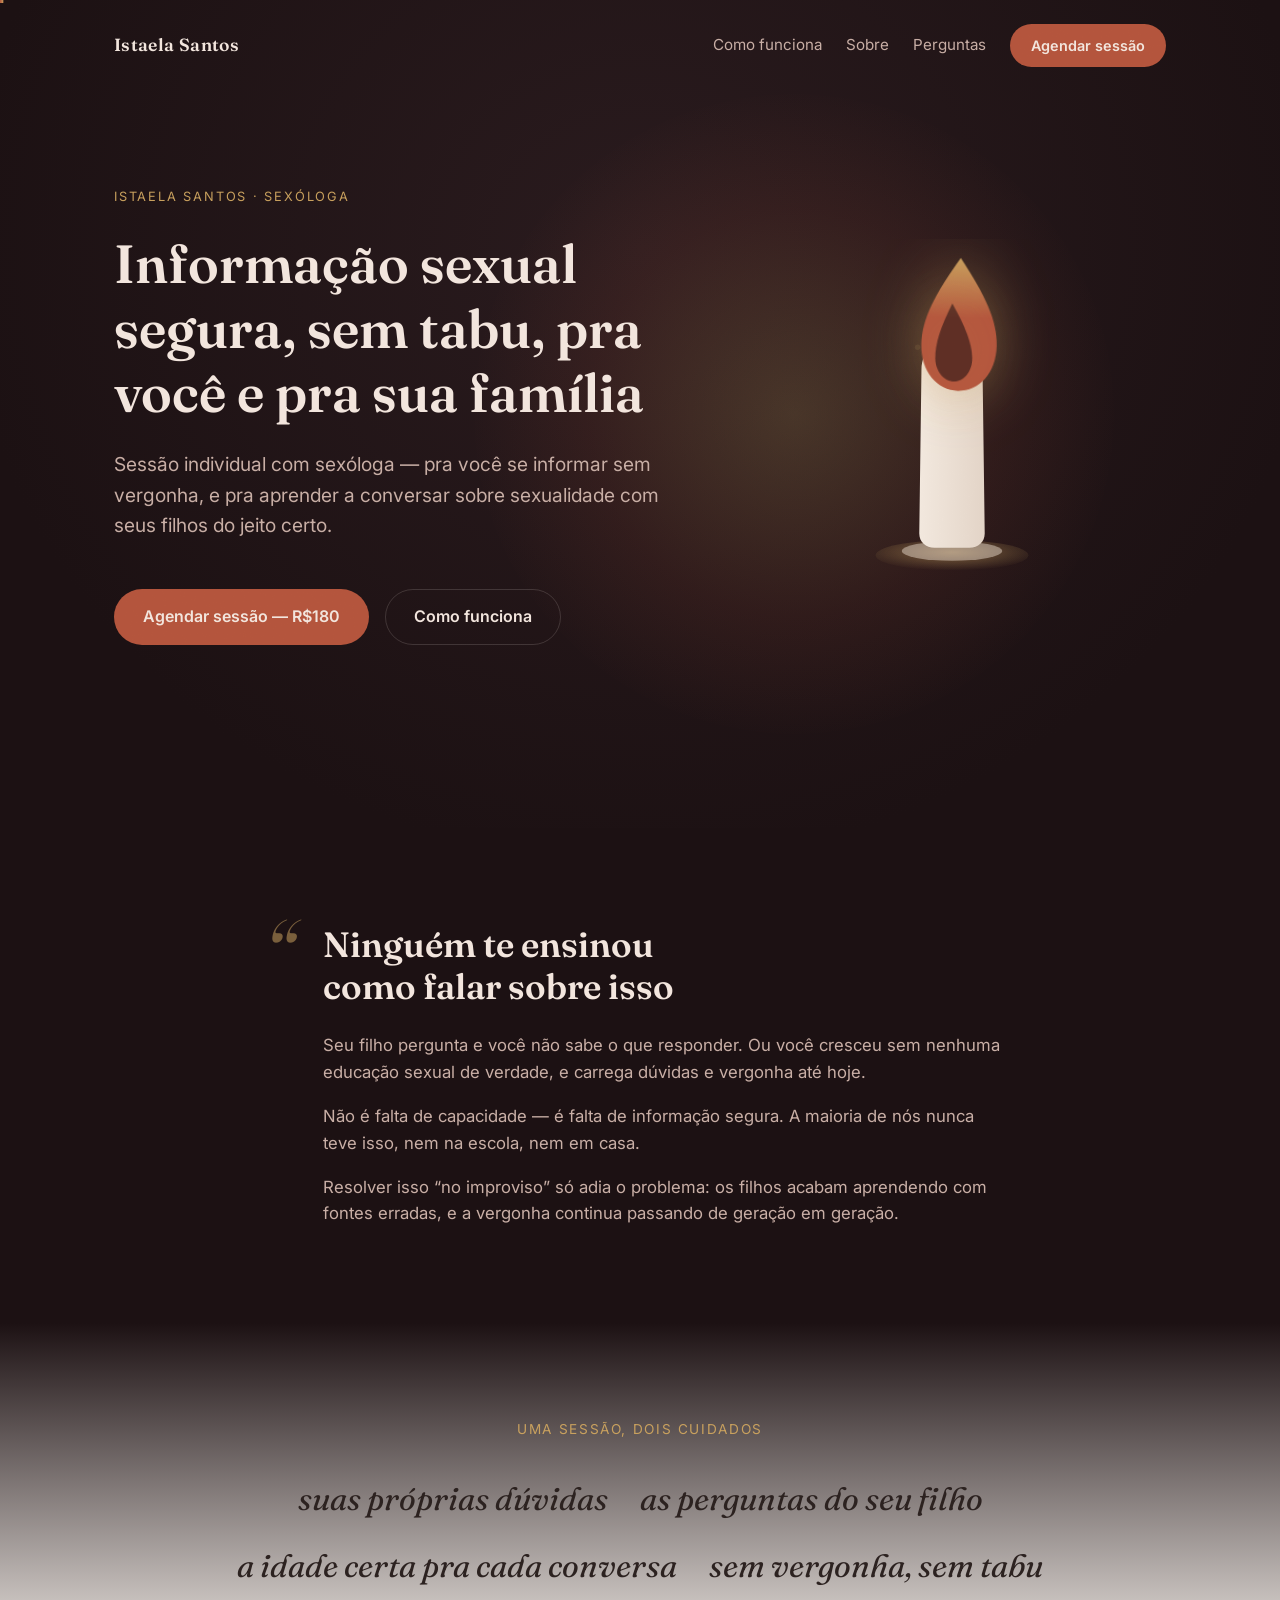
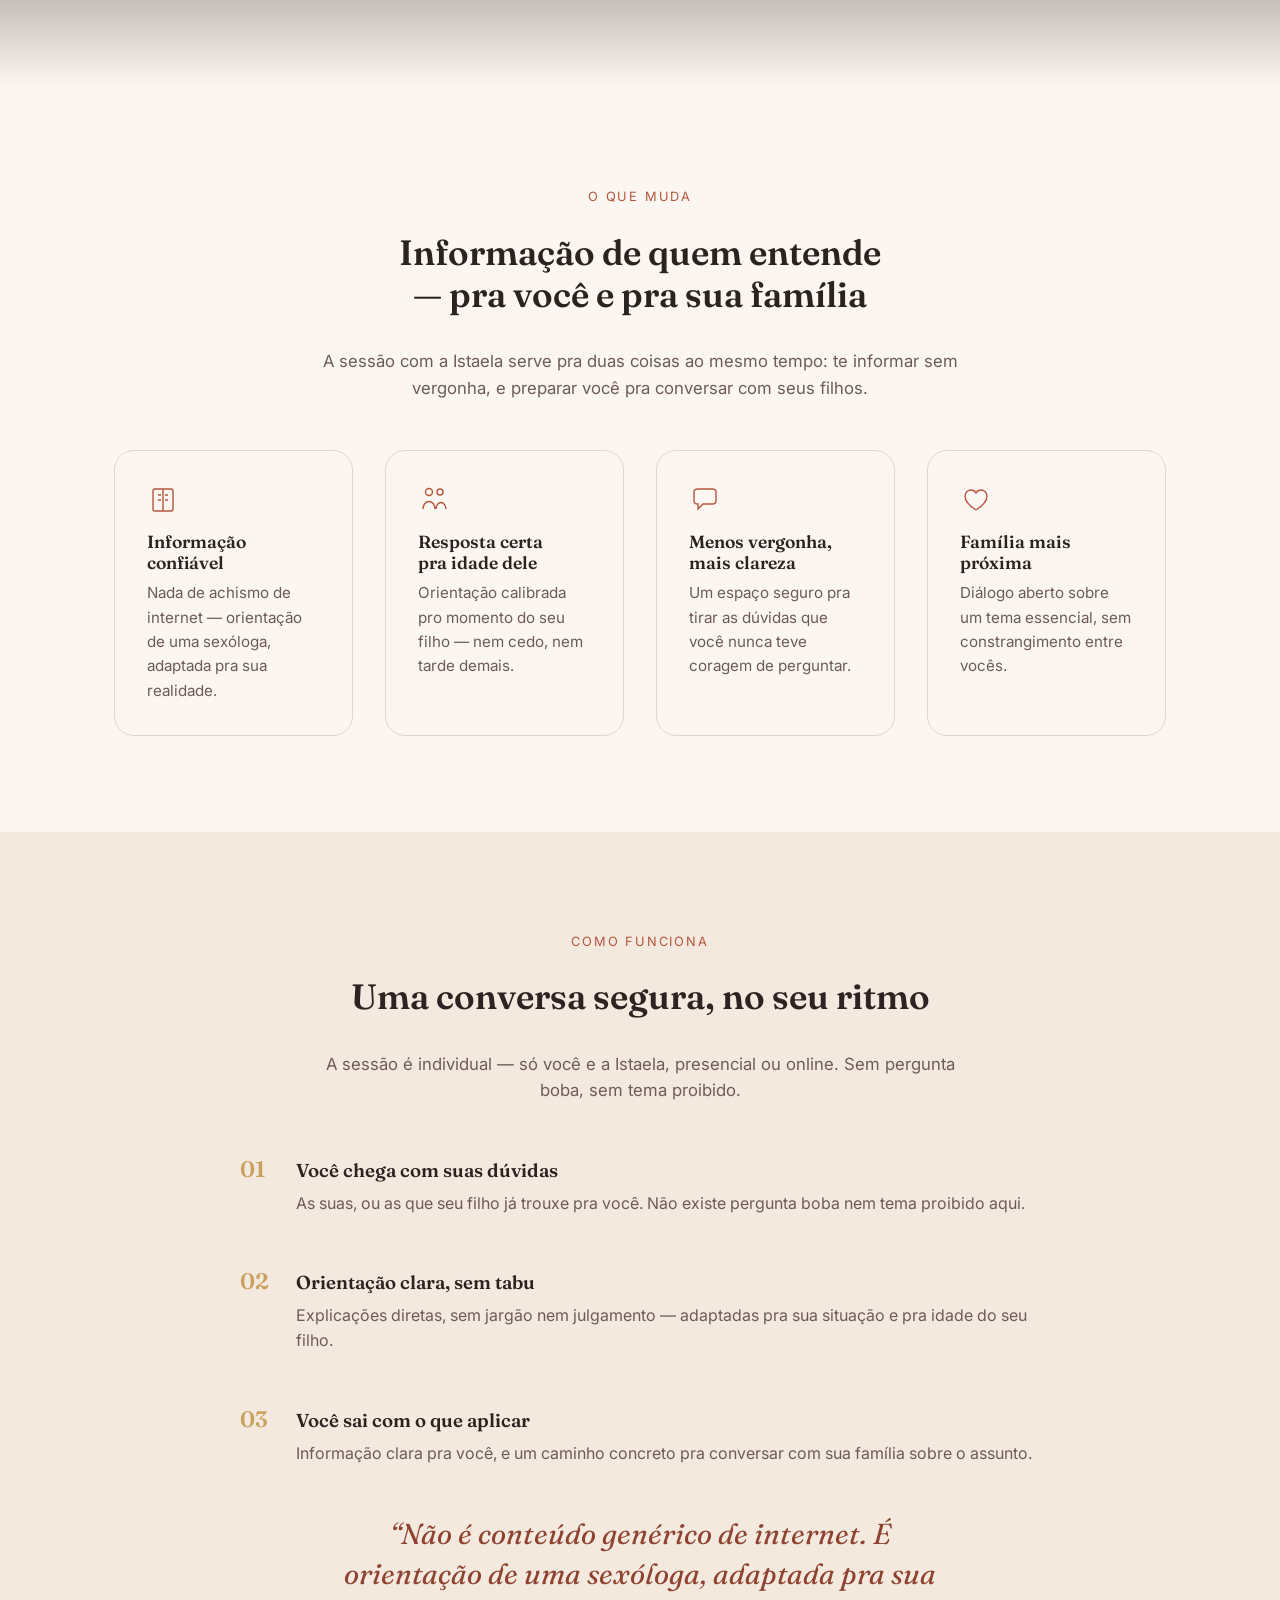
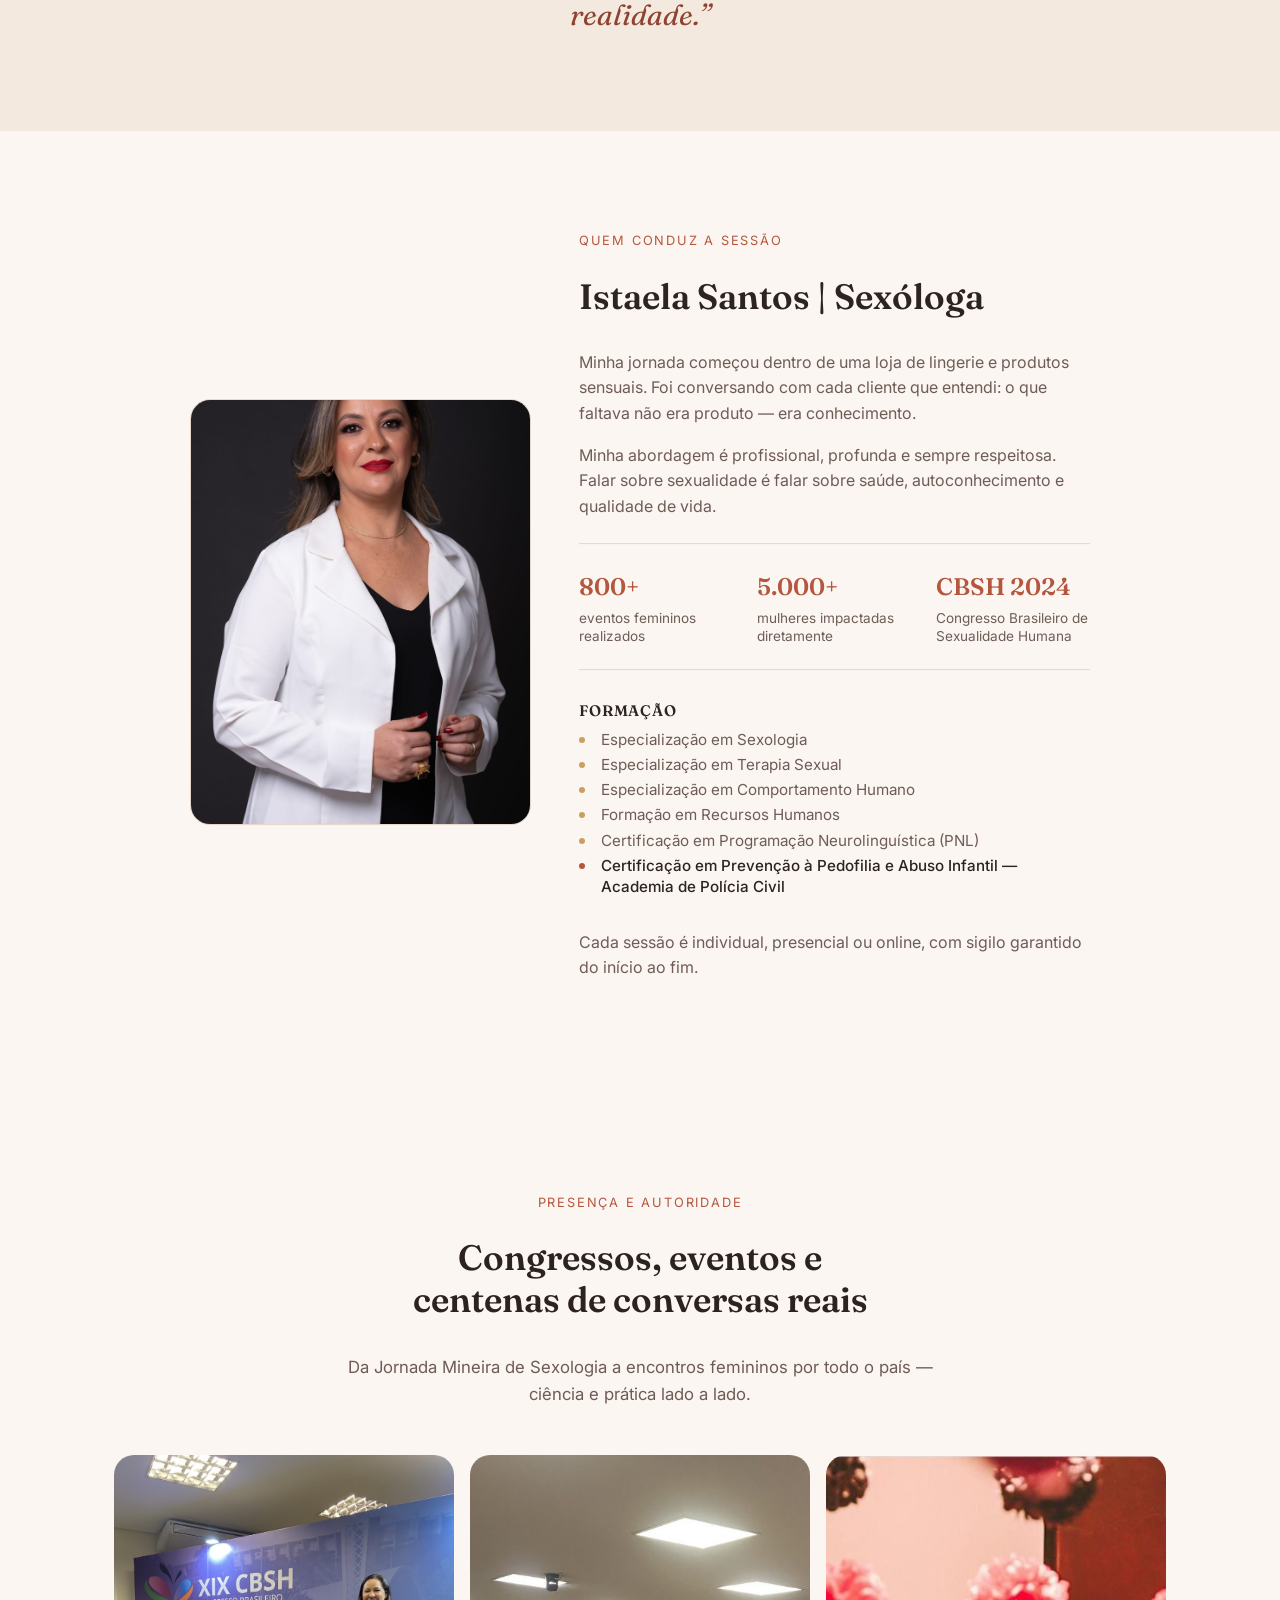
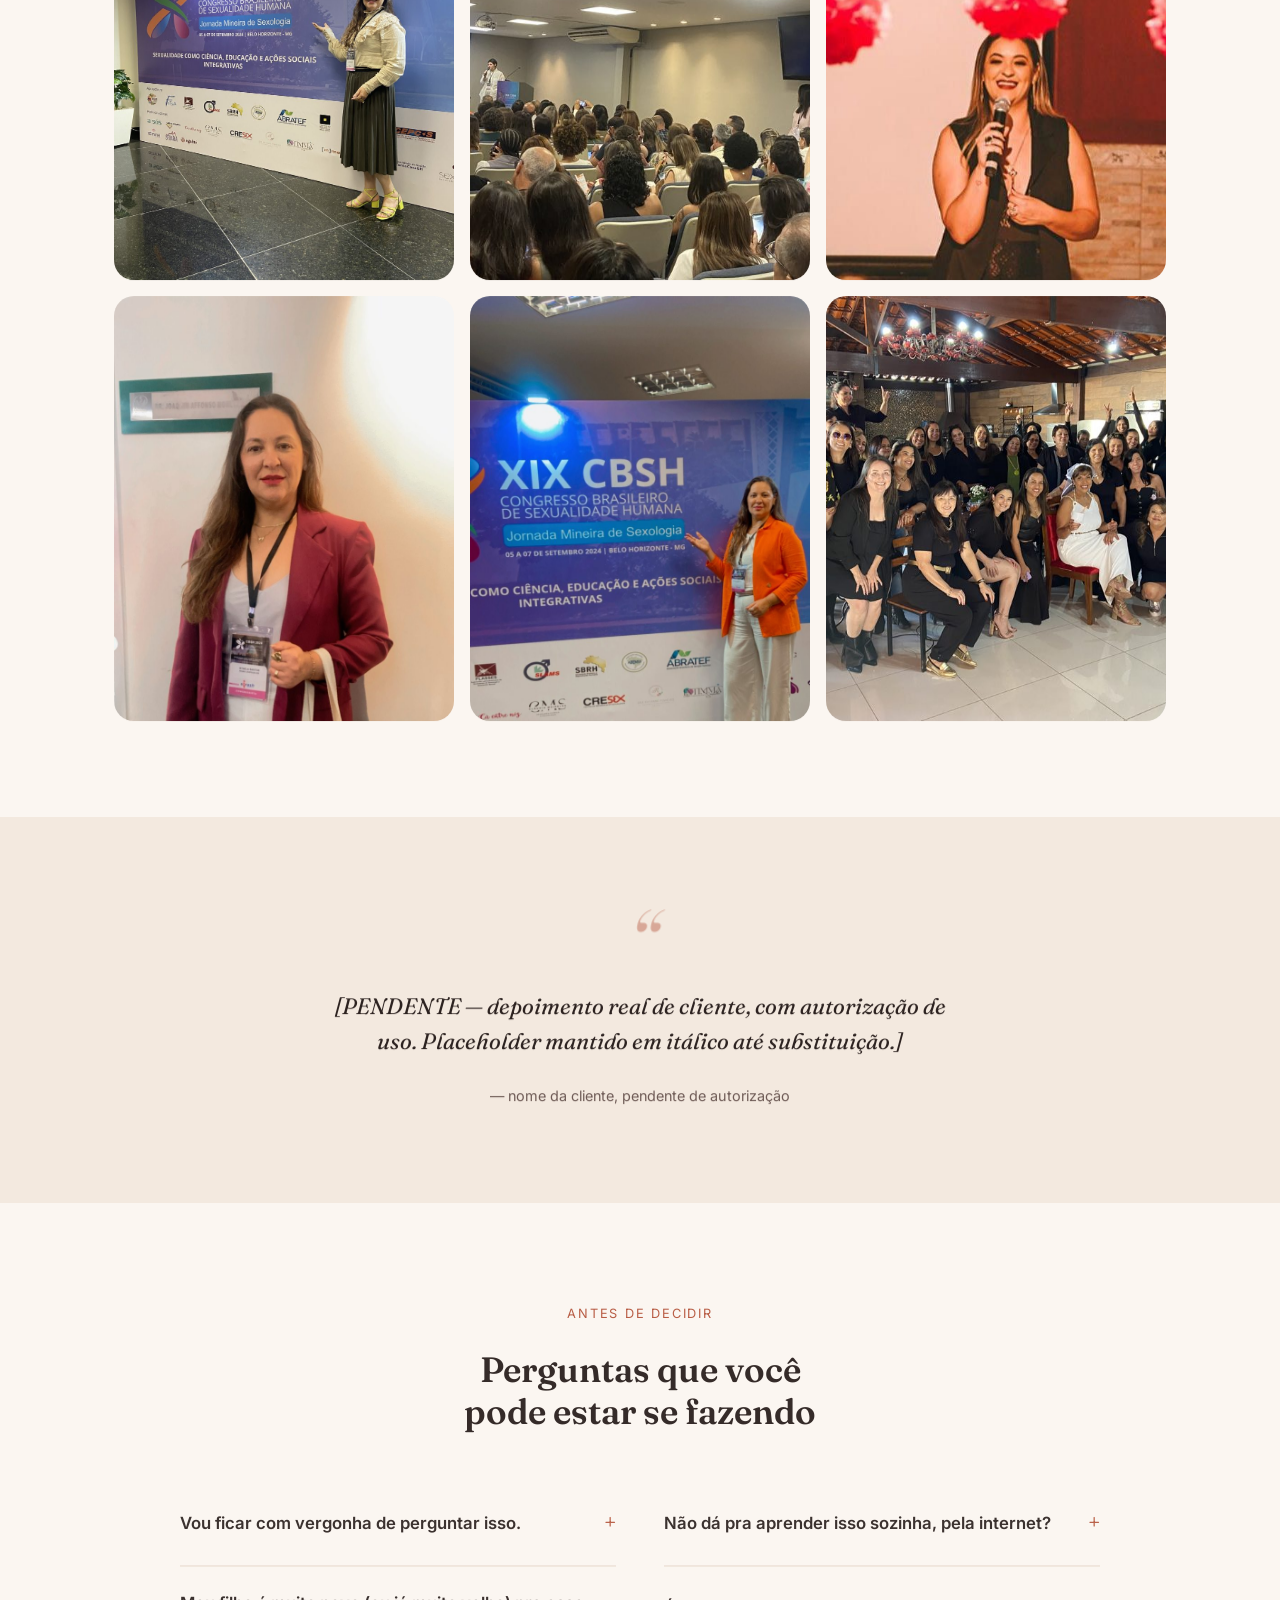
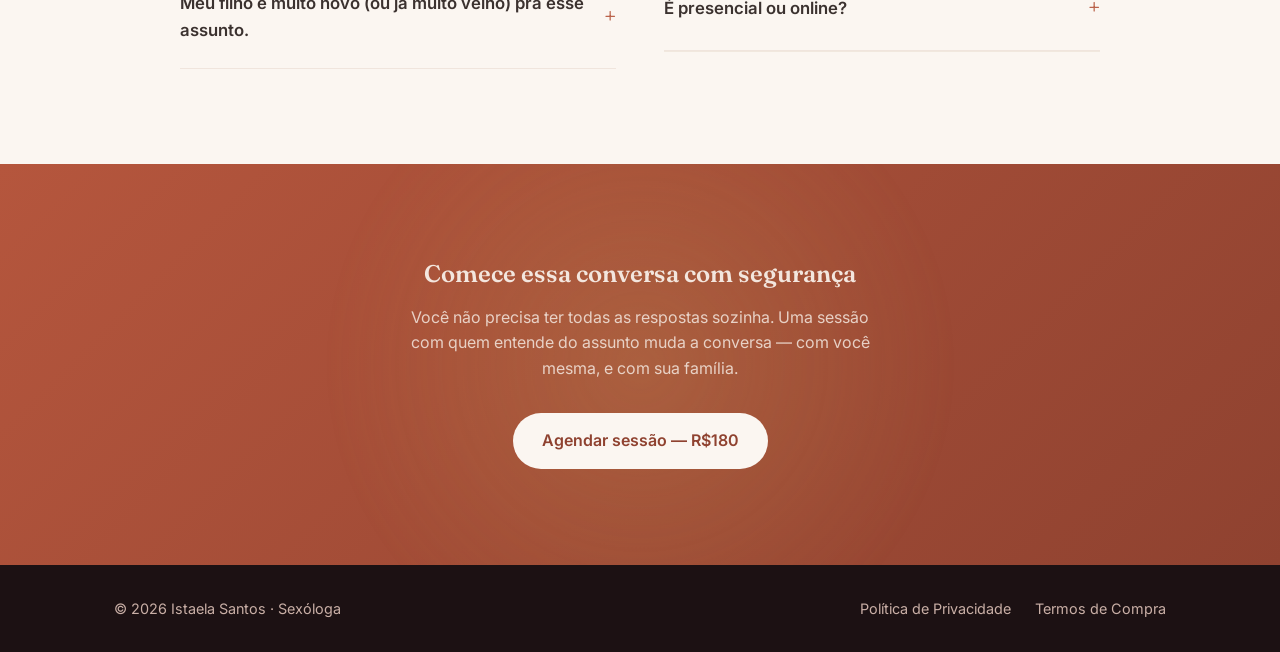
==== index.html @ 1bfbf900 "Adiciona galeria "Presença em congressos e eventos" 12 fotos enviadas, curadoria de 6 pro site: 3 so" ====
<!DOCTYPE html>
<html lang="pt-BR">
<head>
<meta charset="UTF-8">
<meta name="viewport" content="width=device-width, initial-scale=1.0">
<title>Educação Sexual com Sexóloga | Istaela Santos</title>
<meta name="description" content="Sessão individual com sexóloga para informação sexual segura — para você e para aprender a conversar com seus filhos sobre sexualidade.">
<link rel="icon" href="assets/favicon.svg" type="image/svg+xml">
<link rel="preconnect" href="https://fonts.googleapis.com">
<link href="https://fonts.googleapis.com/css2?family=Fraunces:ital,opsz,wght@0,9..144,500;0,9..144,600;1,9..144,500&family=Inter:wght@400;500;600&display=swap" rel="stylesheet">
<link rel="stylesheet" href="assets/styles.css">
<script src="assets/vendor/gsap/gsap.min.js" defer></script>
<script src="assets/vendor/gsap/ScrollTrigger.min.js" defer></script>
</head>
<body>

<svg width="0" height="0" style="position:absolute">
  <filter id="grain">
    <feTurbulence type="fractalNoise" baseFrequency="0.9" numOctaves="2" stitchTiles="stitch" result="noise"/>
    <feColorMatrix in="noise" type="matrix" values="0 0 0 0 0  0 0 0 0 0  0 0 0 0 0  0 0 0 0.035 0"/>
  </filter>
</svg>
<div class="grain-overlay" aria-hidden="true"></div>
<div class="scroll-progress" aria-hidden="true"><div class="scroll-progress-fill"></div></div>

<a class="skip-link" href="#conteudo">Pular para o conteúdo</a>

<header class="site-header" id="siteHeader">
  <div class="container">
    <span class="wordmark">Istaela Santos</span>
    <nav class="main-nav" aria-label="Navegação principal">
      <a href="#como-funciona">Como funciona</a>
      <a href="#sobre">Sobre</a>
      <a href="#perguntas">Perguntas</a>
      <a class="btn btn-primary btn-sm" href="#contato">Agendar sessão</a>
    </nav>
  </div>
</header>

<main id="conteudo">

  <!-- Hero -->
  <section class="hero">
    <div class="container hero-grid">
      <div class="hero-content">
        <span class="eyebrow eyebrow-dusk hero-in hero-in-1">Istaela Santos · Sexóloga</span>
        <h1 class="hero-in hero-in-2">Informação sexual segura, sem tabu, pra você e pra sua família</h1>
        <p class="subhead hero-in hero-in-3">Sessão individual com sexóloga — pra você se informar sem vergonha, e pra aprender a conversar sobre sexualidade com seus filhos do jeito certo.</p>
        <div class="hero-actions hero-in hero-in-4">
          <a class="btn btn-primary" href="#contato">Agendar sessão — R$180</a>
          <a class="btn btn-ghost" href="#como-funciona">Como funciona</a>
        </div>
      </div>
      <div class="hero-art hero-in hero-in-art" aria-hidden="true">
        <svg viewBox="0 0 220 320" class="candle-art">
          <defs>
            <linearGradient id="flameGradient" x1="0" y1="1" x2="0" y2="0">
              <stop offset="0%" stop-color="var(--terracota)"/>
              <stop offset="55%" stop-color="var(--terracota)"/>
              <stop offset="100%" stop-color="var(--dourado)"/>
            </linearGradient>
            <linearGradient id="waxGradient" x1="0" y1="0" x2="1" y2="0">
              <stop offset="0%" stop-color="#F3E9DF"/>
              <stop offset="100%" stop-color="#E4D5C8"/>
            </linearGradient>
            <radialGradient id="plateGradient" cx="50%" cy="40%" r="60%">
              <stop offset="0%" stop-color="var(--dourado)" stop-opacity="0.55"/>
              <stop offset="100%" stop-color="var(--dourado)" stop-opacity="0"/>
            </radialGradient>
          </defs>

          <!-- brasas ambiente (camada 3: fundo) -->
          <circle class="ember ember-1" cx="70" cy="150" r="2.5" fill="var(--dourado)"/>
          <circle class="ember ember-2" cx="150" cy="120" r="2" fill="var(--dourado)"/>
          <circle class="ember ember-3" cx="95" cy="170" r="1.8" fill="var(--terracota)"/>

          <!-- prato/base -->
          <ellipse cx="110" cy="290" rx="70" ry="14" fill="url(#plateGradient)"/>
          <ellipse cx="110" cy="286" rx="46" ry="9" fill="var(--dawn-border)" opacity="0.5"/>

          <!-- vela (camada 2: objeto parado, dá contexto) -->
          <path fill="url(#waxGradient)"
            d="M82,120 C82,110 86,104 90,100 L130,100 C134,104 138,110 138,120 L140,270 C140,278 134,283 126,283 L94,283 C86,283 80,278 80,270 Z"/>
          <ellipse cx="110" cy="100" rx="24" ry="6" fill="#FBF6F1"/>
          <path d="M92,105 C96,112 90,118 96,124" stroke="#E4D5C8" stroke-width="1.5" fill="none" opacity="0.6"/>

          <!-- pavio -->
          <line x1="110" y1="100" x2="110" y2="88" stroke="#4A3A2E" stroke-width="2" stroke-linecap="round"/>

          <!-- chama (camada 1: primária, flicker) -->
          <g class="flame-group">
            <path class="flame-outer" fill="url(#flameGradient)"
              d="M110,26 C86,58 74,80 74,102 C74,126 90,142 110,142 C130,142 146,126 146,102 C146,80 134,58 110,26 Z"/>
            <path class="flame-inner" fill="var(--dusk-bg-deep)" opacity="0.55"
              d="M110,66 C98,86 92,100 92,113 C92,124 100,133 110,133 C120,133 128,124 128,113 C128,100 122,86 110,66 Z"/>
          </g>
        </svg>
      </div>
    </div>
  </section>

  <!-- Dor -->
  <section class="section-dusk">
    <div class="container">
      <div class="dor-layout">
        <span class="glyph-quote" aria-hidden="true">&ldquo;</span>
        <div class="prose">
          <h2>Ninguém te ensinou como falar sobre isso</h2>
          <p>Seu filho pergunta e você não sabe o que responder. Ou você cresceu sem nenhuma educação sexual de verdade, e carrega dúvidas e vergonha até hoje.</p>
          <p>Não é falta de capacidade — é falta de informação segura. A maioria de nós nunca teve isso, nem na escola, nem em casa.</p>
          <p>Resolver isso &ldquo;no improviso&rdquo; só adia o problema: os filhos acabam aprendendo com fontes erradas, e a vergonha continua passando de geração em geração.</p>
        </div>
      </div>
    </div>
  </section>

  <!-- Transição: os dois públicos -->
  <section class="senses-transition">
    <div class="senses-parallax" aria-hidden="true"></div>
    <div class="container">
      <span class="eyebrow">uma sessão, dois cuidados</span>
      <ul class="senses-list" id="sensesList">
        <li>suas próprias dúvidas</li>
        <li>as perguntas do seu filho</li>
        <li>a idade certa pra cada conversa</li>
        <li>sem vergonha, sem tabu</li>
      </ul>
    </div>
  </section>

  <!-- Benefícios -->
  <section class="section-dawn" id="beneficios">
    <div class="container">
      <div class="section-header reveal">
        <span class="eyebrow eyebrow-dawn">o que muda</span>
        <h2>Informação de quem entende — pra você e pra sua família</h2>
        <p class="section-lede">A sessão com a Istaela serve pra duas coisas ao mesmo tempo: te informar sem vergonha, e preparar você pra conversar com seus filhos.</p>
      </div>
      <div class="benefits-grid">
        <div class="benefit-card reveal">
          <svg class="icon" viewBox="0 0 32 32" fill="none" stroke="currentColor" stroke-width="1.4" aria-hidden="true">
            <path d="M6 8c0-1 1-2 2-2h16c1 0 2 1 2 2v18c0 1-1 2-2 2H8c-1 0-2-1-2-2Z"/>
            <path d="M16 6v22M11 12h3M11 17h3M18 12h3M18 17h3"/>
          </svg>
          <h3>Informação confiável</h3>
          <p>Nada de achismo de internet — orientação de uma sexóloga, adaptada pra sua realidade.</p>
        </div>
        <div class="benefit-card reveal">
          <svg class="icon" viewBox="0 0 32 32" fill="none" stroke="currentColor" stroke-width="1.4" aria-hidden="true">
            <circle cx="11" cy="9" r="3.5"/>
            <circle cx="22" cy="9" r="3"/>
            <path d="M5 26c0-4.5 3-7.5 6-7.5s6 3 6 7.5M18 26c0-3.8 2.5-6.5 5-6.5s5 2.7 5 6.5"/>
          </svg>
          <h3>Resposta certa pra idade dele</h3>
          <p>Orientação calibrada pro momento do seu filho — nem cedo, nem tarde demais.</p>
        </div>
        <div class="benefit-card reveal">
          <svg class="icon" viewBox="0 0 32 32" fill="none" stroke="currentColor" stroke-width="1.4" aria-hidden="true">
            <path d="M5 9c0-1.5 1.5-3 4-3h14c2.5 0 4 1.5 4 3v9c0 1.5-1.5 3-4 3H14l-5 5v-5H9c-2.5 0-4-1.5-4-3Z"/>
          </svg>
          <h3>Menos vergonha, mais clareza</h3>
          <p>Um espaço seguro pra tirar as dúvidas que você nunca teve coragem de perguntar.</p>
        </div>
        <div class="benefit-card reveal">
          <svg class="icon" viewBox="0 0 32 32" fill="none" stroke="currentColor" stroke-width="1.4" aria-hidden="true">
            <path d="M16 27c-5-3.2-11-7.5-11-14 0-3.5 2.8-6 6-6 2.2 0 4 1.2 5 3 1-1.8 2.8-3 5-3 3.2 0 6 2.5 6 6 0 6.5-6 10.8-11 14Z"/>
          </svg>
          <h3>Família mais próxima</h3>
          <p>Diálogo aberto sobre um tema essencial, sem constrangimento entre vocês.</p>
        </div>
      </div>
    </div>
  </section>

  <!-- Como funciona -->
  <section class="section-dawn surface" id="como-funciona">
    <div class="container">
      <div class="section-header reveal">
        <span class="eyebrow eyebrow-dawn">como funciona</span>
        <h2>Uma conversa segura, no seu ritmo</h2>
        <p class="section-lede">A sessão é individual — só você e a Istaela, presencial ou online. Sem pergunta boba, sem tema proibido.</p>
      </div>

      <div class="process-steps-wrap">
      <div class="process-line" aria-hidden="true"><div class="process-line-fill"></div></div>
      <ol class="process-steps">
        <li class="process-step reveal">
          <span class="step-num">01</span>
          <div>
            <h3>Você chega com suas dúvidas</h3>
            <p>As suas, ou as que seu filho já trouxe pra você. Não existe pergunta boba nem tema proibido aqui.</p>
          </div>
        </li>
        <li class="process-step reveal">
          <span class="step-num">02</span>
          <div>
            <h3>Orientação clara, sem tabu</h3>
            <p>Explicações diretas, sem jargão nem julgamento — adaptadas pra sua situação e pra idade do seu filho.</p>
          </div>
        </li>
        <li class="process-step reveal">
          <span class="step-num">03</span>
          <div>
            <h3>Você sai com o que aplicar</h3>
            <p>Informação clara pra você, e um caminho concreto pra conversar com sua família sobre o assunto.</p>
          </div>
        </li>
      </ol>
      </div>

      <p class="pull-quote reveal">&ldquo;Não é conteúdo genérico de internet. É orientação de uma sexóloga, adaptada pra sua realidade.&rdquo;</p>
    </div>
  </section>

  <!-- Sobre -->
  <section class="section-dawn" id="sobre">
    <div class="container">
      <div class="sobre-layout reveal">
        <div class="sobre-photo">
          <img src="assets/img/istaela-sobre.jpg" width="900" height="1125" alt="Retrato de Istaela Santos, sexóloga" loading="lazy">
        </div>
        <div class="sobre-copy">
          <span class="eyebrow eyebrow-dawn">quem conduz a sessão</span>
          <h2>Istaela Santos | Sexóloga</h2>
          <p>Minha jornada começou dentro de uma loja de lingerie e produtos sensuais. Foi conversando com cada cliente que entendi: o que faltava não era produto — era conhecimento.</p>
          <p>Minha abordagem é profissional, profunda e sempre respeitosa. Falar sobre sexualidade é falar sobre saúde, autoconhecimento e qualidade de vida.</p>

          <dl class="sobre-stats">
            <div><dt>800+</dt><dd>eventos femininos realizados</dd></div>
            <div><dt>5.000+</dt><dd>mulheres impactadas diretamente</dd></div>
            <div><dt>CBSH 2024</dt><dd>Congresso Brasileiro de Sexualidade Humana</dd></div>
          </dl>

          <h3 class="sobre-formacao-titulo">Formação</h3>
          <ul class="sobre-formacao">
            <li>Especialização em Sexologia</li>
            <li>Especialização em Terapia Sexual</li>
            <li>Especialização em Comportamento Humano</li>
            <li>Formação em Recursos Humanos</li>
            <li>Certificação em Programação Neurolinguística (PNL)</li>
            <li class="destaque">Certificação em Prevenção à Pedofilia e Abuso Infantil — Academia de Polícia Civil</li>
          </ul>

          <p>Cada sessão é individual, presencial ou online, com sigilo garantido do início ao fim.</p>
        </div>
      </div>
    </div>
  </section>

  <!-- Presença em congressos e eventos -->
  <section class="section-dawn" id="eventos">
    <div class="container">
      <div class="section-header reveal">
        <span class="eyebrow eyebrow-dawn">presença e autoridade</span>
        <h2>Congressos, eventos e centenas de conversas reais</h2>
        <p class="section-lede">Da Jornada Mineira de Sexologia a encontros femininos por todo o país — ciência e prática lado a lado.</p>
      </div>
      <div class="eventos-grid reveal">
        <figure class="eventos-item eventos-item-tall">
          <img src="assets/img/eventos/cbsh-1.jpg" width="900" height="1125" alt="Istaela Santos no XIX CBSH — Congresso Brasileiro de Sexualidade Humana, Belo Horizonte 2024" loading="lazy">
          <figcaption>XIX CBSH — Congresso Brasileiro de Sexualidade Humana</figcaption>
        </figure>
        <figure class="eventos-item">
          <img src="assets/img/eventos/auditorio.jpg" width="900" height="600" alt="Plenária lotada no XIX CBSH 2024" loading="lazy">
          <figcaption>Plenária do CBSH 2024, Belo Horizonte</figcaption>
        </figure>
        <figure class="eventos-item">
          <img src="assets/img/eventos/palestra.jpg" width="813" height="542" alt="Istaela Santos palestrando em evento feminino" loading="lazy">
          <figcaption>Palestra em evento feminino</figcaption>
        </figure>
        <figure class="eventos-item eventos-item-tall">
          <img src="assets/img/eventos/cbsh-2.jpg" width="750" height="937" alt="Istaela Santos no XIX CBSH, com o material do congresso" loading="lazy">
          <figcaption>XIX CBSH 2024</figcaption>
        </figure>
        <figure class="eventos-item eventos-item-tall">
          <img src="assets/img/eventos/cbsh-3.jpg" width="750" height="937" alt="Istaela Santos no XIX CBSH — Jornada Mineira de Sexologia" loading="lazy">
          <figcaption>Jornada Mineira de Sexologia</figcaption>
        </figure>
        <figure class="eventos-item">
          <img src="assets/img/eventos/grupo.jpg" width="900" height="600" alt="Encontro feminino com dezenas de participantes" loading="lazy">
          <figcaption>Um dos 800+ eventos femininos realizados</figcaption>
        </figure>
      </div>
    </div>
  </section>

  <!-- Depoimento -->
  <section class="section-dawn surface">
    <div class="container">
      <blockquote class="testimonial reveal">
        <span class="glyph-quote glyph-quote-dawn" aria-hidden="true">&ldquo;</span>
        <p><em>[PENDENTE — depoimento real de cliente, com autorização de uso. Placeholder mantido em itálico até substituição.]</em></p>
        <footer>— nome da cliente, pendente de autorização</footer>
      </blockquote>
    </div>
  </section>

  <!-- Objeções -->
  <section class="section-dawn" id="perguntas">
    <div class="container">
      <div class="section-header reveal">
        <span class="eyebrow eyebrow-dawn">antes de decidir</span>
        <h2>Perguntas que você pode estar se fazendo</h2>
      </div>
      <div class="faq-grid reveal">
        <div class="faq-col">
          <details class="faq-item">
            <summary>Vou ficar com vergonha de perguntar isso.</summary>
            <div class="faq-answer"><p>O espaço é seguro e sem julgamento — lidar com isso é literalmente o trabalho de uma sexóloga.</p></div>
          </details>
          <details class="faq-item">
            <summary>Meu filho é muito novo (ou já muito velho) pra esse assunto.</summary>
            <div class="faq-answer"><p>A orientação é adaptada pra idade certa — a sessão ajuda a calibrar exatamente isso.</p></div>
          </details>
        </div>
        <div class="faq-col">
          <details class="faq-item">
            <summary>Não dá pra aprender isso sozinha, pela internet?</summary>
            <div class="faq-answer"><p>Dá pra achar informação solta, mas não confiável nem personalizada pra sua situação. A sessão resolve isso com uma profissional de verdade.</p></div>
          </details>
          <details class="faq-item">
            <summary>É presencial ou online?</summary>
            <div class="faq-answer"><p>Os dois — você escolhe o formato que fizer mais sentido pra você.</p></div>
          </details>
        </div>
      </div>
    </div>
  </section>

  <!-- CTA final -->
  <section class="final-cta" id="contato">
    <div class="final-cta-glow" aria-hidden="true"></div>
    <div class="container">
      <h2>Comece essa conversa com segurança</h2>
      <p>Você não precisa ter todas as respostas sozinha. Uma sessão com quem entende do assunto muda a conversa — com você mesma, e com sua família.</p>
      <a class="btn btn-primary" href="https://wa.me/SEUNUMERO" target="_blank" rel="noopener">Agendar sessão — R$180</a>
    </div>
  </section>

</main>

<footer class="site-footer">
  <div class="container">
    <span>© 2026 Istaela Santos · Sexóloga</span>
    <ul class="footer-links">
      <li><a href="politica-de-privacidade/">Política de Privacidade</a></li>
      <li><a href="termos-de-compra/">Termos de Compra</a></li>
    </ul>
  </div>
</footer>

<a class="btn btn-primary sticky-cta" href="#contato">Agendar sessão</a>

<script src="assets/main.js" defer></script>
</body>
</html>
---- assets/styles.css ----
/* Reconexão e Sexualidade — landing page styles */

:root {
  /* Dusk (hero / dor) */
  --dusk-bg: #2A1B1E;
  --dusk-bg-deep: #1C1113;
  --dusk-text: #F3E6DE;
  --dusk-text-muted: #C9AFA6;
  --dusk-line: rgba(243, 230, 222, 0.16);

  /* Dawn (transformação / resto da página) */
  --dawn-bg: #FBF6F1;
  --dawn-surface: #F3E9DF;
  --dawn-text: #2C2220;
  --dawn-text-muted: #6E5B56;
  --dawn-border: #E4D5C8;

  /* Acentos compartilhados */
  --terracota: #B5563D;
  --terracota-deep: #8F4230;
  --dourado: #C9A15E;

  --font-display: 'Fraunces', Georgia, serif;
  --font-body: 'Inter', system-ui, -apple-system, sans-serif;

  --measure: 62ch;
  --radius-pill: 999px;
  --radius-card: 20px;

  --space-xs: 4px;
  --space-sm: 8px;
  --space-md: 16px;
  --space-lg: 24px;
  --space-xl: 32px;
  --space-2xl: 48px;
  --space-3xl: 96px;
}

* { box-sizing: border-box; }

html { scroll-behavior: smooth; color-scheme: light; }

/* Grão de textura global — reforça sensorialidade tátil, evita flat AI-slop */
.grain-overlay {
  position: fixed;
  inset: 0;
  z-index: 999;
  pointer-events: none;
  filter: url(#grain);
  opacity: 0.5;
  mix-blend-mode: overlay;
}
@media (prefers-reduced-motion: reduce), (max-width: 480px) {
  .grain-overlay { opacity: 0.3; }
}

/* Barra de progresso de leitura — funcional, mostra quanto falta da página */
.scroll-progress {
  position: fixed;
  top: 0;
  left: 0;
  right: 0;
  height: 3px;
  z-index: 1000;
  background: transparent;
  pointer-events: none;
}
.scroll-progress-fill {
  height: 100%;
  width: 100%;
  background: linear-gradient(90deg, var(--terracota), var(--dourado));
  transform: scaleX(0);
  transform-origin: left;
}

body {
  margin: 0;
  font-family: var(--font-body);
  color: var(--dawn-text);
  background: var(--dawn-bg);
  line-height: 1.6;
  -webkit-font-smoothing: antialiased;
}

h1, h2, h3, .display {
  font-family: var(--font-display);
  font-weight: 600;
  line-height: 1.2;
  margin: 0;
  text-wrap: balance;
}

p { margin: 0 0 1em; }
p:last-child { margin-bottom: 0; }

a { color: inherit; }

img, svg { max-width: 100%; display: block; }

.container {
  max-width: 1100px;
  margin: 0 auto;
  padding: 0 var(--space-lg);
}

.prose {
  max-width: var(--measure);
}

.skip-link {
  position: absolute;
  left: -9999px;
  top: 0;
  z-index: 100;
  background: var(--dawn-bg);
  color: var(--dawn-text);
  padding: var(--space-sm) var(--space-md);
  border-radius: 0 0 8px 0;
}
.skip-link:focus {
  left: 0;
}

/* Focus visibility */
a:focus-visible,
button:focus-visible {
  outline: 2px solid var(--dourado);
  outline-offset: 3px;
  border-radius: 4px;
}

/* ---------- Botões ---------- */
.btn {
  display: inline-flex;
  align-items: center;
  gap: var(--space-sm);
  padding: 14px 28px;
  border-radius: var(--radius-pill);
  font-family: var(--font-body);
  font-weight: 600;
  font-size: 1rem;
  text-decoration: none;
  border: 1.5px solid transparent;
  cursor: pointer;
  touch-action: manipulation;
  transition: transform 0.15s ease, background-color 0.2s ease, border-color 0.2s ease;
}
.btn:hover { transform: translateY(-1px); }

.btn-primary {
  background: var(--terracota);
  color: var(--dusk-text);
}
.btn-primary:hover { background: var(--terracota-deep); }

.btn-ghost {
  background: transparent;
  border-color: var(--dusk-line);
  color: var(--dusk-text);
}
.btn-ghost:hover { border-color: var(--dourado); }

/* ---------- Header ---------- */
.site-header {
  position: fixed;
  top: 0;
  left: 0;
  right: 0;
  z-index: 50;
  padding: var(--space-lg) 0;
  background: transparent;
  box-shadow: none;
  transition: padding 0.3s ease, background-color 0.3s ease, box-shadow 0.3s ease;
}
.site-header.is-scrolled {
  padding: var(--space-sm) 0;
  background: rgba(28, 17, 19, 0.85);
  backdrop-filter: blur(10px);
  -webkit-backdrop-filter: blur(10px);
  box-shadow: 0 4px 24px rgba(0, 0, 0, 0.25);
}
#como-funciona, #sobre, #perguntas, #contato, #beneficios {
  scroll-margin-top: 88px;
}
.site-header .container {
  display: flex;
  align-items: center;
  justify-content: space-between;
}
.wordmark {
  font-family: var(--font-display);
  font-weight: 600;
  font-size: 1.1rem;
  color: var(--dusk-text);
  letter-spacing: 0.02em;
}
.main-nav {
  display: flex;
  align-items: center;
  gap: var(--space-lg);
}
.main-nav a:not(.btn) {
  color: var(--dusk-text-muted);
  text-decoration: none;
  font-size: 0.95rem;
}
.main-nav a:not(.btn):hover { color: var(--dusk-text); }
.btn-sm { padding: 9px 20px; font-size: 0.9rem; }
@media (max-width: 640px) {
  .main-nav a:not(.btn) { display: none; }
}

/* ---------- Hero (dusk) ---------- */
.hero {
  position: relative;
  background: radial-gradient(ellipse at 50% 30%, var(--dusk-bg) 0%, var(--dusk-bg-deep) 75%);
  color: var(--dusk-text);
  min-height: 92vh;
  display: flex;
  align-items: center;
  overflow: hidden;
  padding: var(--space-3xl) 0;
}

/* Glow ambiente atrás de todo o hero — respiração lenta, assinatura visual */
.hero::before {
  content: '';
  position: absolute;
  top: 50%;
  left: 62%;
  width: 55vw;
  height: 55vw;
  max-width: 640px;
  max-height: 640px;
  transform: translate(-50%, -50%) scale(1);
  background: radial-gradient(circle, rgba(201,161,94,0.22) 0%, rgba(181,86,61,0.1) 45%, transparent 72%);
  border-radius: 50%;
  pointer-events: none;
  animation: breathe 7s ease-in-out infinite;
}
@keyframes breathe {
  0%, 100% { transform: translate(-50%, -50%) scale(1); opacity: 0.85; }
  50% { transform: translate(-50%, -50%) scale(1.08); opacity: 1; }
}
@media (prefers-reduced-motion: reduce) {
  .hero::before { animation: none; }
}

.hero-grid {
  position: relative;
  z-index: 2;
  display: grid;
  grid-template-columns: 1.15fr 0.85fr;
  gap: var(--space-2xl);
  align-items: center;
}
@media (max-width: 900px) {
  .hero-grid { grid-template-columns: 1fr; text-align: center; }
}

.eyebrow {
  display: inline-block;
  font-size: 0.8rem;
  letter-spacing: 0.14em;
  text-transform: uppercase;
  margin-bottom: var(--space-lg);
}
.eyebrow-dusk { color: var(--dourado); }
.eyebrow-dawn { color: var(--terracota); }

.hero-content h1 {
  font-size: clamp(2.1rem, 4.2vw, 3.4rem);
  margin-bottom: var(--space-lg);
}
.hero-content .subhead {
  font-size: clamp(1.05rem, 1.6vw, 1.2rem);
  color: var(--dusk-text-muted);
  max-width: 46ch;
  margin: 0 0 var(--space-2xl);
}
@media (max-width: 900px) {
  .hero-content .subhead { margin-inline: auto; }
}
.hero-actions {
  display: flex;
  gap: var(--space-md);
  flex-wrap: wrap;
}
@media (max-width: 900px) {
  .hero-actions { justify-content: center; }
}

/* Entrada do hero e loop das ondas — animados via GSAP (assets/main.js),
   não CSS. gsap.matchMedia() cuida de prefers-reduced-motion; se o script
   falhar/for bloqueado, elementos ficam visíveis por padrão (sem FOUC-hidden
   permanente). */
.hero-in { will-change: transform, opacity; }

.hero-art { display: flex; justify-content: center; }
.candle-art {
  width: 100%;
  max-width: 240px;
}
.flame-outer, .flame-inner {
  transform-box: fill-box;
  transform-origin: 50% 100%;
  filter: drop-shadow(0 0 28px rgba(201, 161, 94, 0.45));
}
.ember {
  opacity: 0;
  transform-box: fill-box;
  transform-origin: 50% 50%;
}
@media (max-width: 900px) {
  .hero-art { margin-top: var(--space-xl); }
  .candle-art { max-width: 160px; }
}

/* ---------- Seção dor (dusk, continuação) ---------- */
.section-dusk {
  background: var(--dusk-bg-deep);
  color: var(--dusk-text);
  padding: var(--space-3xl) 0;
}
.section-dusk h2 {
  font-size: clamp(1.6rem, 3vw, 2.2rem);
  margin-bottom: var(--space-lg);
  color: var(--dusk-text);
}
.section-dusk .prose {
  color: var(--dusk-text-muted);
  font-size: 1.05rem;
}

.dor-layout {
  display: grid;
  grid-template-columns: auto 1fr;
  gap: var(--space-xl);
  max-width: 760px;
  margin: 0 auto;
}
@media (max-width: 640px) {
  .dor-layout { grid-template-columns: 1fr; text-align: center; }
}
.glyph-quote {
  font-family: var(--font-display);
  font-style: italic;
  font-size: 6rem;
  line-height: 0.7;
  color: var(--dourado);
  opacity: 0.55;
}
@media (max-width: 640px) {
  .glyph-quote { display: none; }
}

/* ---------- Transição dusk → dawn: sentidos despertando ---------- */
.senses-transition {
  position: relative;
  background: linear-gradient(to bottom, var(--dusk-bg-deep), var(--dawn-bg));
  padding: var(--space-3xl) 0;
  text-align: center;
  overflow: hidden;
}
/* Camada de parallax sutil — reforça a "virada" dusk→dawn ao rolar */
.senses-parallax {
  position: absolute;
  top: -20%;
  left: 0;
  right: 0;
  height: 140%;
  background: radial-gradient(ellipse at 50% 30%, rgba(201, 161, 94, 0.16) 0%, transparent 65%);
  pointer-events: none;
  z-index: -1;
}
.senses-transition .eyebrow {
  display: block;
  font-size: 0.85rem;
  letter-spacing: 0.12em;
  text-transform: uppercase;
  color: var(--dourado);
  margin-bottom: var(--space-xl);
}
.senses-list {
  display: flex;
  flex-wrap: wrap;
  justify-content: center;
  gap: var(--space-md) var(--space-xl);
  list-style: none;
  padding: 0;
  margin: 0;
}
.senses-list li {
  font-family: var(--font-display);
  font-style: italic;
  font-size: clamp(1.3rem, 3vw, 2rem);
  color: var(--dawn-text);
}

/* ---------- Seções claras (dawn) ---------- */
.section-dawn {
  background: var(--dawn-bg);
  padding: var(--space-3xl) 0;
}
.section-dawn.surface { background: var(--dawn-surface); }
.section-dawn h2 {
  font-size: clamp(1.6rem, 3vw, 2.2rem);
  margin-bottom: var(--space-xl);
  color: var(--dawn-text);
}
.section-header {
  max-width: 640px;
  margin: 0 auto var(--space-2xl);
  text-align: center;
}
.section-lede {
  color: var(--dawn-text-muted);
  font-size: 1.05rem;
}

/* Benefícios — grid quieto */
.benefits-grid {
  display: grid;
  grid-template-columns: repeat(auto-fit, minmax(220px, 1fr));
  gap: var(--space-xl);
}
.benefit-card {
  background: var(--dawn-bg);
  border: 1px solid var(--dawn-border);
  border-radius: var(--radius-card);
  padding: var(--space-xl);
  transition: transform 0.25s ease, box-shadow 0.25s ease, border-color 0.25s ease;
}
.benefit-card:hover {
  transform: translateY(-4px);
  border-color: var(--terracota);
  box-shadow: 0 12px 28px rgba(181, 86, 61, 0.14);
}
.benefit-card .icon {
  width: 32px;
  height: 32px;
  margin-bottom: var(--space-md);
  color: var(--terracota);
}
.benefit-card h3 {
  font-size: 1.1rem;
  margin-bottom: var(--space-sm);
}
.benefit-card p {
  color: var(--dawn-text-muted);
  font-size: 0.95rem;
}

/* Processo em 3 movimentos — sequência real, numeração se justifica */
.process-steps-wrap {
  position: relative;
  max-width: 800px;
  margin: 0 auto var(--space-2xl);
}
/* Linha que "desenha" conforme rola — mostra progresso real da jornada */
.process-line {
  position: absolute;
  left: 15px;
  top: 8px;
  bottom: 40px;
  width: 2px;
  background: var(--dawn-border);
  z-index: -1;
}
@media (max-width: 640px) { .process-line { display: none; } }
.process-line-fill {
  width: 100%;
  height: 100%;
  background: linear-gradient(to bottom, var(--dourado), var(--terracota));
  transform: scaleY(0);
  transform-origin: top;
}
.process-steps {
  list-style: none;
  margin: 0;
  padding: 0;
  display: grid;
  gap: var(--space-2xl);
}
.process-step {
  display: grid;
  grid-template-columns: 32px 1fr;
  gap: var(--space-lg);
  align-items: baseline;
  position: relative;
}
.step-num {
  font-family: var(--font-display);
  font-size: 1.4rem;
  color: var(--dourado);
  font-weight: 600;
}
@media (max-width: 640px) {
  .process-step { grid-template-columns: auto 1fr; }
}
.process-step h3 { margin-bottom: var(--space-sm); }
.process-step p { color: var(--dawn-text-muted); }

.pull-quote {
  font-family: var(--font-display);
  font-style: italic;
  font-size: clamp(1.3rem, 2.6vw, 1.8rem);
  color: var(--terracota-deep);
  line-height: 1.4;
  max-width: 640px;
  margin: 0 auto;
  text-align: center;
}

/* Sobre */
.sobre-layout {
  display: grid;
  grid-template-columns: 0.8fr 1.2fr;
  gap: var(--space-2xl);
  align-items: center;
  max-width: 900px;
  margin: 0 auto;
}
@media (max-width: 720px) {
  .sobre-layout { grid-template-columns: 1fr; text-align: center; }
}
.sobre-photo {
  aspect-ratio: 4 / 5;
  background: var(--dawn-surface);
  border: 1px solid var(--dawn-border);
  border-radius: var(--radius-card);
  overflow: hidden;
}
.sobre-photo img {
  width: 100%;
  height: 100%;
  object-fit: cover;
  object-position: top center;
  /* escala extra dá margem pro parallax (main.js) sem revelar borda vazia */
  transform: scale(1.15);
}
.sobre-copy p { color: var(--dawn-text-muted); margin-bottom: var(--space-md); }

/* Números de autoridade */
.sobre-stats {
  display: grid;
  grid-template-columns: repeat(3, 1fr);
  gap: var(--space-lg);
  margin: var(--space-lg) 0 var(--space-xl);
  padding: var(--space-lg) 0;
  border-top: 1px solid var(--dawn-border);
  border-bottom: 1px solid var(--dawn-border);
}
@media (max-width: 520px) {
  .sobre-stats { grid-template-columns: 1fr; gap: var(--space-md); text-align: left; }
}
.sobre-stats dt {
  font-family: var(--font-display);
  font-size: 1.5rem;
  font-weight: 600;
  color: var(--terracota);
  margin: 0;
}
.sobre-stats dd {
  margin: 2px 0 0;
  font-size: 0.85rem;
  color: var(--dawn-text-muted);
  line-height: 1.35;
}

/* Formação / credenciais */
.sobre-formacao-titulo {
  font-size: 0.95rem;
  text-transform: uppercase;
  letter-spacing: 0.06em;
  color: var(--dawn-text);
  margin-bottom: var(--space-sm);
}
.sobre-formacao {
  list-style: none;
  padding: 0;
  margin: 0 0 var(--space-xl);
  display: grid;
  gap: var(--space-xs);
}
.sobre-formacao li {
  position: relative;
  padding-left: 22px;
  color: var(--dawn-text-muted);
  font-size: 0.95rem;
  line-height: 1.4;
}
.sobre-formacao li::before {
  content: '';
  position: absolute;
  left: 0;
  top: 8px;
  width: 6px;
  height: 6px;
  border-radius: 50%;
  background: var(--dourado);
}
.sobre-formacao li.destaque {
  color: var(--dawn-text);
  font-weight: 500;
}
.sobre-formacao li.destaque::before {
  background: var(--terracota);
}

/* Presença em congressos e eventos — mosaico */
.eventos-grid {
  display: grid;
  grid-template-columns: repeat(3, 1fr);
  gap: var(--space-md);
}
.eventos-item {
  position: relative;
  margin: 0;
  border-radius: var(--radius-card);
  overflow: hidden;
  background: var(--dawn-surface);
}
.eventos-item img {
  width: 100%;
  height: 100%;
  object-fit: cover;
  aspect-ratio: 4 / 3;
}
.eventos-item-tall img { aspect-ratio: 4 / 5; }
.eventos-item figcaption {
  position: absolute;
  left: 0;
  right: 0;
  bottom: 0;
  padding: var(--space-md) var(--space-md) var(--space-sm);
  font-size: 0.8rem;
  color: #fff;
  background: linear-gradient(to top, rgba(0,0,0,0.65), transparent);
  opacity: 0;
  transform: translateY(6px);
  transition: opacity 0.25s ease, transform 0.25s ease;
}
.eventos-item:hover figcaption,
.eventos-item:focus-within figcaption {
  opacity: 1;
  transform: translateY(0);
}
@media (max-width: 780px) {
  .eventos-grid { grid-template-columns: repeat(2, 1fr); }
}
@media (max-width: 480px) {
  .eventos-grid { grid-template-columns: 1fr; }
  .eventos-item figcaption { opacity: 1; transform: none; position: static; background: none; color: var(--dawn-text-muted); padding: var(--space-sm) 0 0; }
}

/* Depoimento */
.testimonial {
  max-width: 640px;
  margin: 0 auto;
  text-align: center;
  padding: 0;
}
.glyph-quote-dawn {
  color: var(--terracota);
  opacity: 0.5;
  display: block;
  margin-bottom: var(--space-sm);
}
.testimonial p {
  font-family: var(--font-display);
  font-style: italic;
  font-size: clamp(1.15rem, 2.2vw, 1.4rem);
  color: var(--dawn-text);
}
.testimonial footer {
  margin-top: var(--space-lg);
  font-family: var(--font-body);
  font-style: normal;
  font-size: 0.9rem;
  color: var(--dawn-text-muted);
}

/* FAQ — duas colunas independentes (flex), cada uma empilha sozinha.
   Grid de 2 colunas faria a LINHA inteira crescer quando um item abre,
   empurrando o item vizinho mesmo fechado — por isso flex, não grid. */
.faq-grid {
  display: flex;
  gap: 0 var(--space-2xl);
  max-width: 920px;
  margin: 0 auto;
  align-items: flex-start;
}
.faq-col {
  flex: 1;
  min-width: 0;
  display: flex;
  flex-direction: column;
}
@media (max-width: 720px) {
  .faq-grid { flex-direction: column; gap: 0; }
}

/* Objeções — accordion simples */
.faq-list { max-width: var(--measure); margin: 0 auto; }
.faq-item {
  border-bottom: 1px solid var(--dawn-border);
}
.faq-item summary {
  cursor: pointer;
  list-style: none;
  padding: var(--space-lg) 0;
  font-weight: 600;
  font-size: 1.05rem;
  display: flex;
  justify-content: space-between;
  align-items: center;
  gap: var(--space-md);
}
.faq-item summary::-webkit-details-marker { display: none; }
.faq-item summary::after {
  content: '+';
  font-family: var(--font-display);
  font-size: 1.4rem;
  color: var(--terracota);
  flex-shrink: 0;
  transition: transform 0.2s ease;
}
.faq-item[open] summary::after { transform: rotate(45deg); }

/* Resposta em wrapper próprio pra animar altura suave via GSAP (main.js)
   em vez do corte instantâneo do <details> nativo. [open] é fallback
   se o JS não carregar. */
.faq-answer {
  overflow: hidden;
  height: 0;
}
.faq-item[open] .faq-answer { height: auto; }
.faq-answer p {
  padding-bottom: var(--space-lg);
  color: var(--dawn-text-muted);
  max-width: 58ch;
  margin: 0;
}

/* CTA final */
.final-cta {
  position: relative;
  background: linear-gradient(135deg, var(--terracota) 0%, var(--terracota-deep) 100%);
  color: var(--dusk-text);
  text-align: center;
  padding: var(--space-3xl) 0;
  overflow: hidden;
}
/* Glow que "respira" bem devagar — ecoa a vela do hero, fecha o ciclo visual */
.final-cta-glow {
  position: absolute;
  top: 50%;
  left: 50%;
  width: 60vw;
  height: 60vw;
  max-width: 600px;
  max-height: 600px;
  transform: translate(-50%, -50%);
  background: radial-gradient(circle, rgba(201, 161, 94, 0.35) 0%, transparent 70%);
  pointer-events: none;
  z-index: 0;
}
.final-cta .container {
  position: relative;
  z-index: 1;
}
.final-cta h2 { color: var(--dusk-text); margin-bottom: var(--space-md); }
.final-cta p {
  color: rgba(243,230,222,0.85);
  max-width: 46ch;
  margin: 0 auto var(--space-xl);
}
.final-cta .btn-primary {
  background: var(--dawn-bg);
  color: var(--terracota-deep);
}
.final-cta .btn-primary:hover { background: #fff; }

/* Footer */
.site-footer {
  background: var(--dusk-bg-deep);
  color: var(--dusk-text-muted);
  padding: var(--space-xl) 0;
  font-size: 0.9rem;
}
.site-footer .container {
  display: flex;
  flex-wrap: wrap;
  justify-content: space-between;
  gap: var(--space-md);
}
.footer-links {
  display: flex;
  gap: var(--space-lg);
  list-style: none;
  padding: 0;
  margin: 0;
}
.footer-links a { text-decoration: none; }
.footer-links a:hover { color: var(--dourado); }

/* Sticky CTA mobile */
.sticky-cta {
  position: fixed;
  bottom: var(--space-md);
  left: 50%;
  transform: translateX(-50%);
  z-index: 20;
  display: none;
}
@media (max-width: 640px) {
  .sticky-cta { display: block; }
}

/* .reveal — animado via GSAP ScrollTrigger.batch (assets/main.js).
   Sem estado oculto em CSS: se o script falhar, conteúdo fica visível. */

@media (prefers-reduced-motion: reduce) {
  html { scroll-behavior: auto; }
}
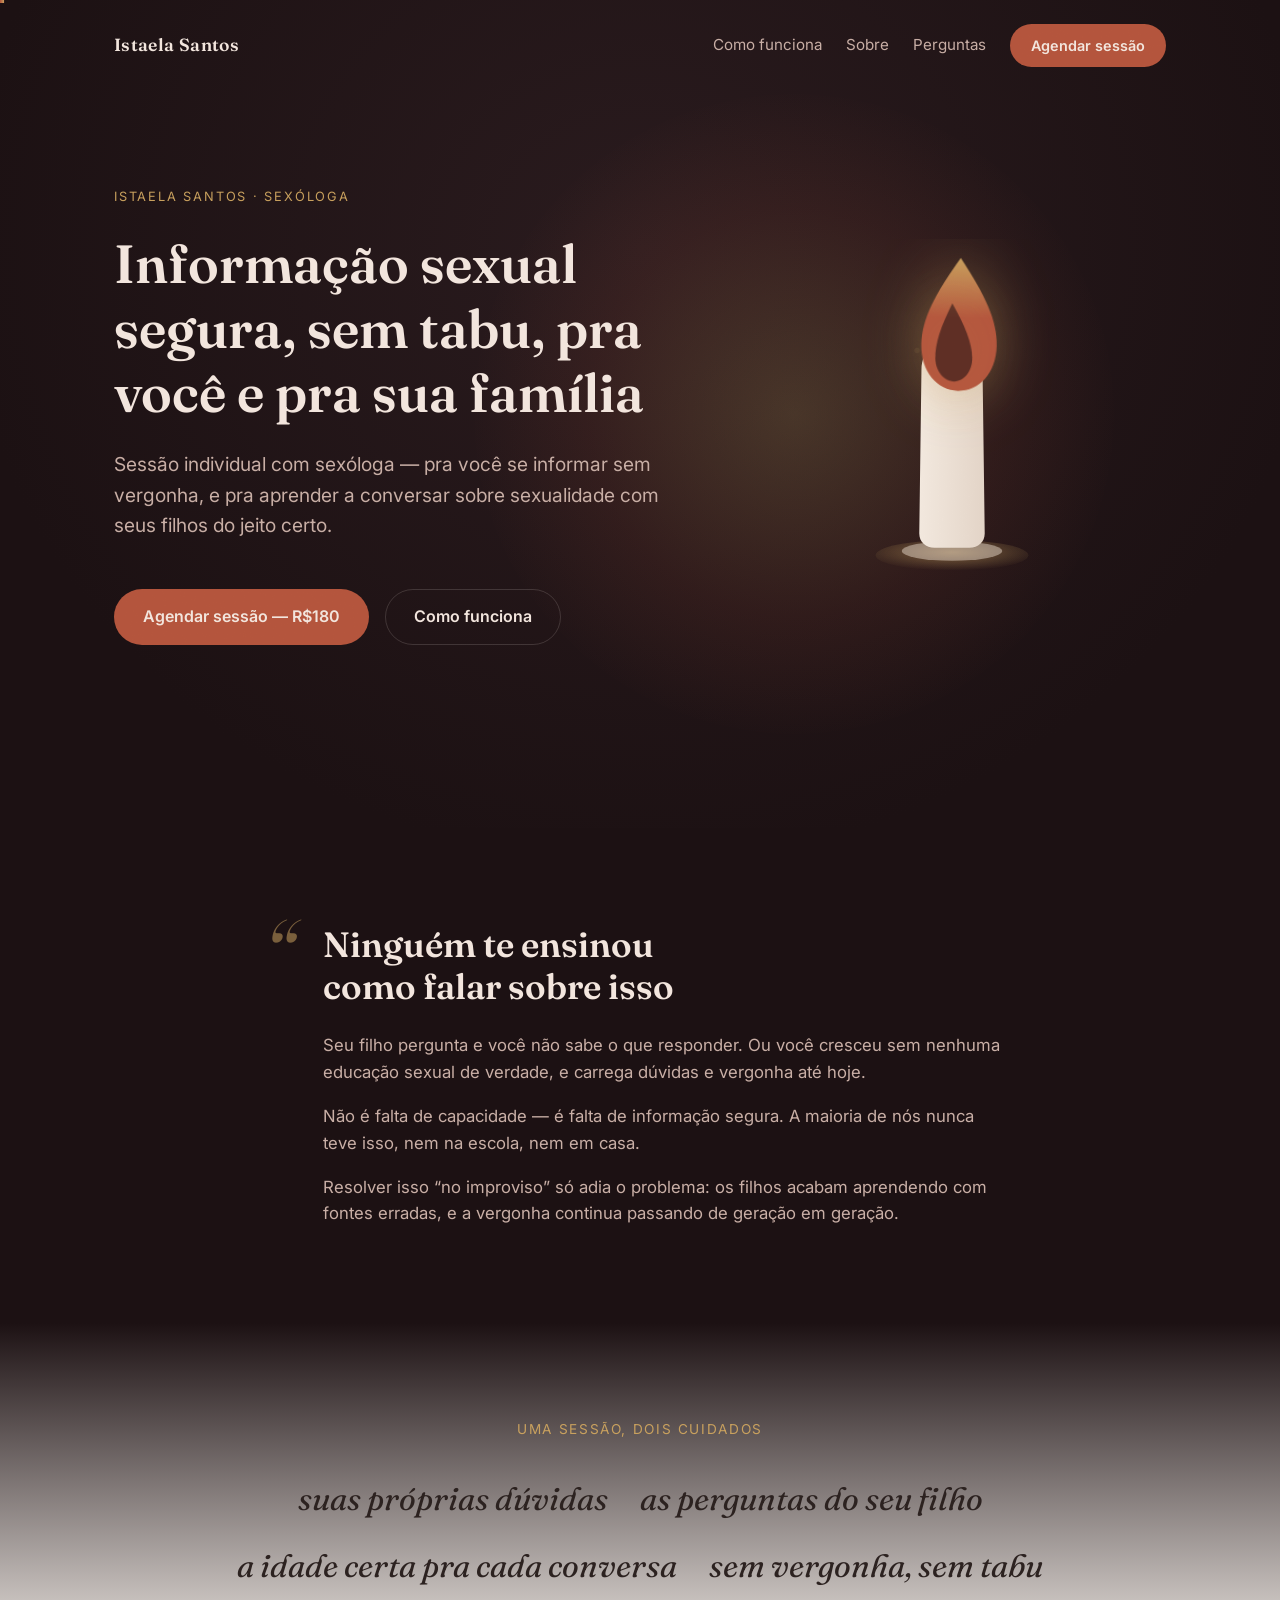
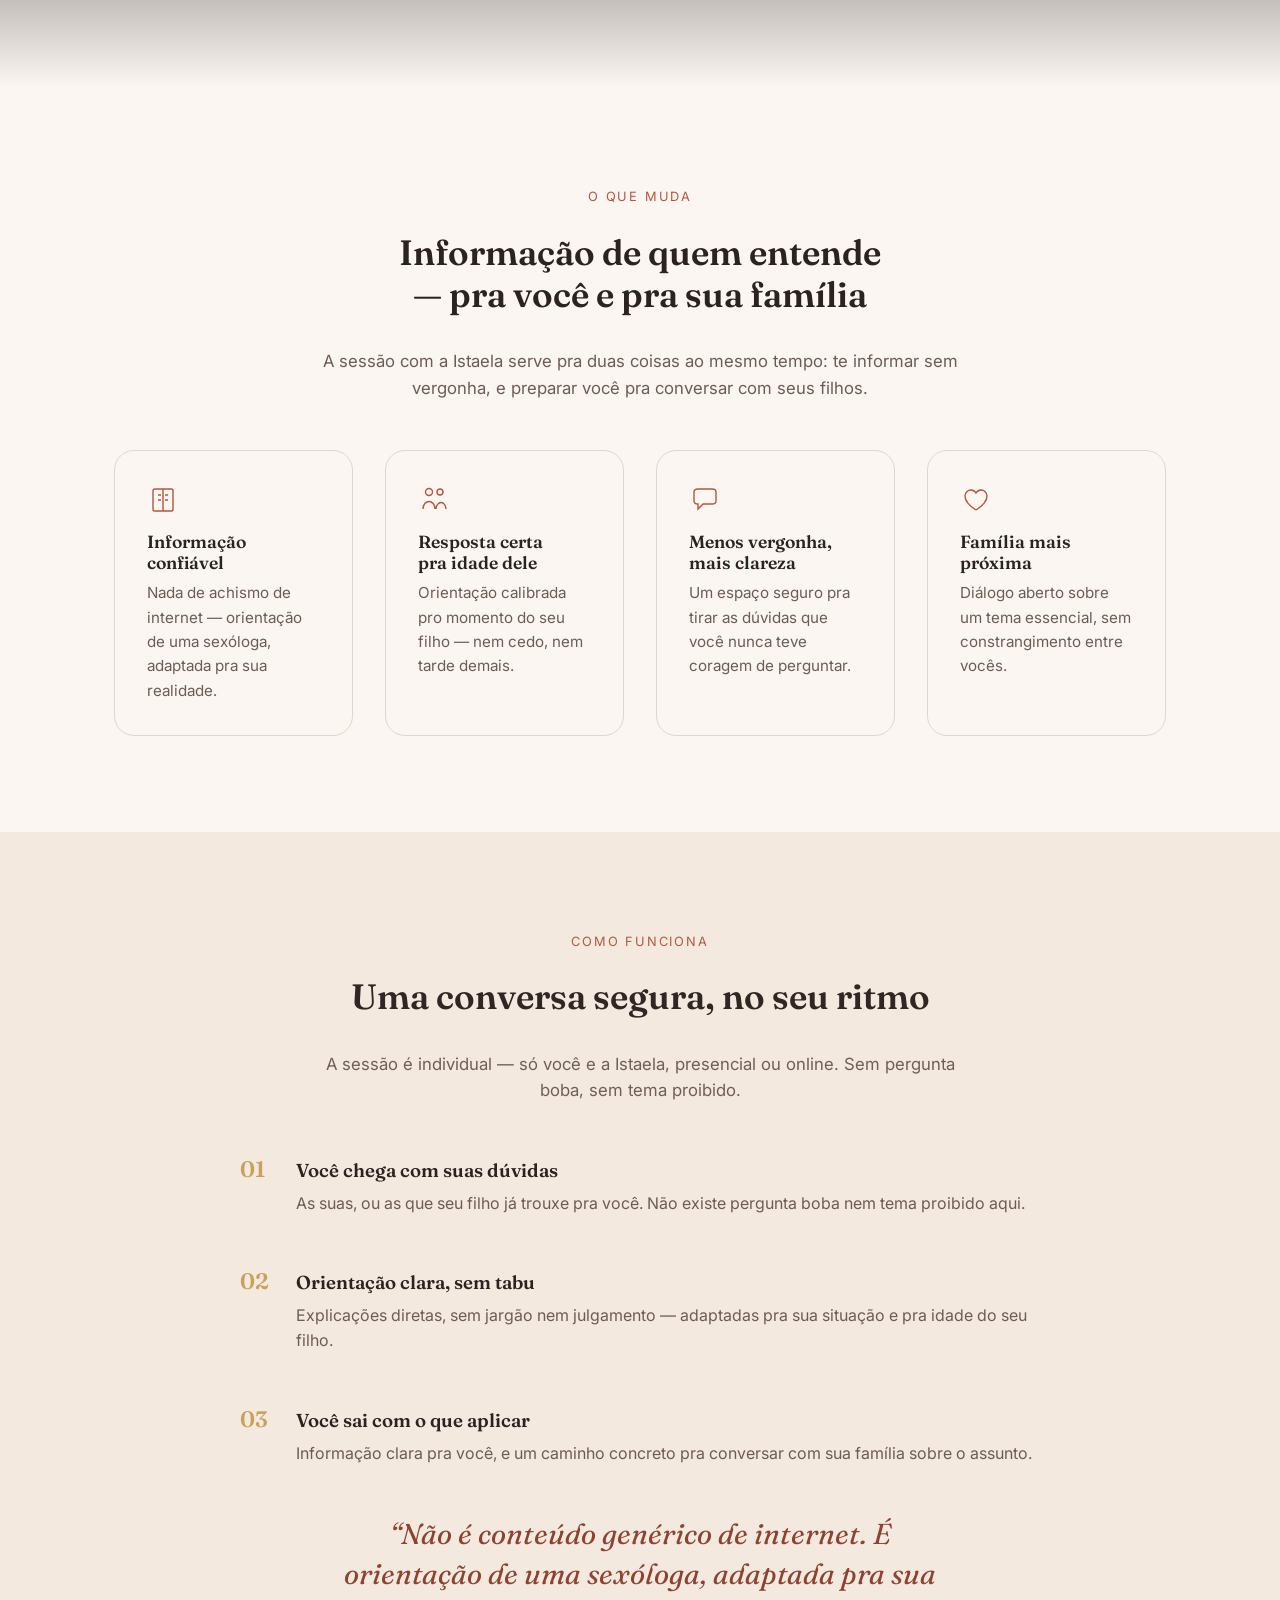
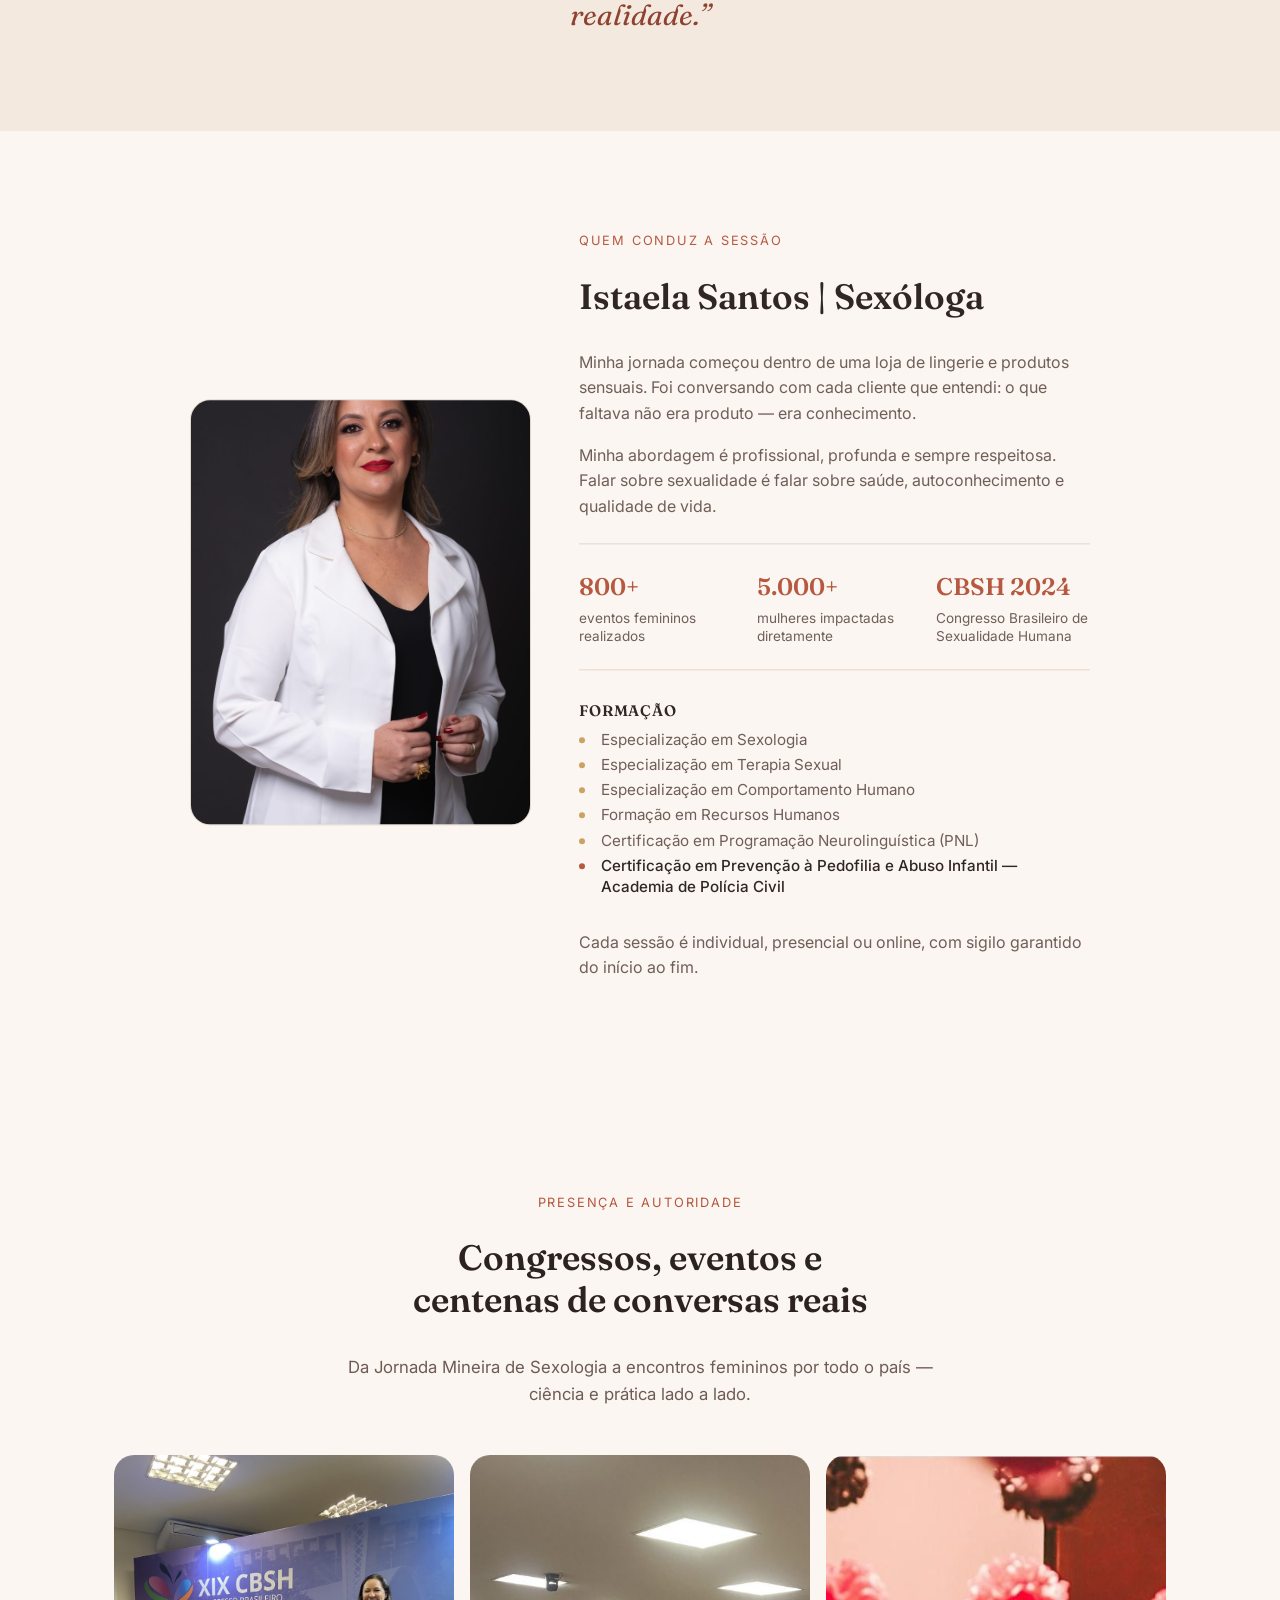
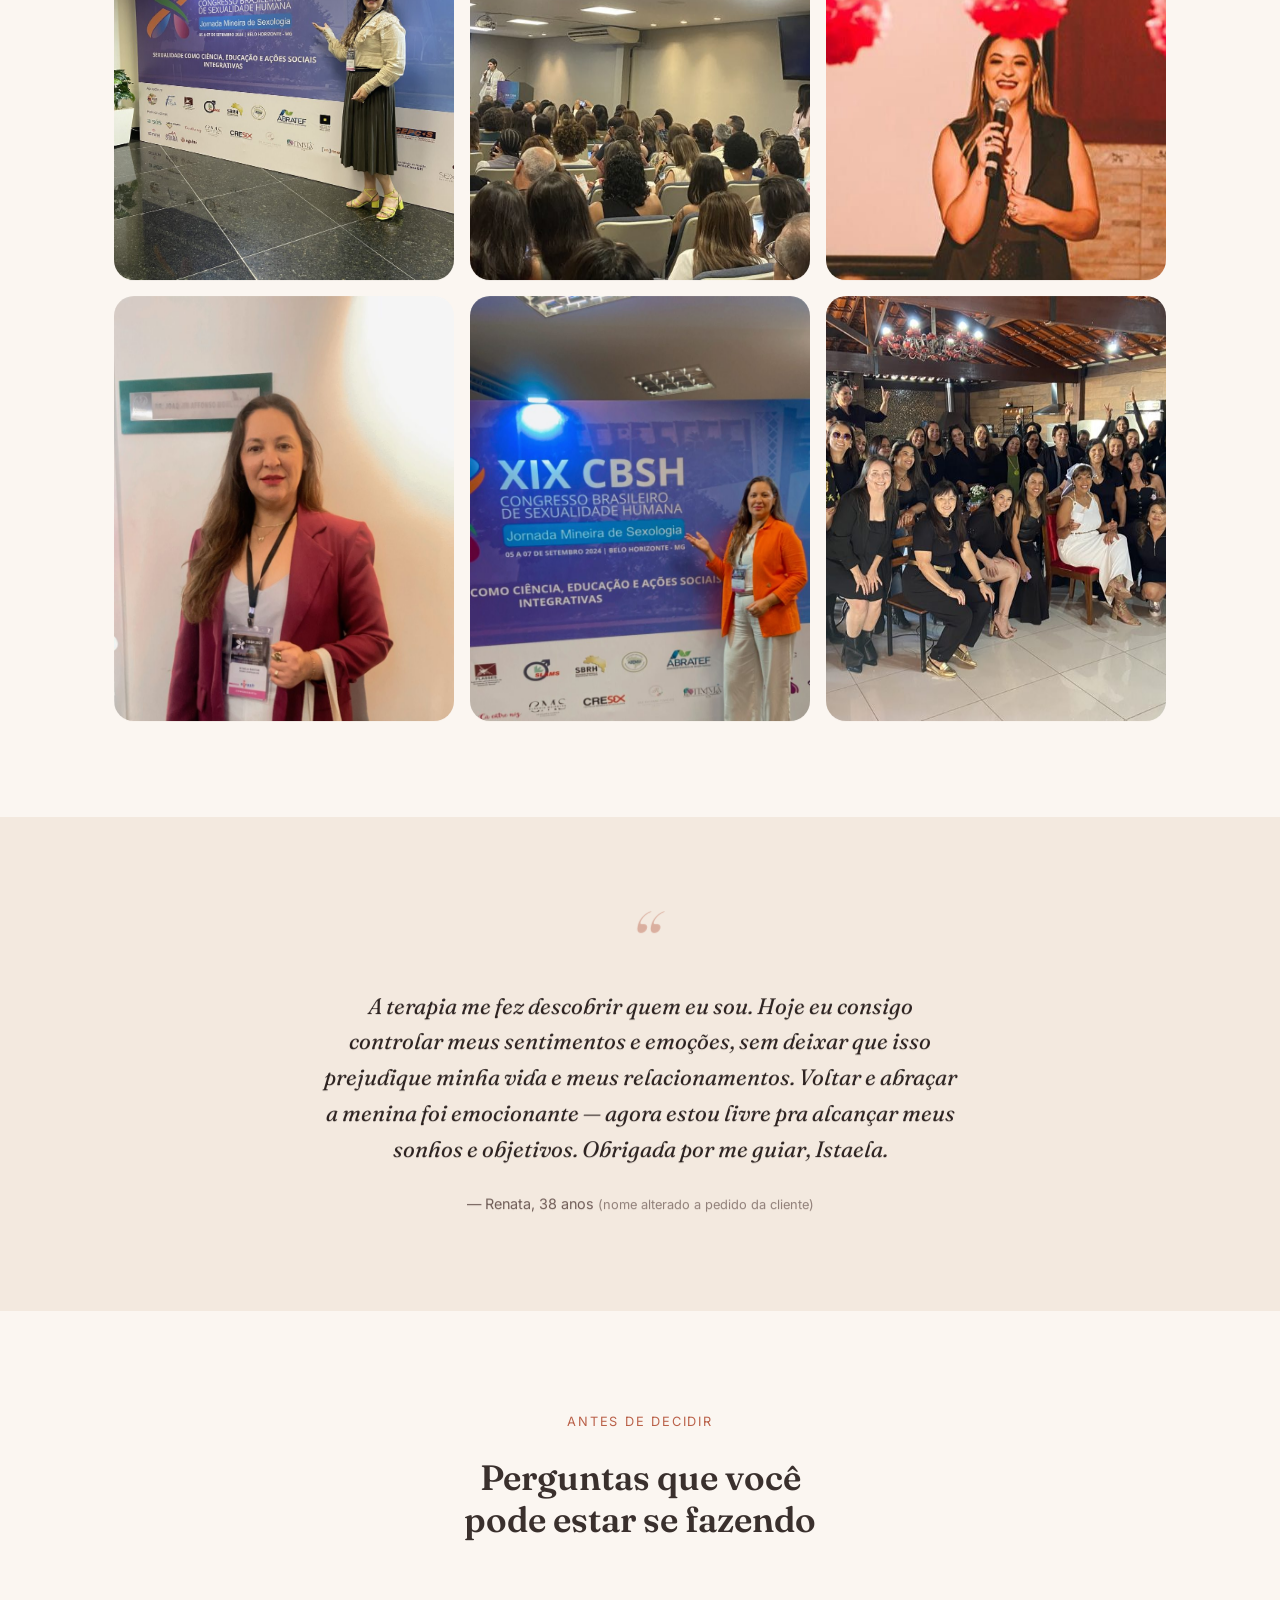
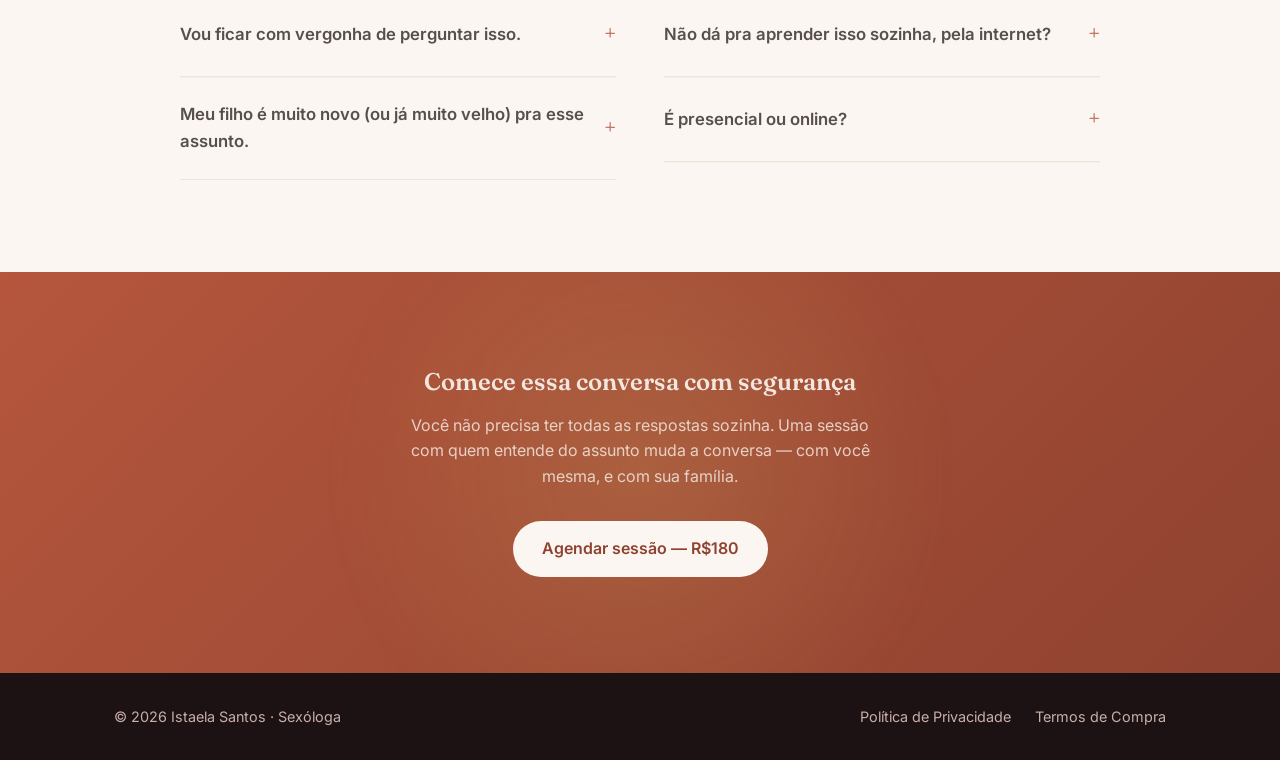
==== commit 7deb276a: "Adiciona primeiro depoimento real (resumido, nome alterado) Depoimento veio via WhatsApp sobre terap" ====
--- a/index.html
+++ b/index.html
@@ -289,8 +289,8 @@
     <div class="container">
       <blockquote class="testimonial reveal">
         <span class="glyph-quote glyph-quote-dawn" aria-hidden="true">&ldquo;</span>
-        <p><em>[PENDENTE — depoimento real de cliente, com autorização de uso. Placeholder mantido em itálico até substituição.]</em></p>
-        <footer>— nome da cliente, pendente de autorização</footer>
+        <p>A terapia me fez descobrir quem eu sou. Hoje eu consigo controlar meus sentimentos e emoções, sem deixar que isso prejudique minha vida e meus relacionamentos. Voltar e abraçar a menina foi emocionante — agora estou livre pra alcançar meus sonhos e objetivos. Obrigada por me guiar, Istaela.</p>
+        <footer>— Renata, 38 anos <span class="testimonial-note">(nome alterado a pedido da cliente)</span></footer>
       </blockquote>
     </div>
   </section>
--- a/assets/styles.css
+++ b/assets/styles.css
@@ -680,6 +680,10 @@
   font-size: 0.9rem;
   color: var(--dawn-text-muted);
 }
+.testimonial-note {
+  font-size: 0.8rem;
+  opacity: 0.75;
+}
 
 /* FAQ — duas colunas independentes (flex), cada uma empilha sozinha.
    Grid de 2 colunas faria a LINHA inteira crescer quando um item abre,
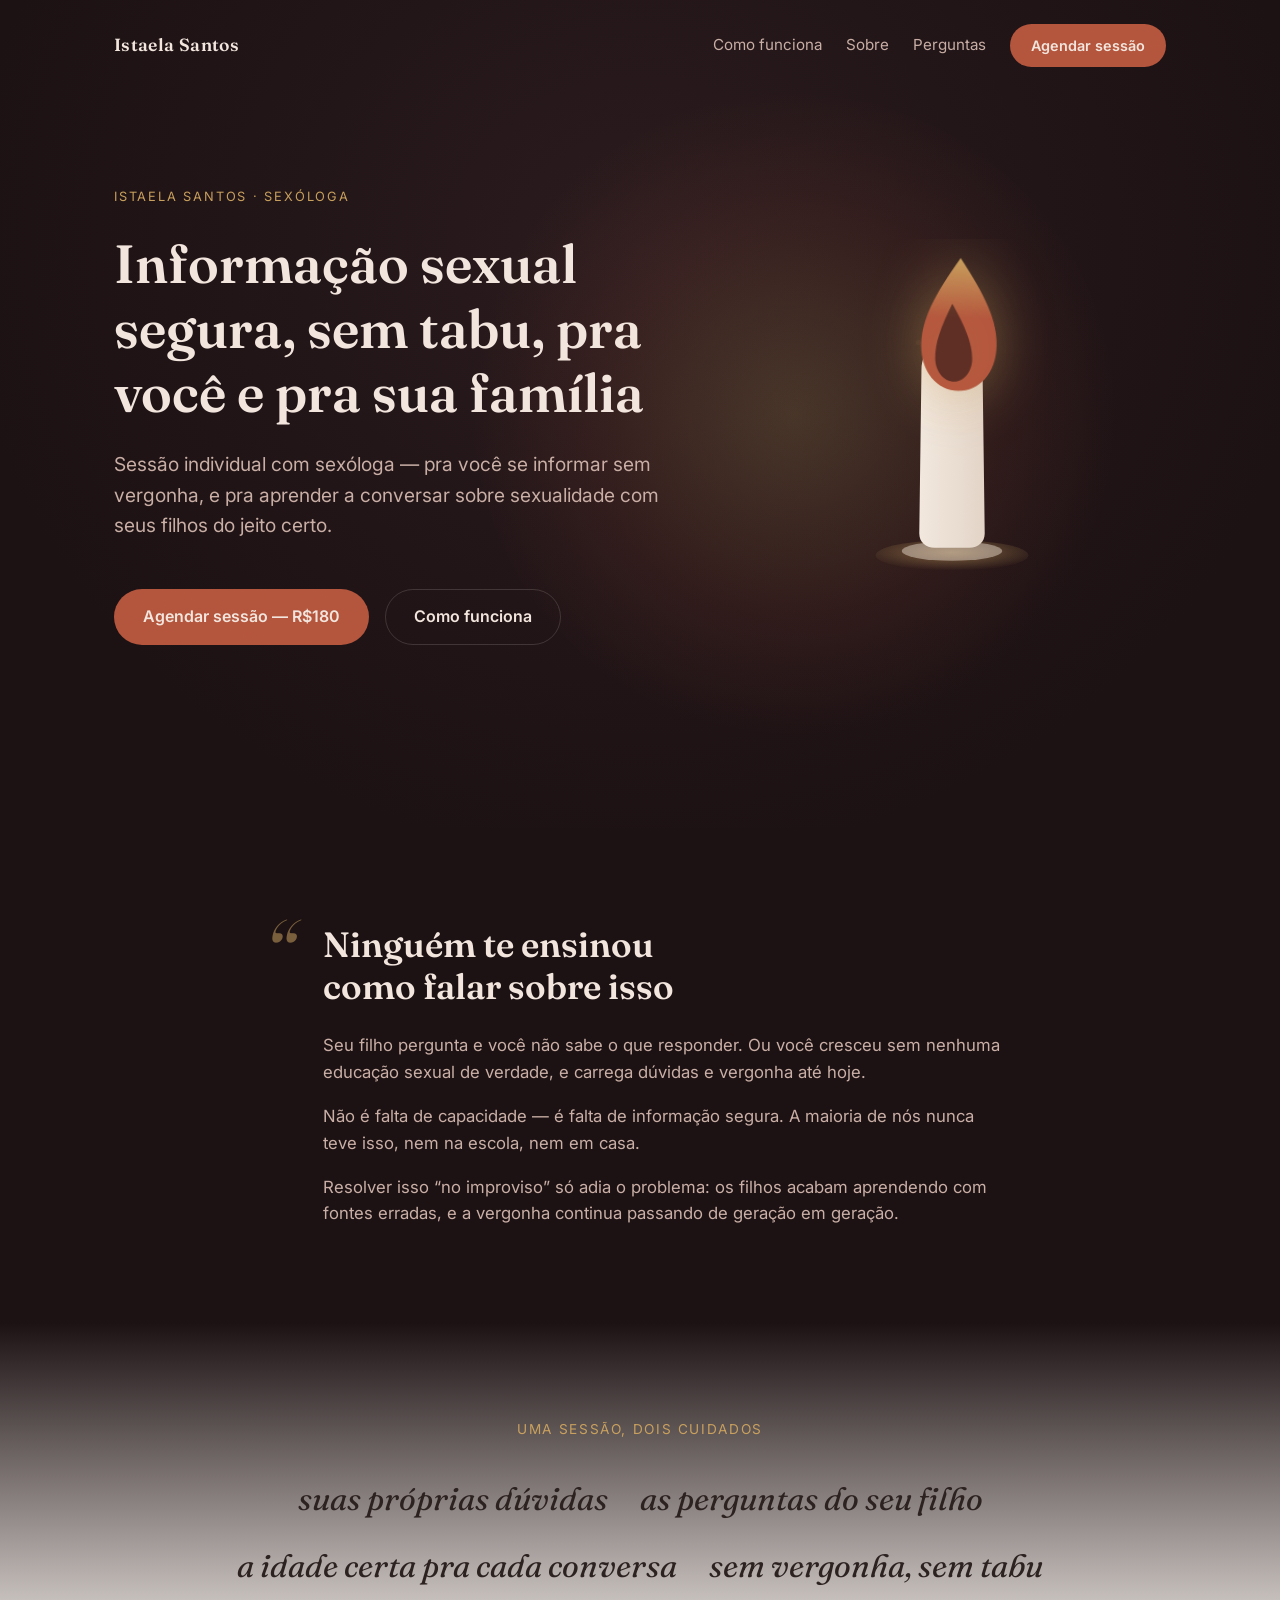
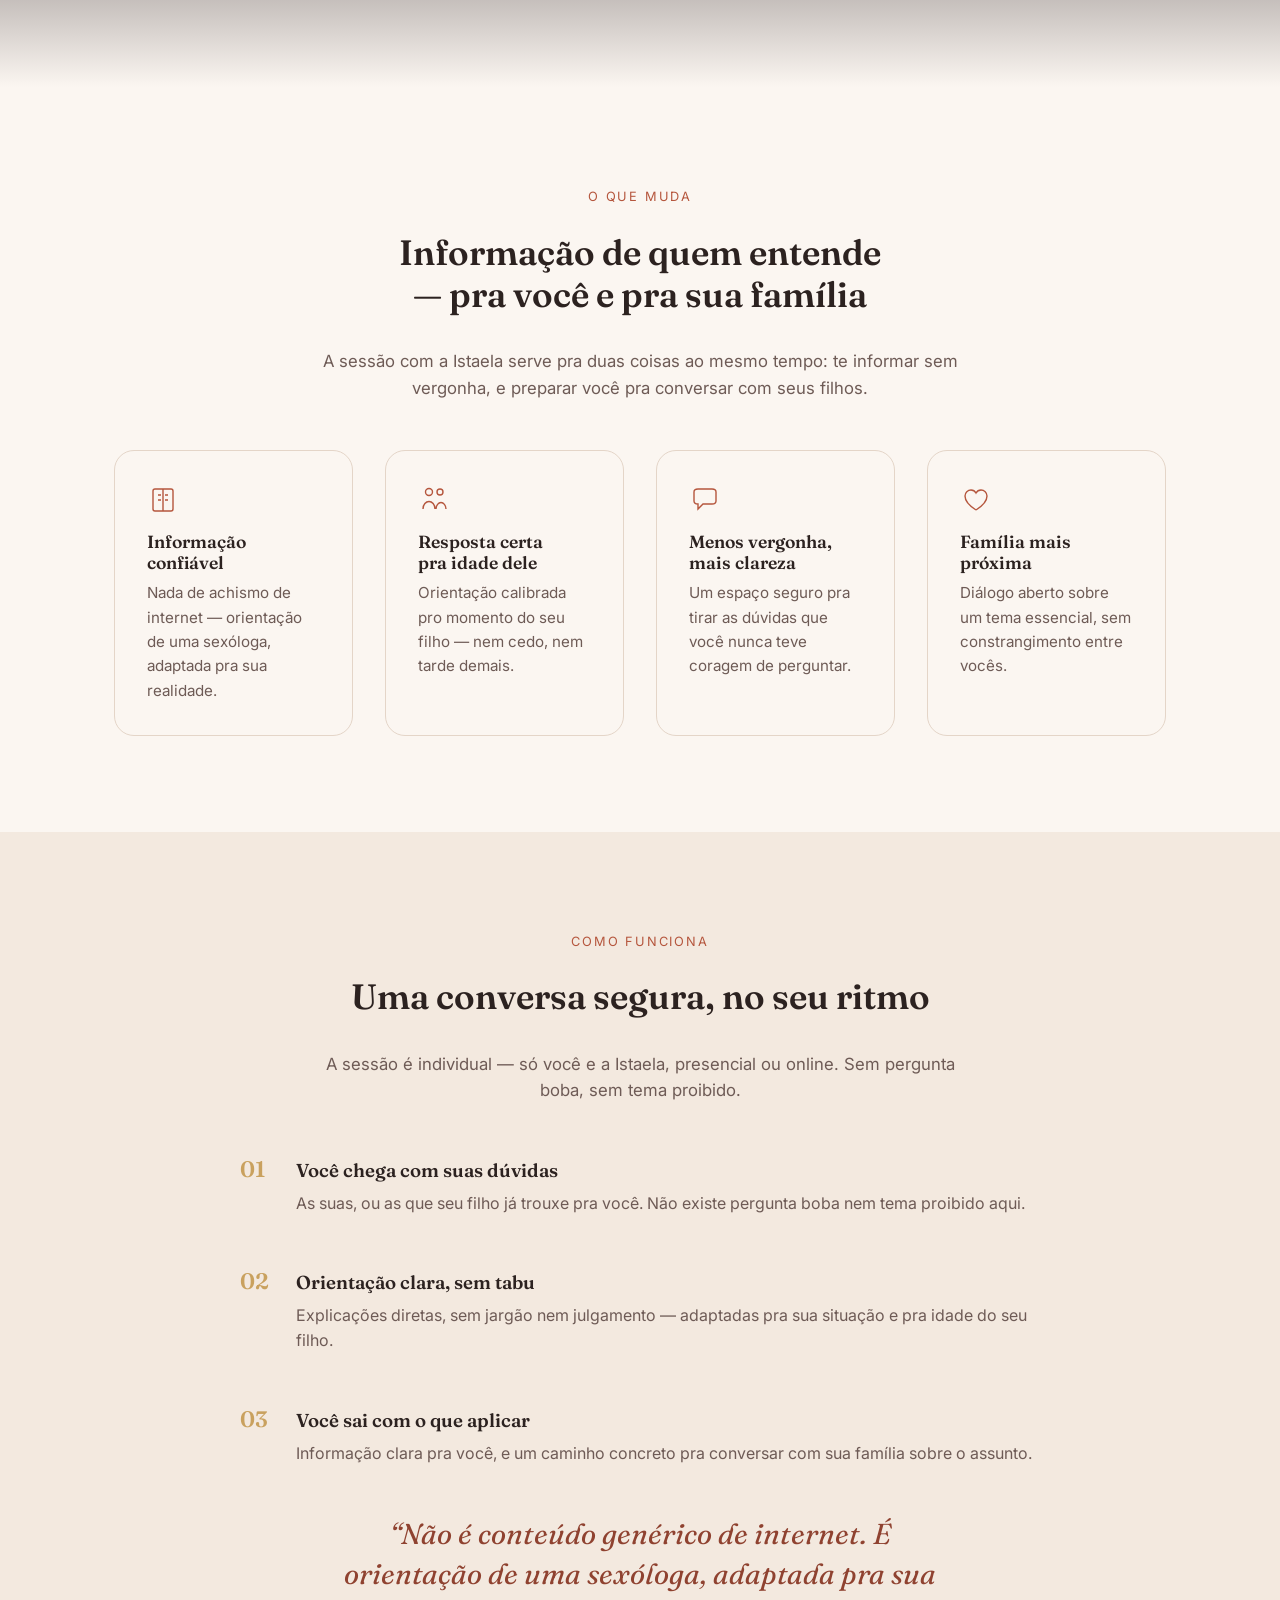
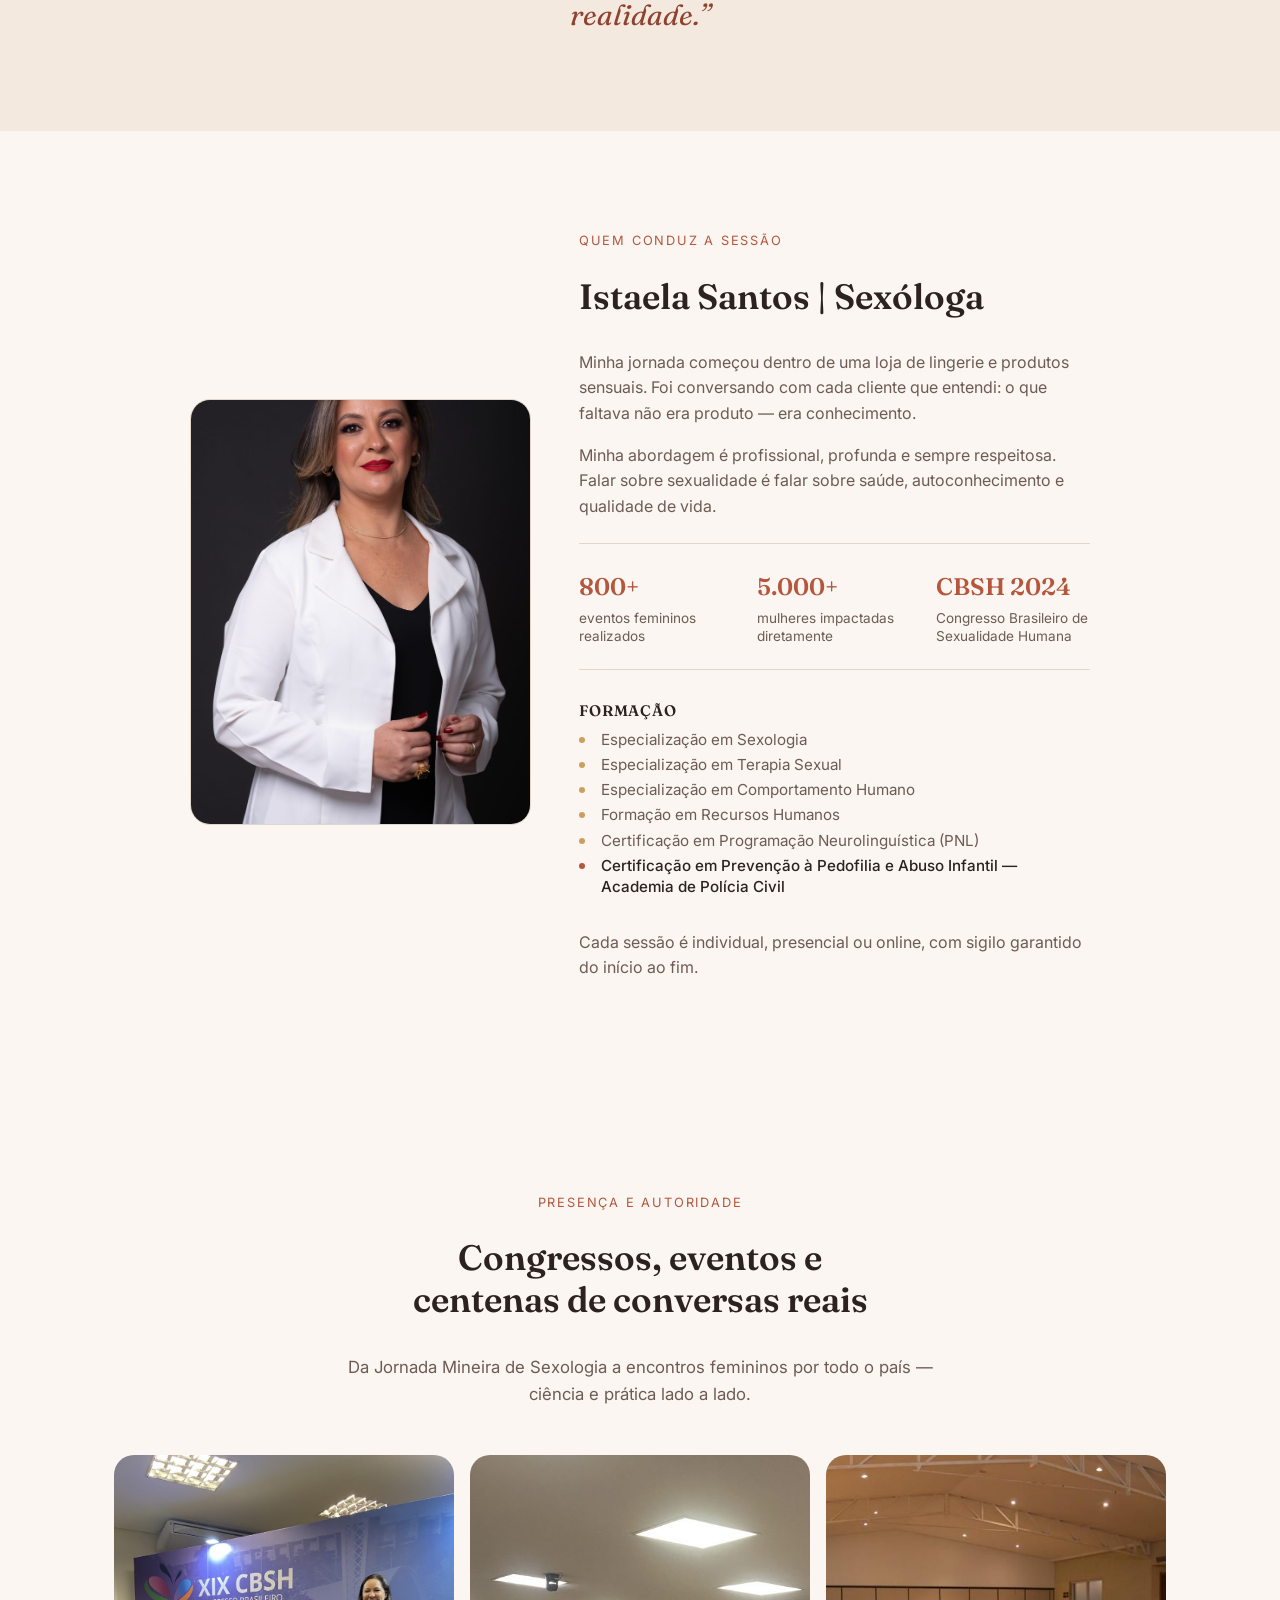
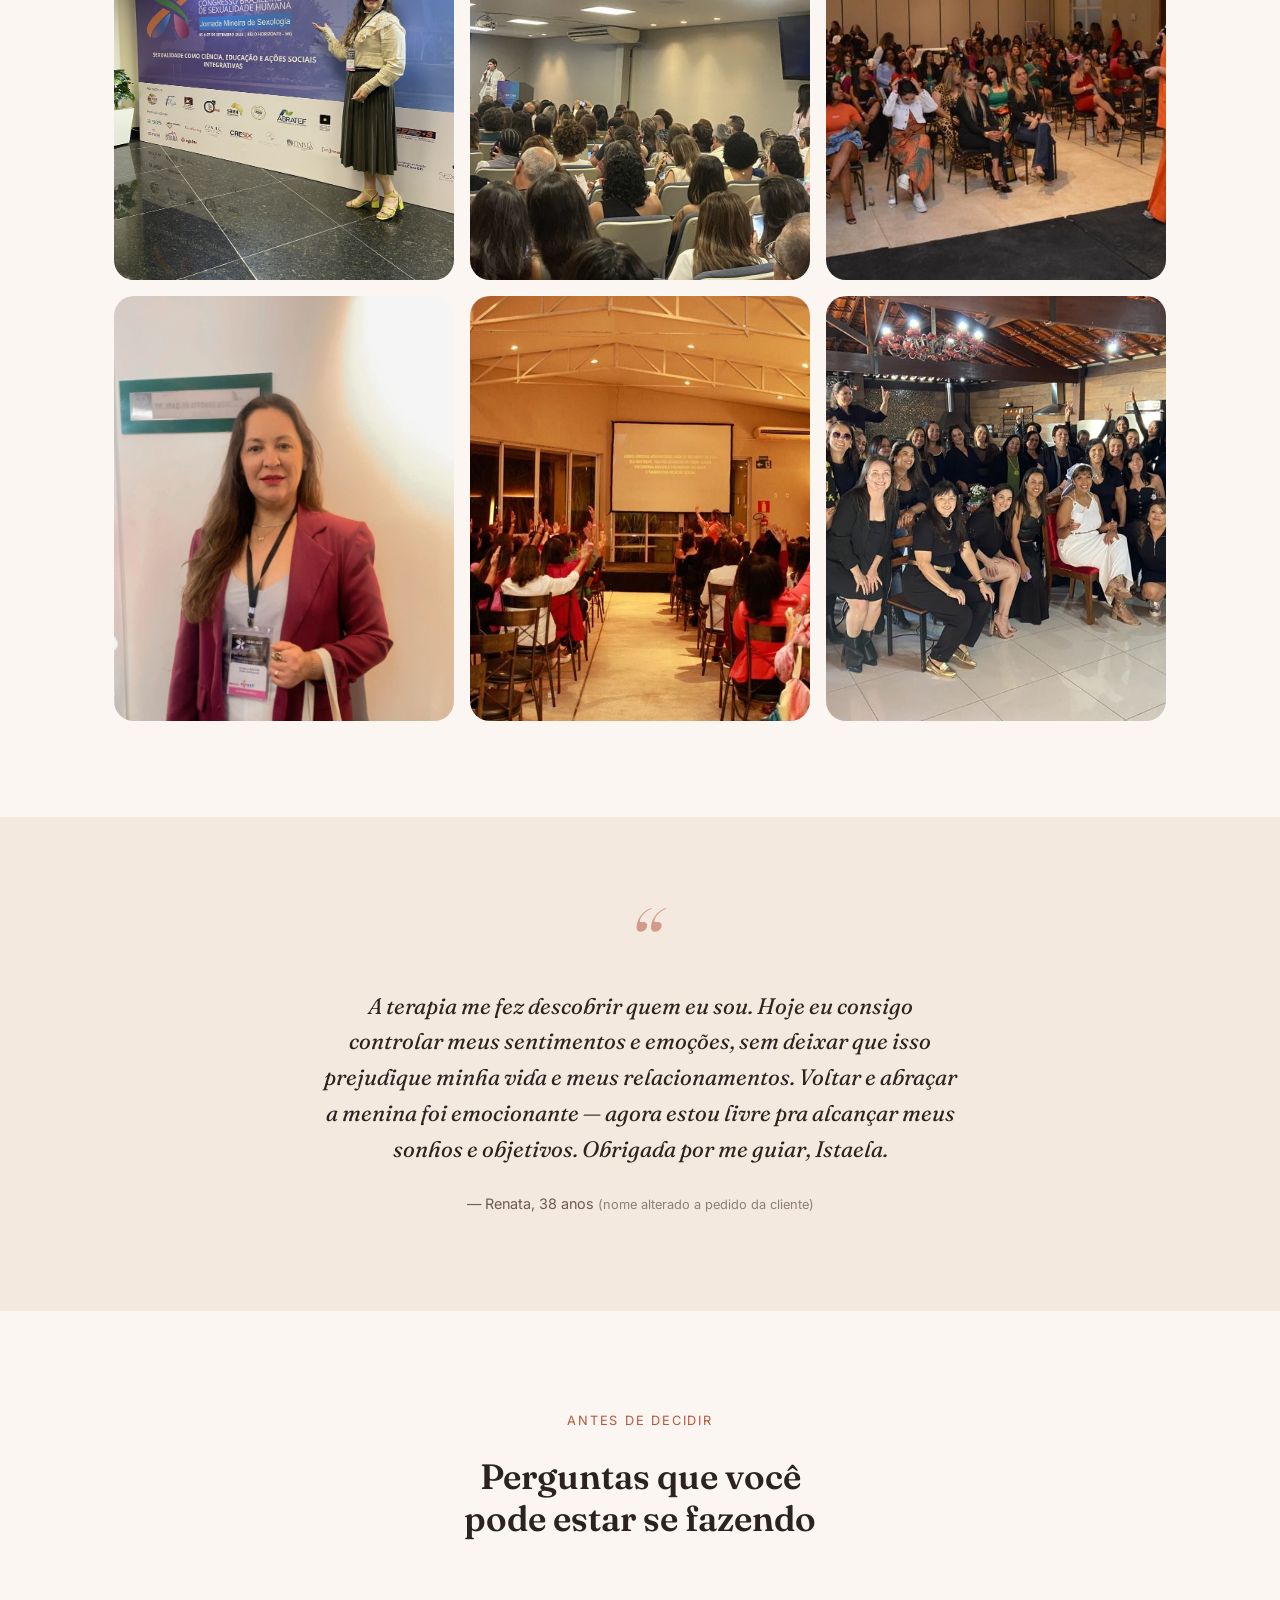
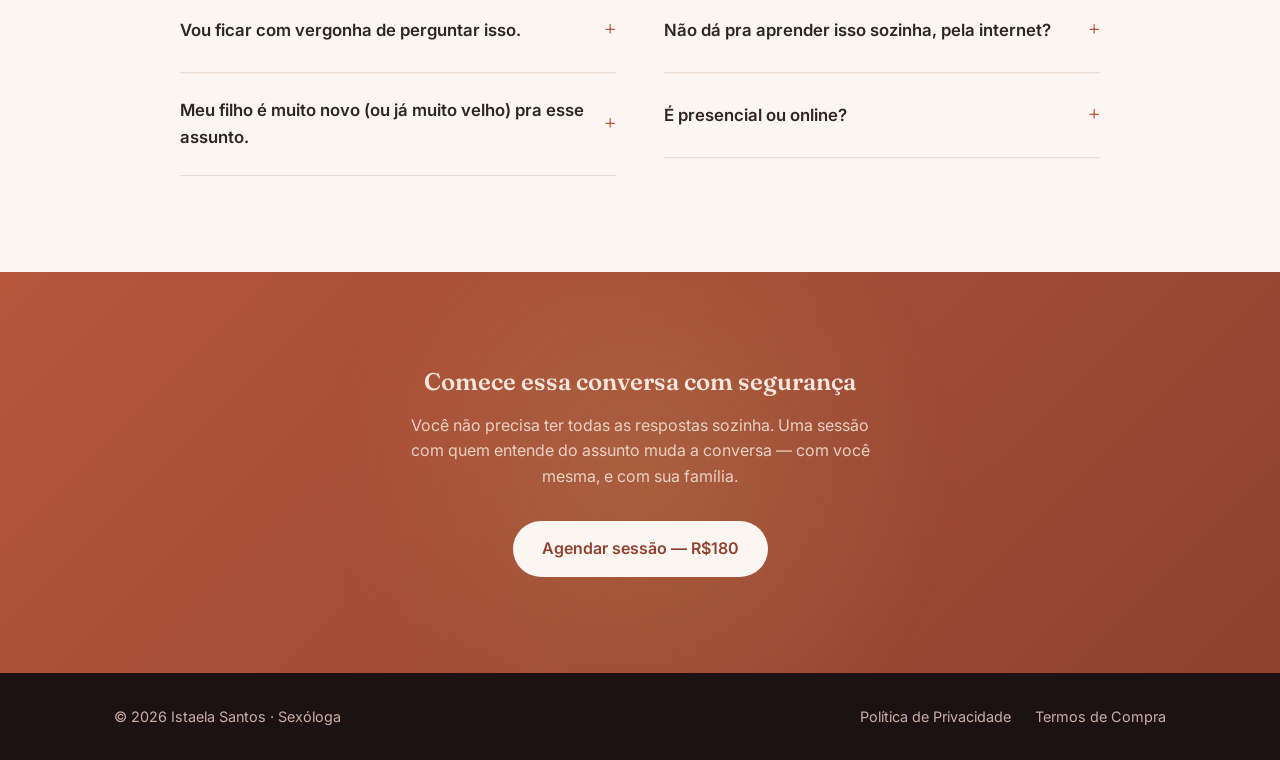
==== commit fe212b1f: "Troca 2 fotos da galeria por versões melhores enviadas pela Istaela Ela notou que duas fotos do CBSH" ====
--- a/index.html
+++ b/index.html
@@ -265,16 +265,16 @@
           <figcaption>Plenária do CBSH 2024, Belo Horizonte</figcaption>
         </figure>
         <figure class="eventos-item">
-          <img src="assets/img/eventos/palestra.jpg" width="813" height="542" alt="Istaela Santos palestrando em evento feminino" loading="lazy">
+          <img src="assets/img/eventos/palestra.jpg" width="900" height="675" alt="Istaela Santos palestrando para salão cheio em evento feminino" loading="lazy">
           <figcaption>Palestra em evento feminino</figcaption>
         </figure>
         <figure class="eventos-item eventos-item-tall">
           <img src="assets/img/eventos/cbsh-2.jpg" width="750" height="937" alt="Istaela Santos no XIX CBSH, com o material do congresso" loading="lazy">
           <figcaption>XIX CBSH 2024</figcaption>
         </figure>
-        <figure class="eventos-item eventos-item-tall">
-          <img src="assets/img/eventos/cbsh-3.jpg" width="750" height="937" alt="Istaela Santos no XIX CBSH — Jornada Mineira de Sexologia" loading="lazy">
-          <figcaption>Jornada Mineira de Sexologia</figcaption>
+        <figure class="eventos-item">
+          <img src="assets/img/eventos/cbsh-3.jpg" width="900" height="675" alt="Plateia com as mãos levantadas em evento conduzido pela Istaela" loading="lazy">
+          <figcaption>Dinâmica em evento feminino</figcaption>
         </figure>
         <figure class="eventos-item">
           <img src="assets/img/eventos/grupo.jpg" width="900" height="600" alt="Encontro feminino com dezenas de participantes" loading="lazy">
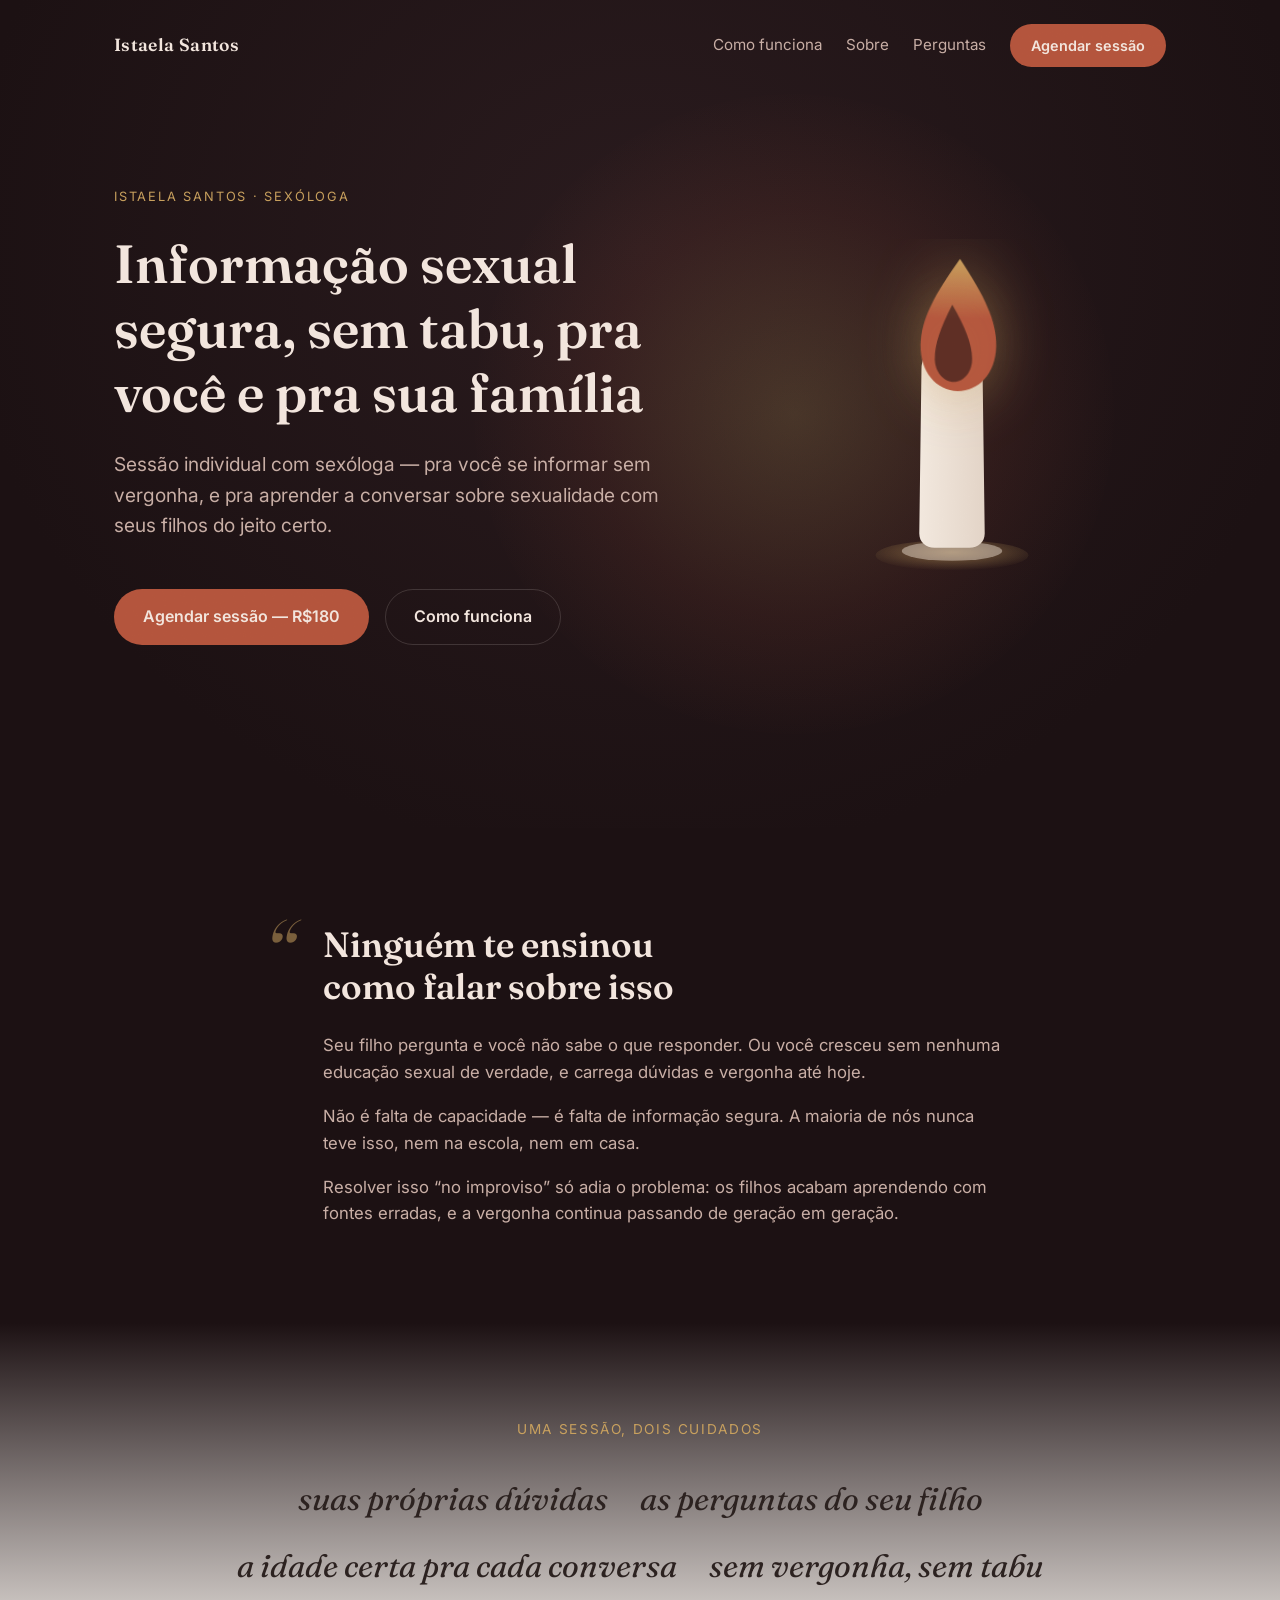
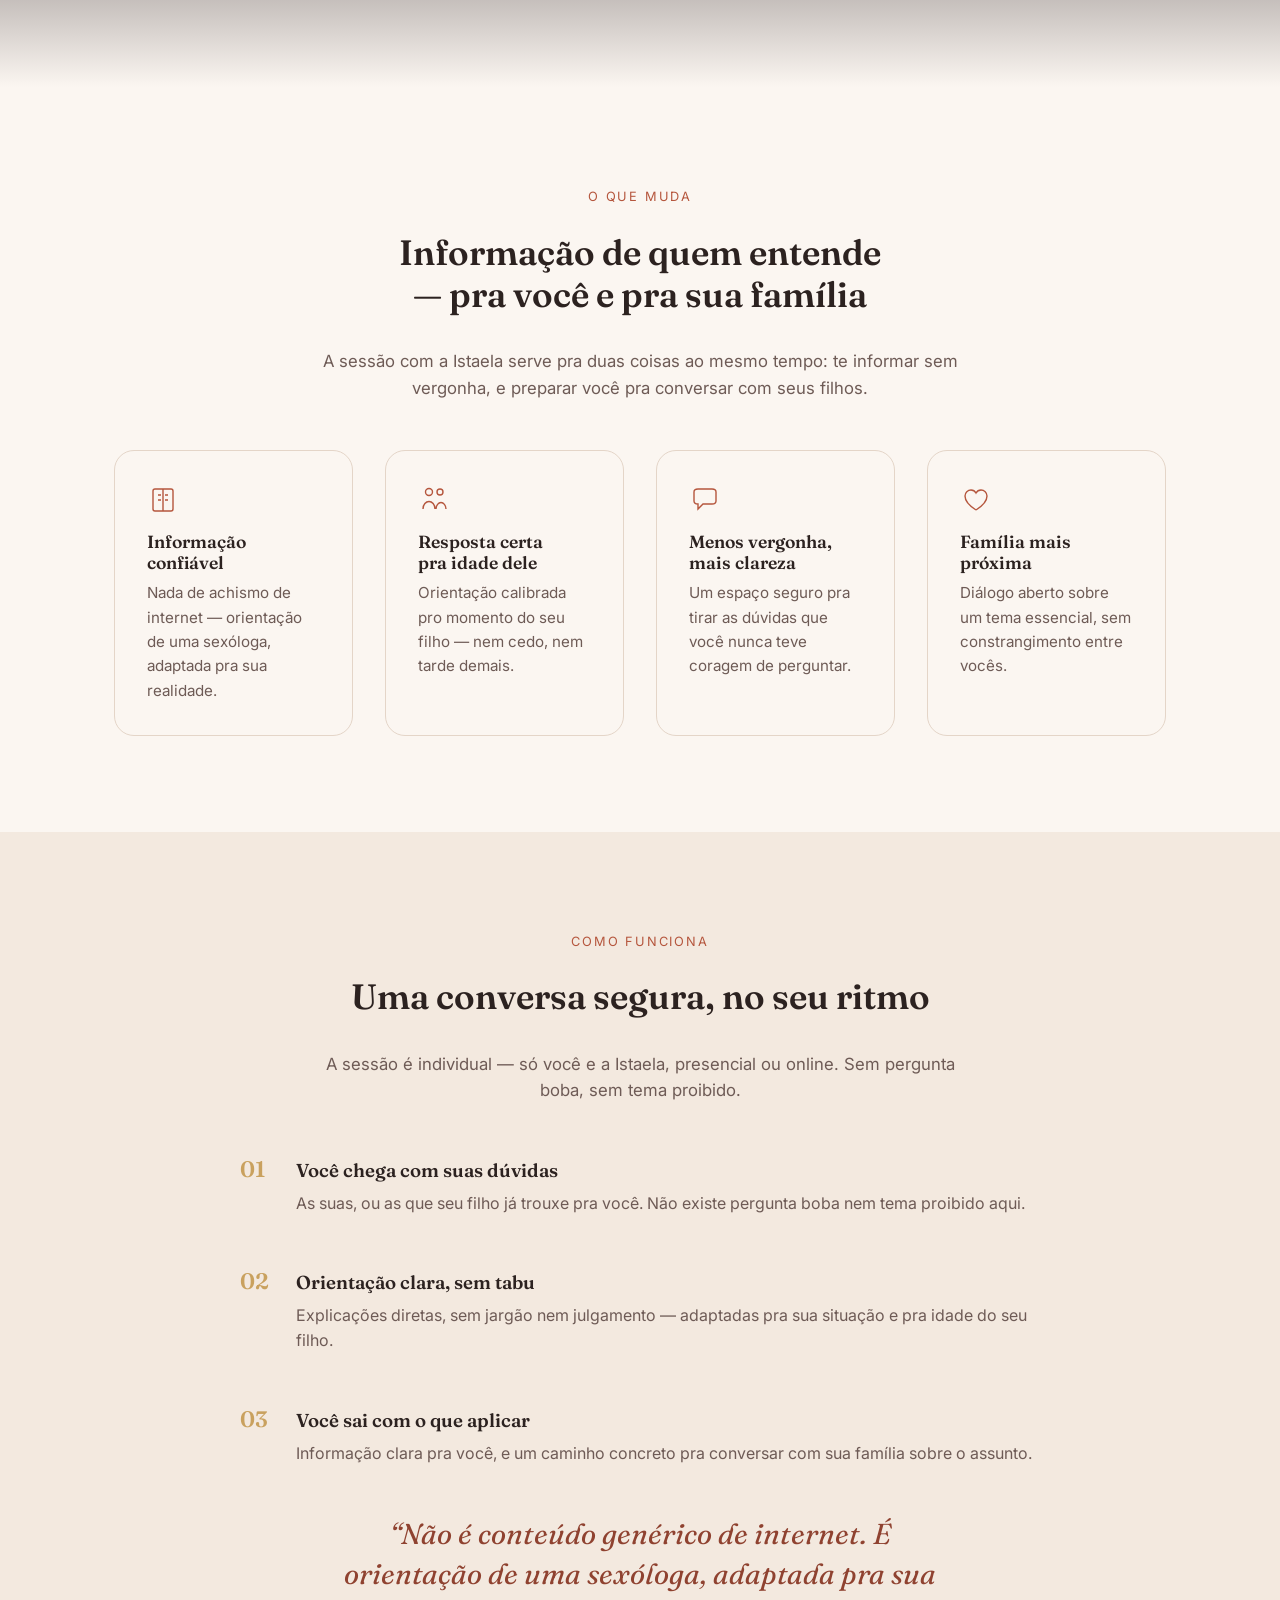
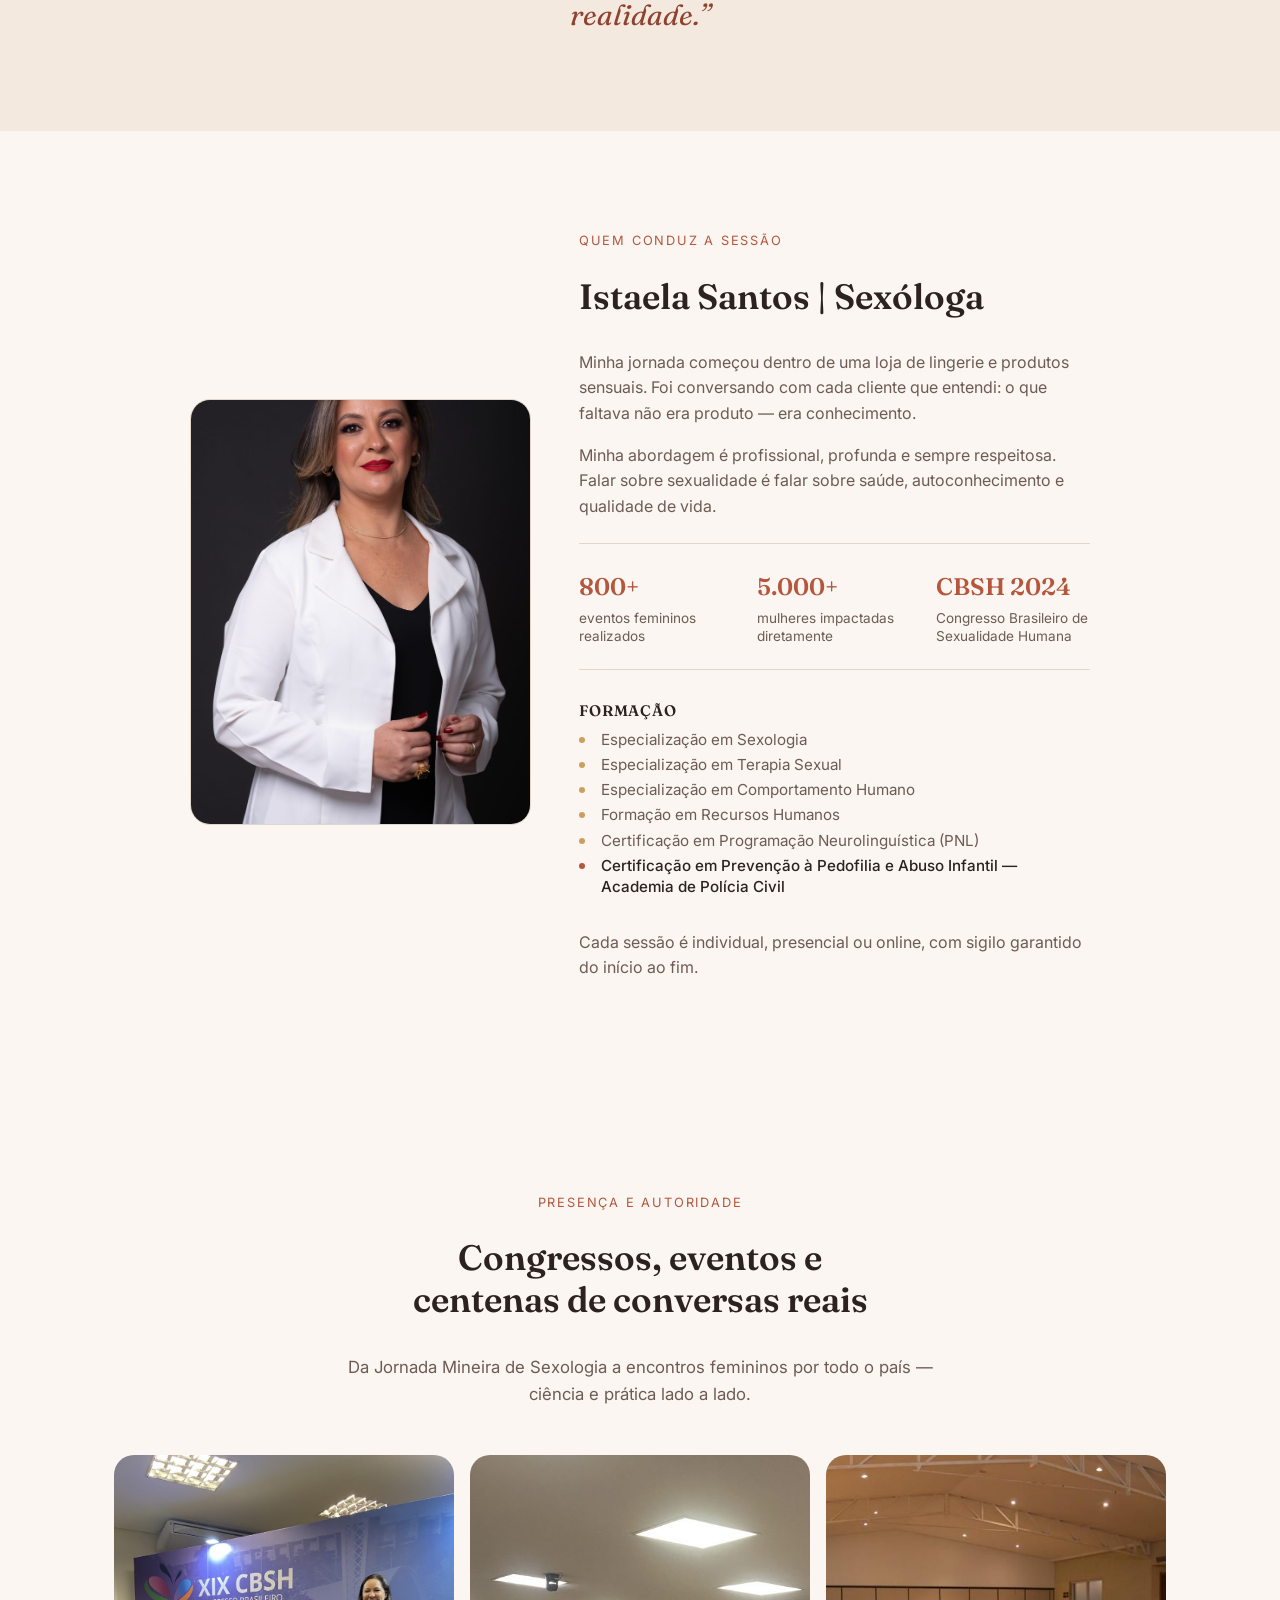
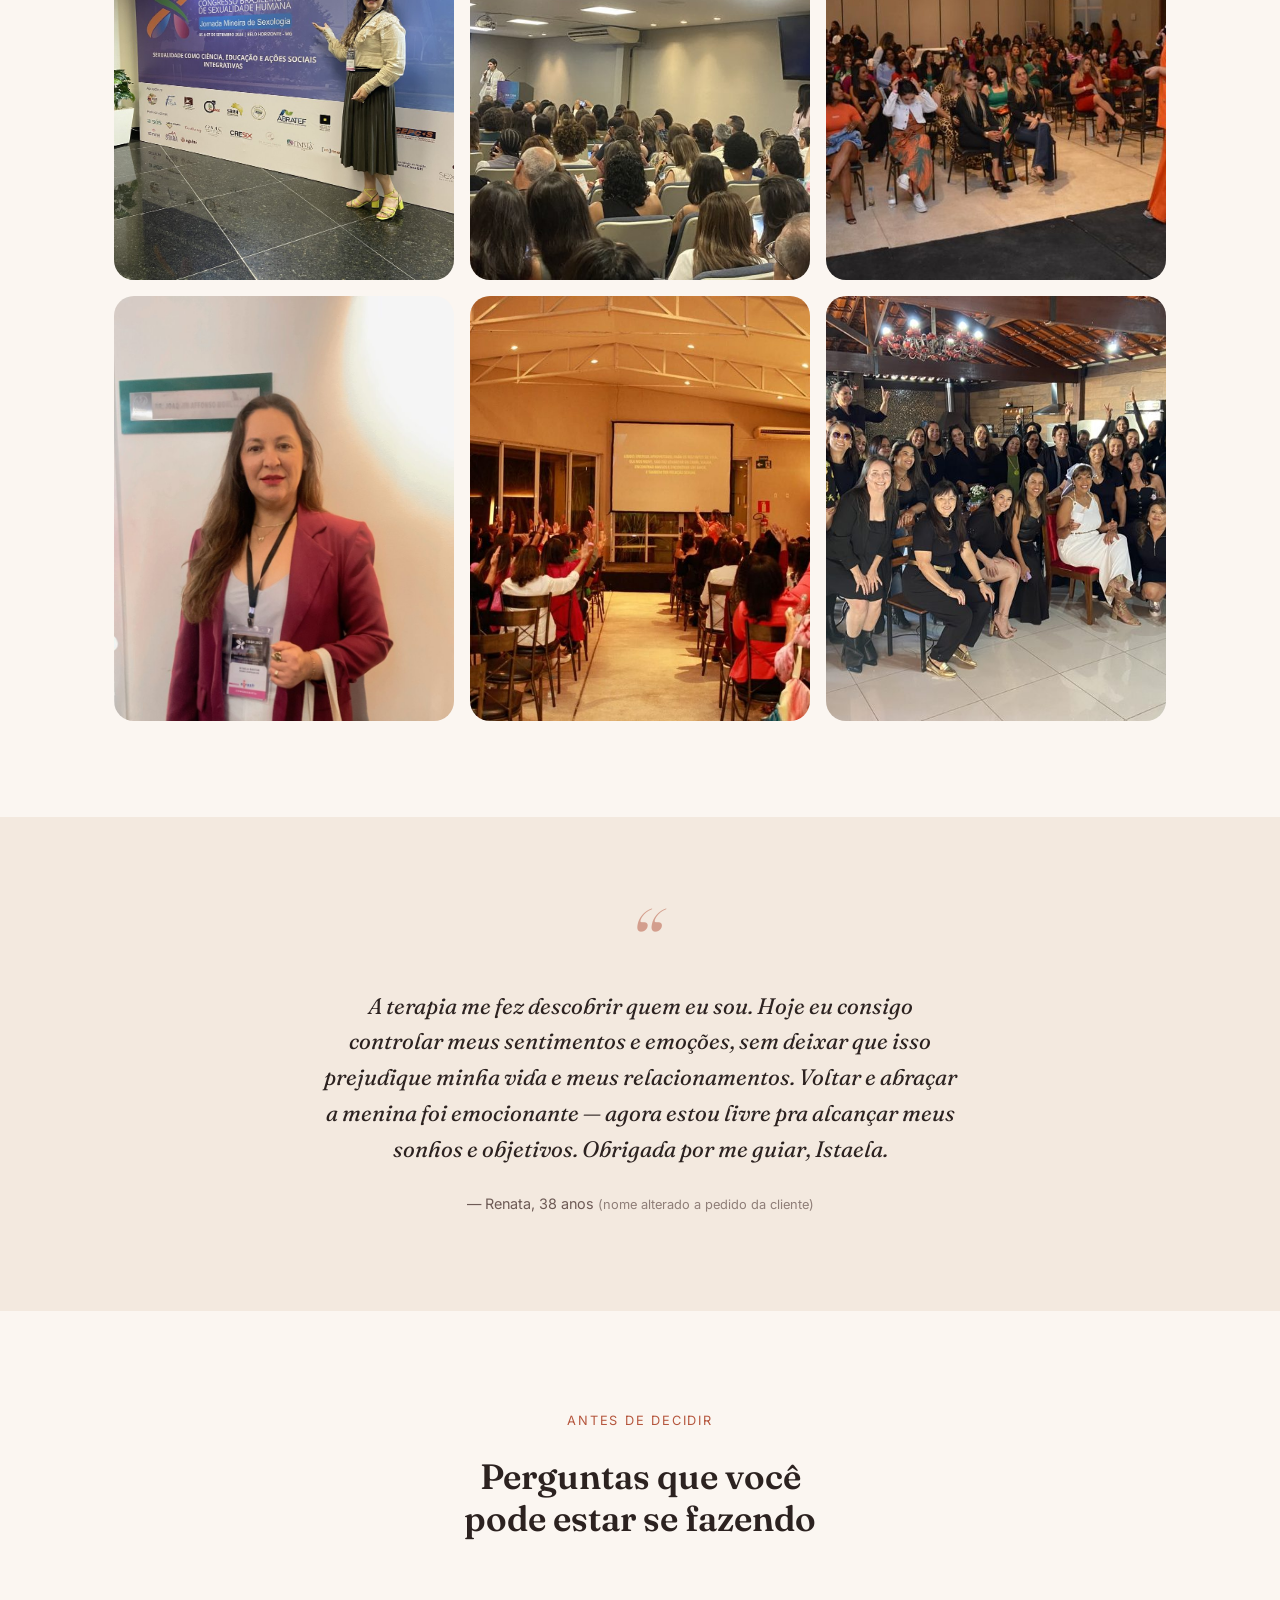
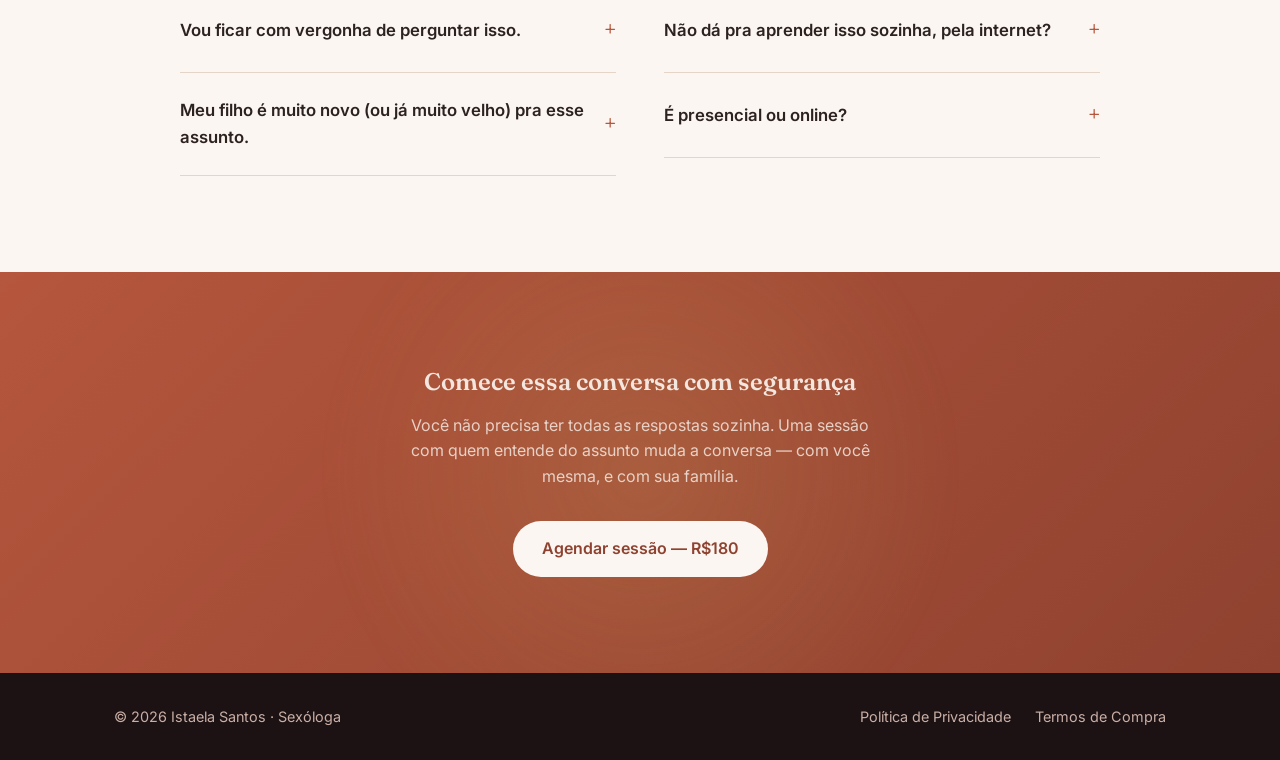
==== commit 14adc48e: "Adiciona Meta Pixel (1601767174631453) Snippet padrão no <head> do index.html — PageView automático " ====
--- a/index.html
+++ b/index.html
@@ -11,6 +11,24 @@
 <link rel="stylesheet" href="assets/styles.css">
 <script src="assets/vendor/gsap/gsap.min.js" defer></script>
 <script src="assets/vendor/gsap/ScrollTrigger.min.js" defer></script>
+
+<!-- Meta Pixel Code -->
+<script>
+!function(f,b,e,v,n,t,s)
+{if(f.fbq)return;n=f.fbq=function(){n.callMethod?
+n.callMethod.apply(n,arguments):n.queue.push(arguments)};
+if(!f._fbq)f._fbq=n;n.push=n;n.loaded=!0;n.version='2.0';
+n.queue=[];t=b.createElement(e);t.async=!0;
+t.src=v;s=b.getElementsByTagName(e)[0];
+s.parentNode.insertBefore(t,s)}(window, document,'script',
+'https://connect.facebook.net/en_US/fbevents.js');
+fbq('init', '1601767174631453');
+fbq('track', 'PageView');
+</script>
+<noscript><img height="1" width="1" style="display:none"
+src="https://www.facebook.com/tr?id=1601767174631453&ev=PageView&noscript=1"
+/></noscript>
+<!-- End Meta Pixel Code -->
 </head>
 <body>
 
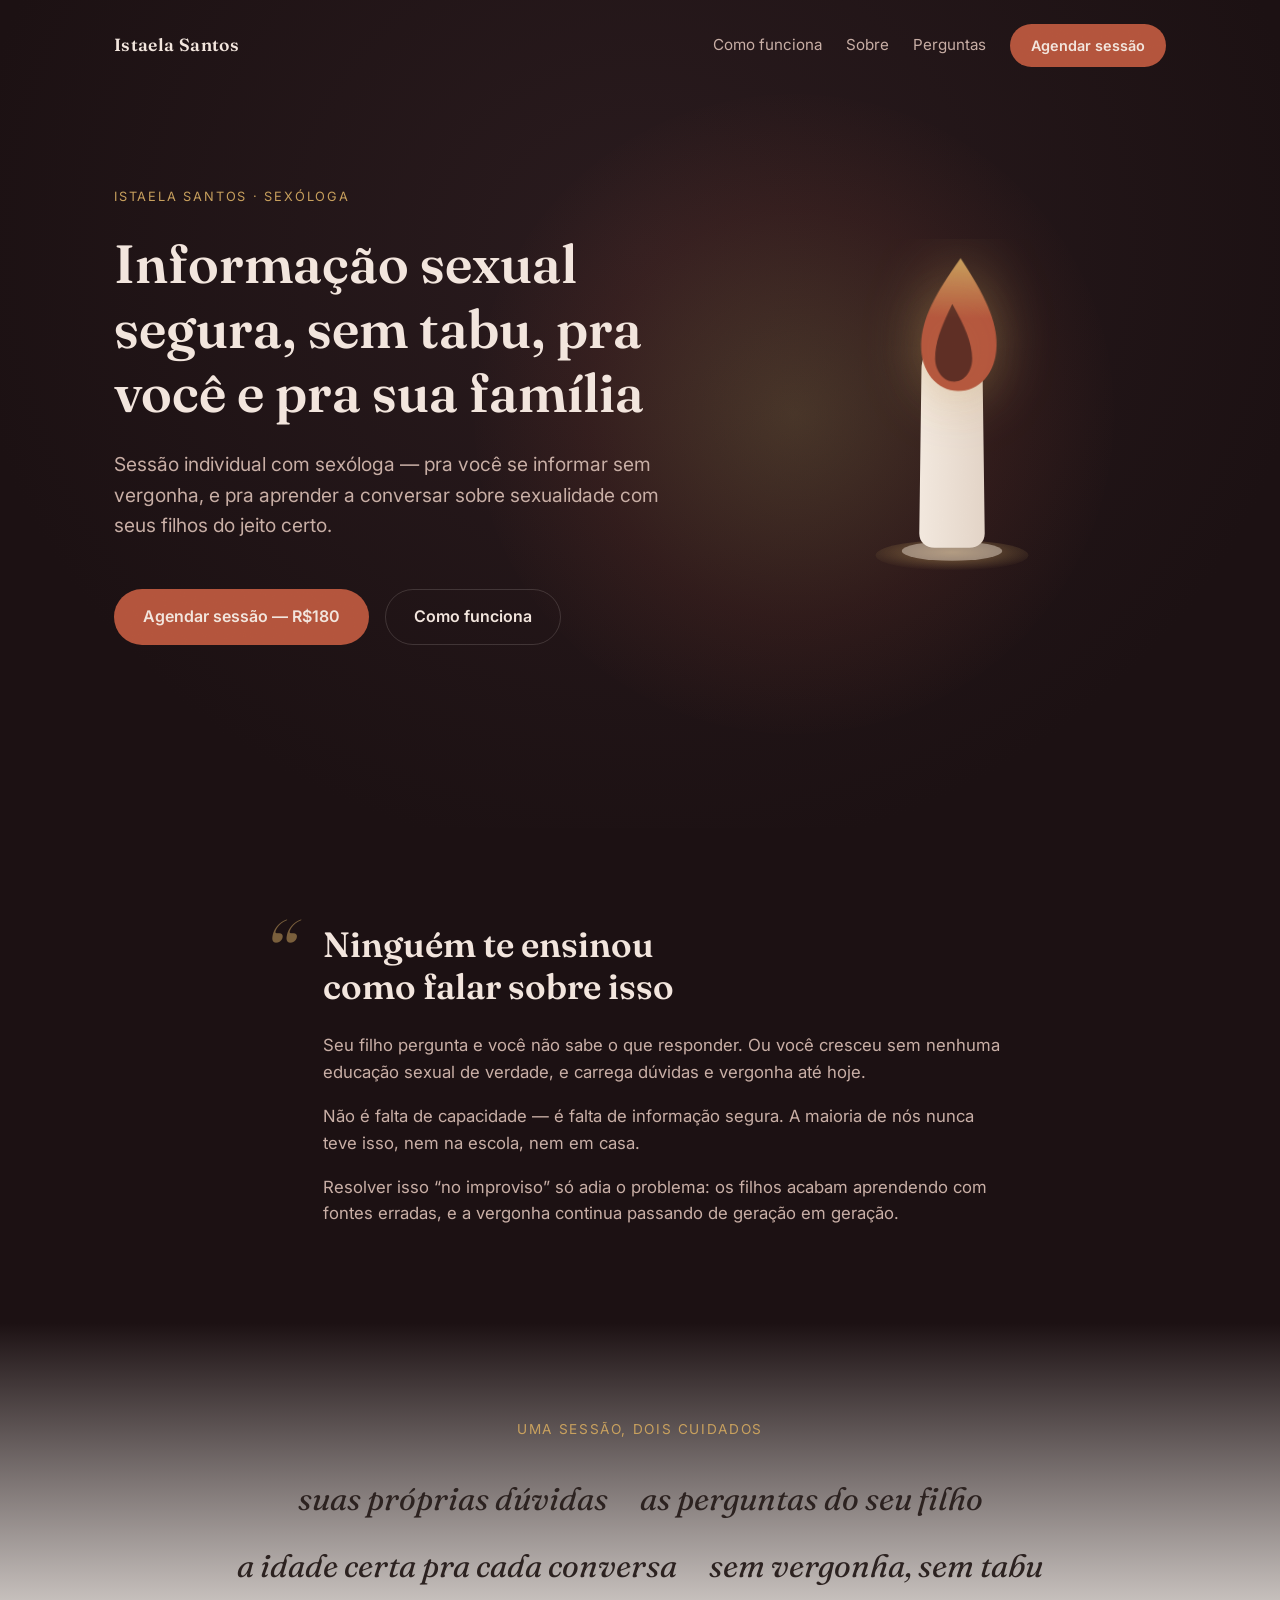
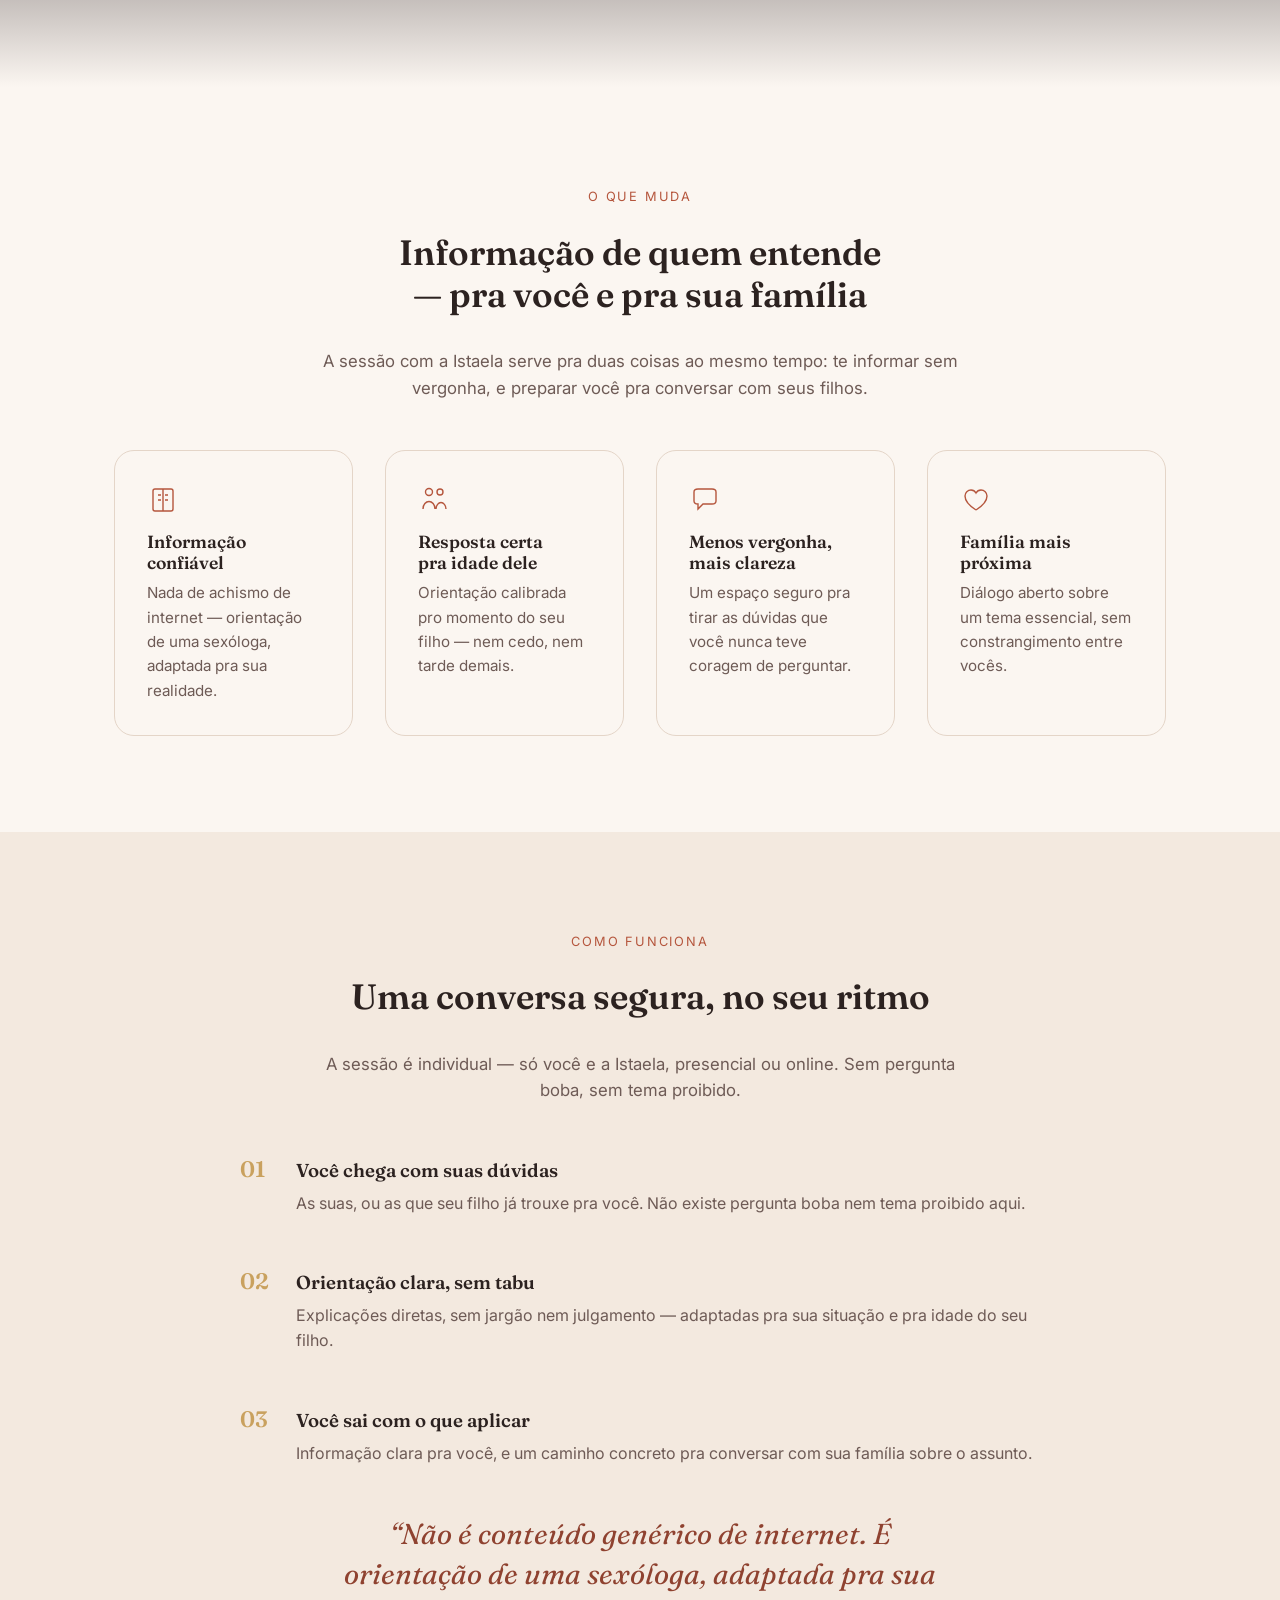
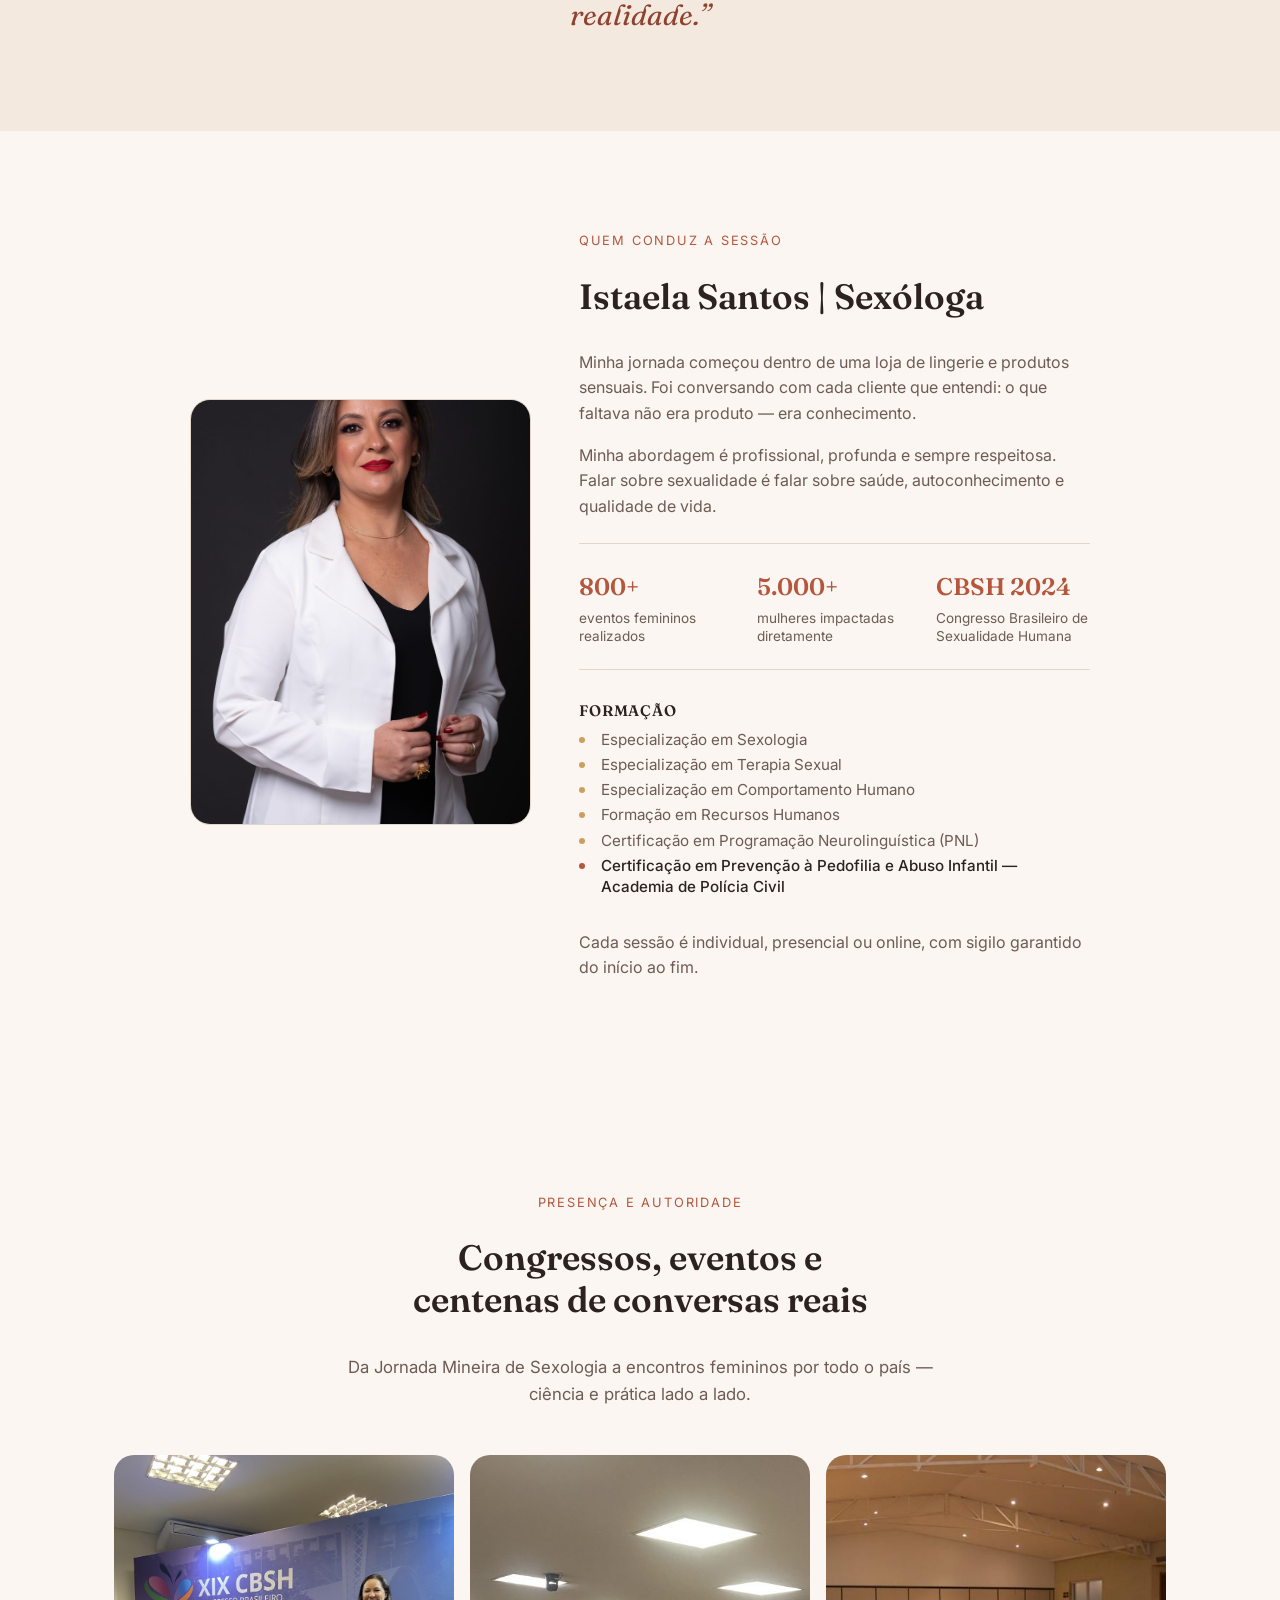
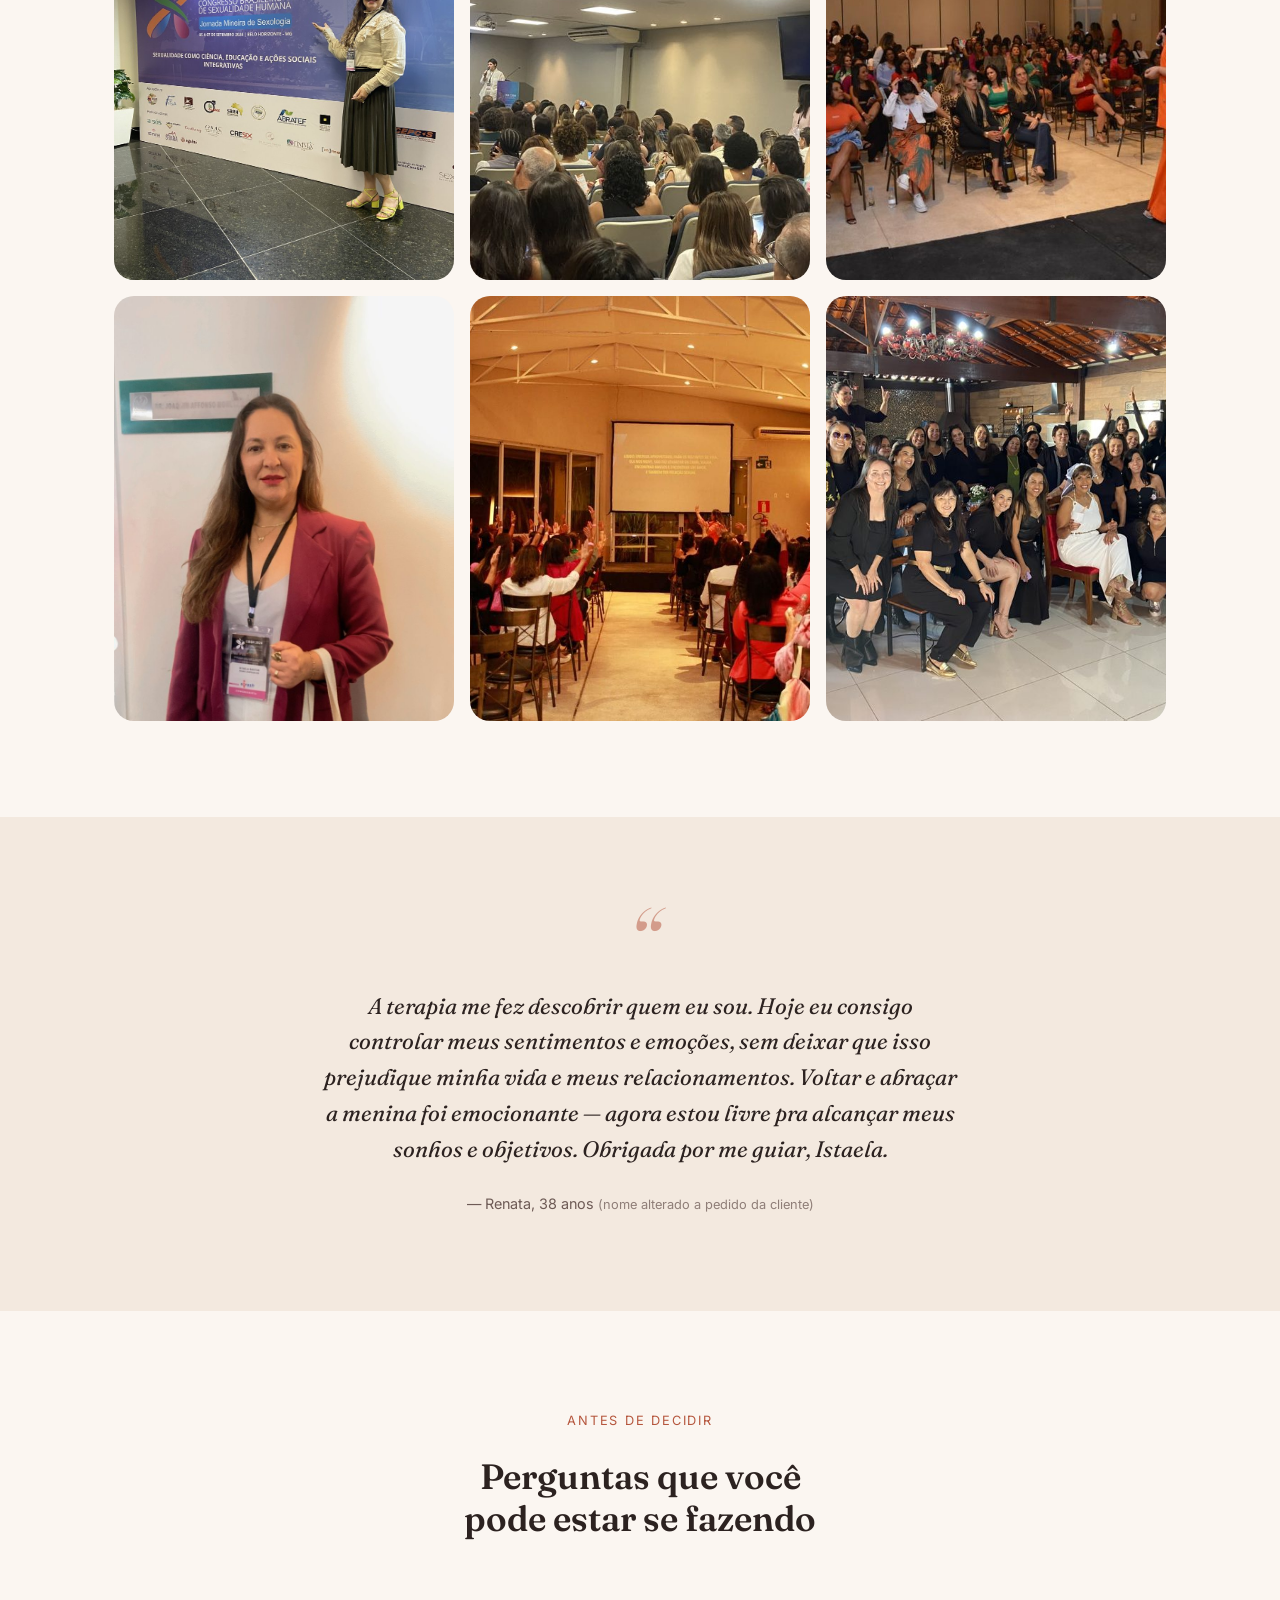
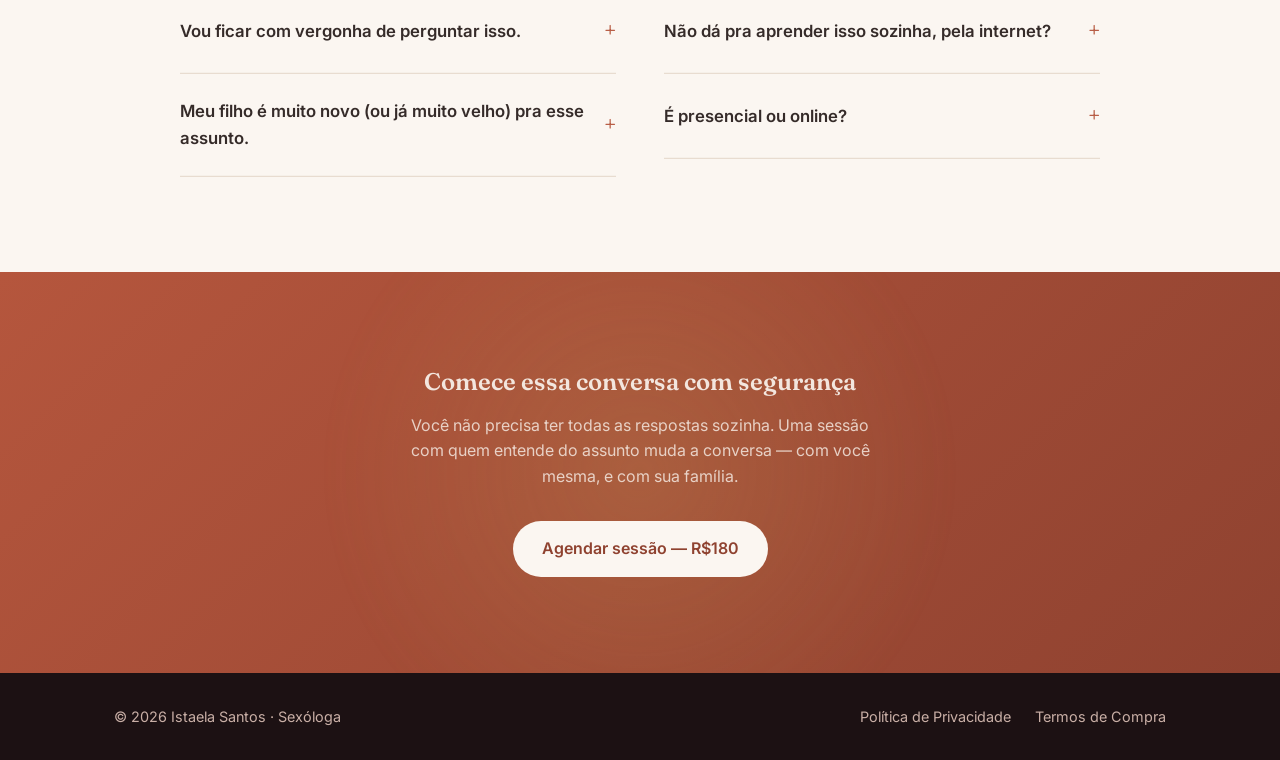
==== commit 4df5d6f3: "Corrige páginas legais expostas e ativa WhatsApp real Bug real reportado: política de privacidade e " ====
--- a/index.html
+++ b/index.html
@@ -50,7 +50,7 @@
       <a href="#como-funciona">Como funciona</a>
       <a href="#sobre">Sobre</a>
       <a href="#perguntas">Perguntas</a>
-      <a class="btn btn-primary btn-sm" href="#contato">Agendar sessão</a>
+      <a class="btn btn-primary btn-sm" href="https://wa.me/553197880019" target="_blank" rel="noopener">Agendar sessão</a>
     </nav>
   </div>
 </header>
@@ -65,7 +65,7 @@
         <h1 class="hero-in hero-in-2">Informação sexual segura, sem tabu, pra você e pra sua família</h1>
         <p class="subhead hero-in hero-in-3">Sessão individual com sexóloga — pra você se informar sem vergonha, e pra aprender a conversar sobre sexualidade com seus filhos do jeito certo.</p>
         <div class="hero-actions hero-in hero-in-4">
-          <a class="btn btn-primary" href="#contato">Agendar sessão — R$180</a>
+          <a class="btn btn-primary" href="https://wa.me/553197880019" target="_blank" rel="noopener">Agendar sessão — R$180</a>
           <a class="btn btn-ghost" href="#como-funciona">Como funciona</a>
         </div>
       </div>
@@ -351,7 +351,7 @@
     <div class="container">
       <h2>Comece essa conversa com segurança</h2>
       <p>Você não precisa ter todas as respostas sozinha. Uma sessão com quem entende do assunto muda a conversa — com você mesma, e com sua família.</p>
-      <a class="btn btn-primary" href="https://wa.me/SEUNUMERO" target="_blank" rel="noopener">Agendar sessão — R$180</a>
+      <a class="btn btn-primary" href="https://wa.me/553197880019" target="_blank" rel="noopener">Agendar sessão — R$180</a>
     </div>
   </section>
 
@@ -367,7 +367,7 @@
   </div>
 </footer>
 
-<a class="btn btn-primary sticky-cta" href="#contato">Agendar sessão</a>
+<a class="btn btn-primary sticky-cta" href="https://wa.me/553197880019" target="_blank" rel="noopener">Agendar sessão</a>
 
 <script src="assets/main.js" defer></script>
 </body>
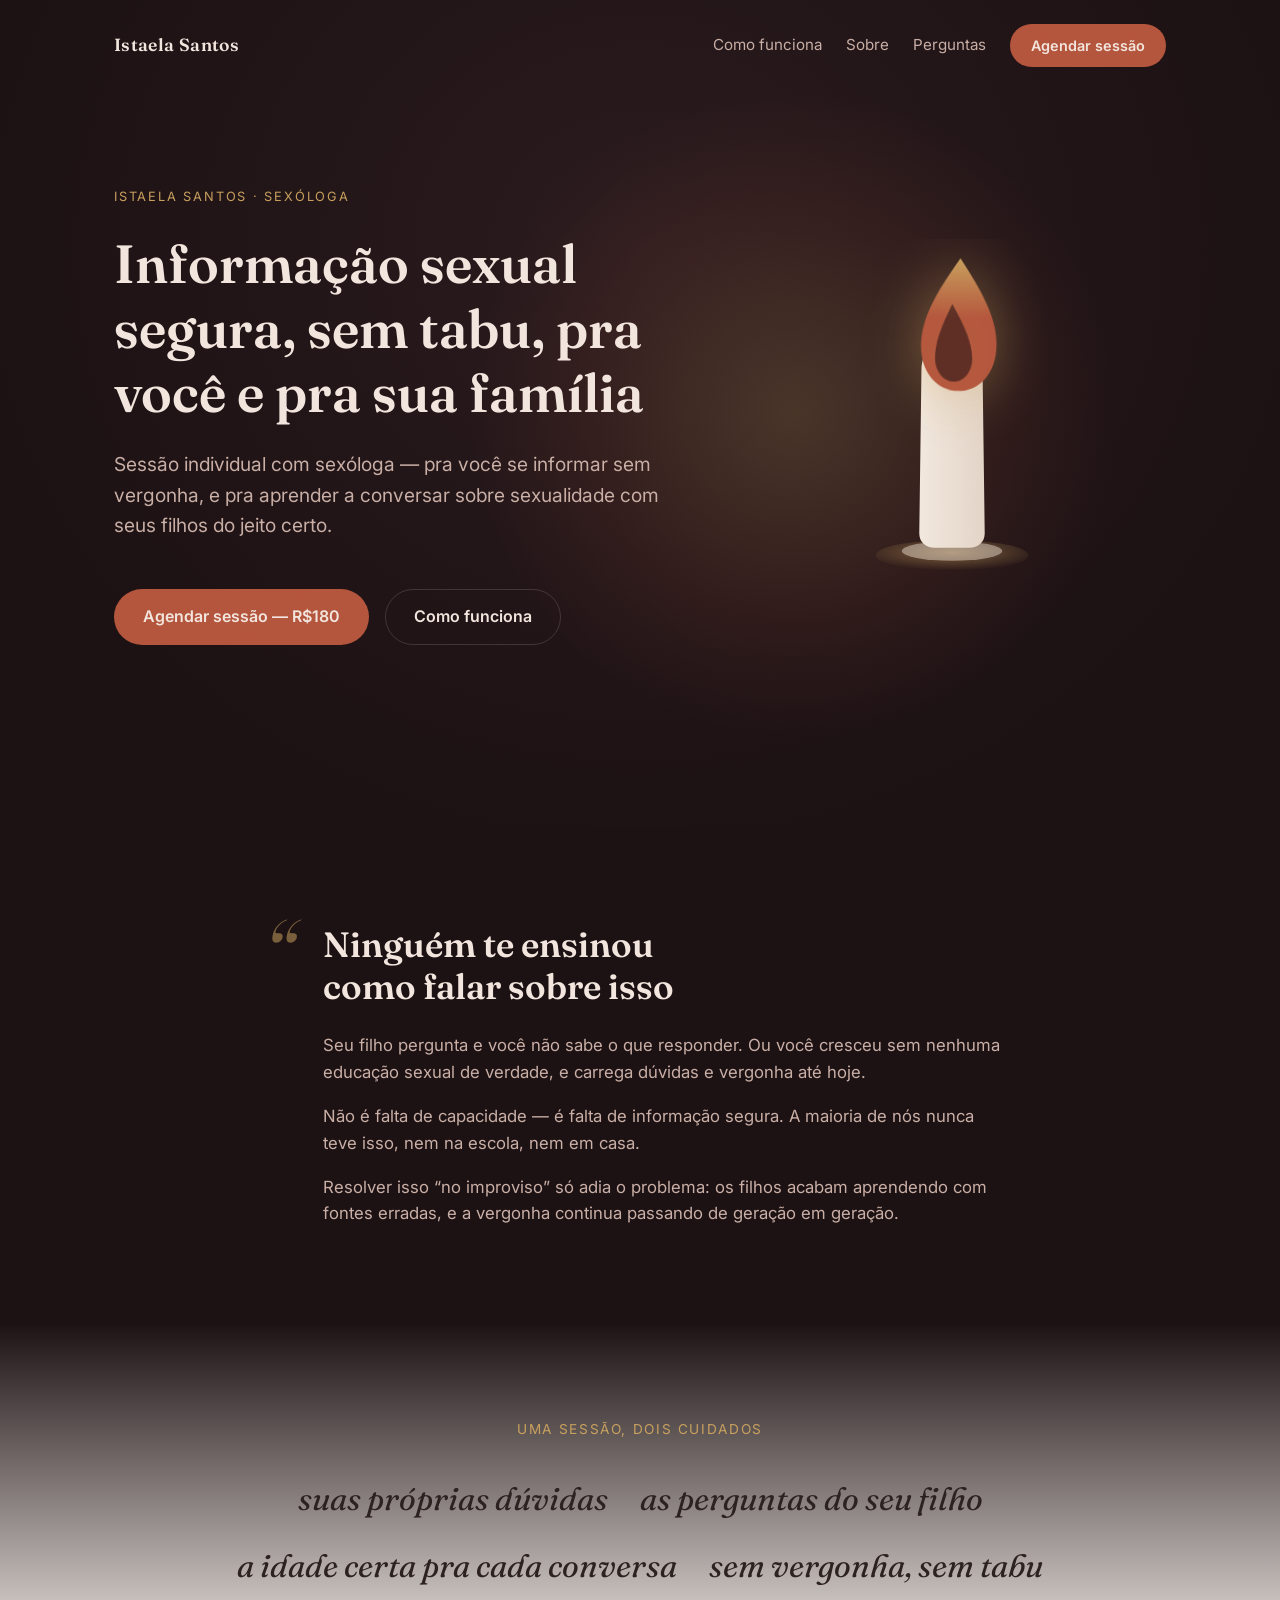
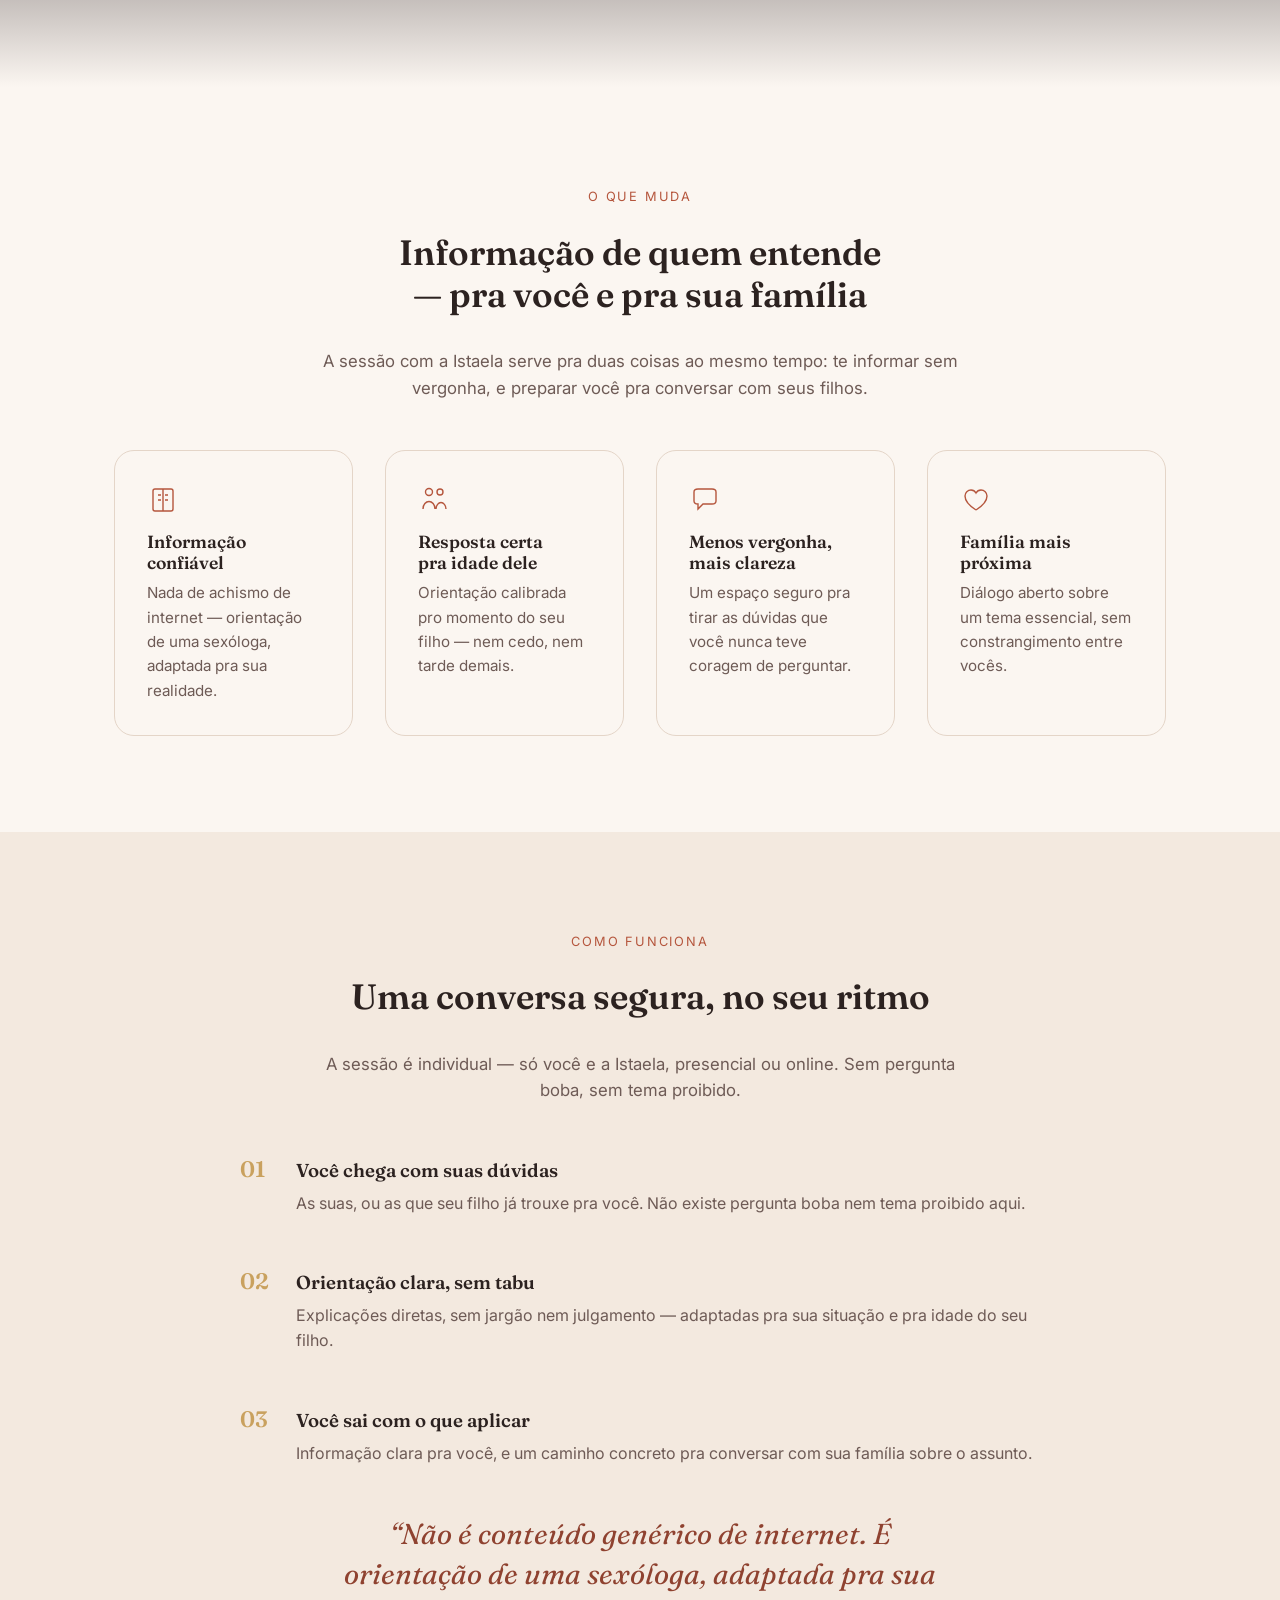
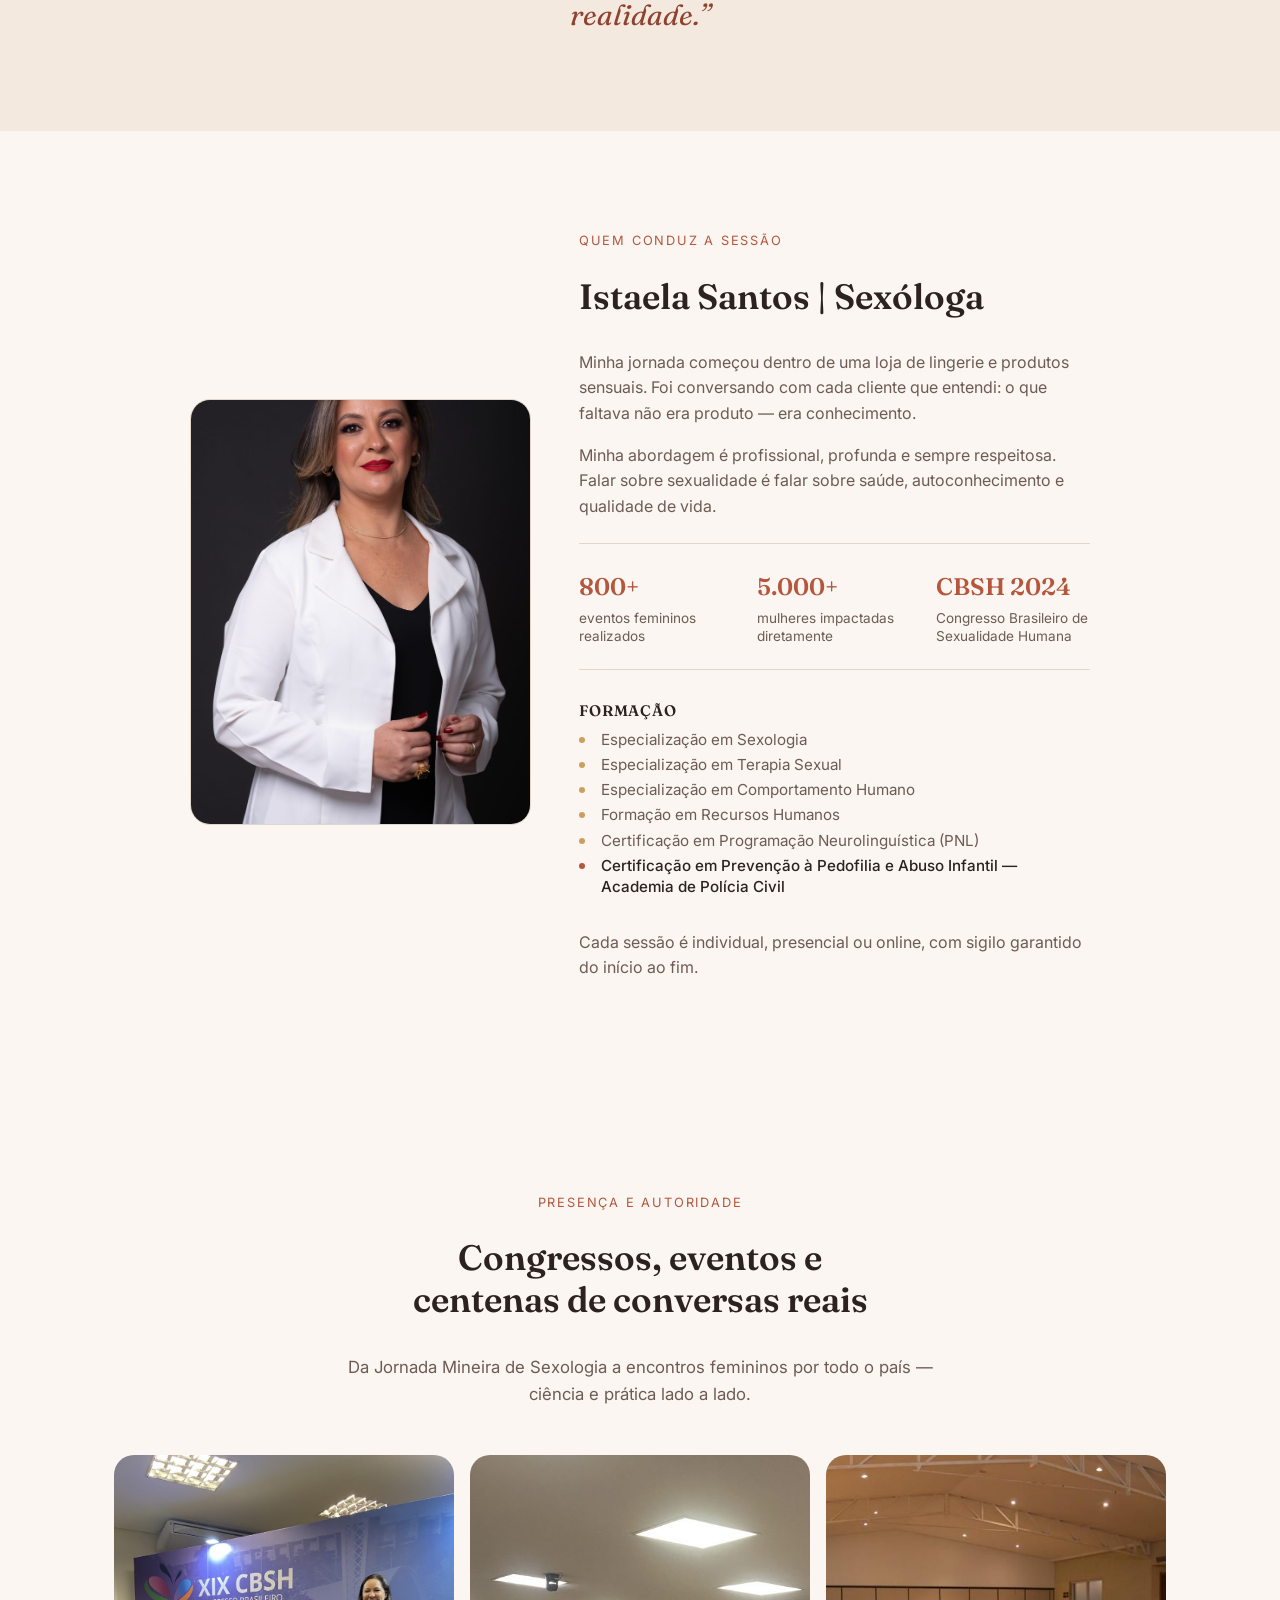
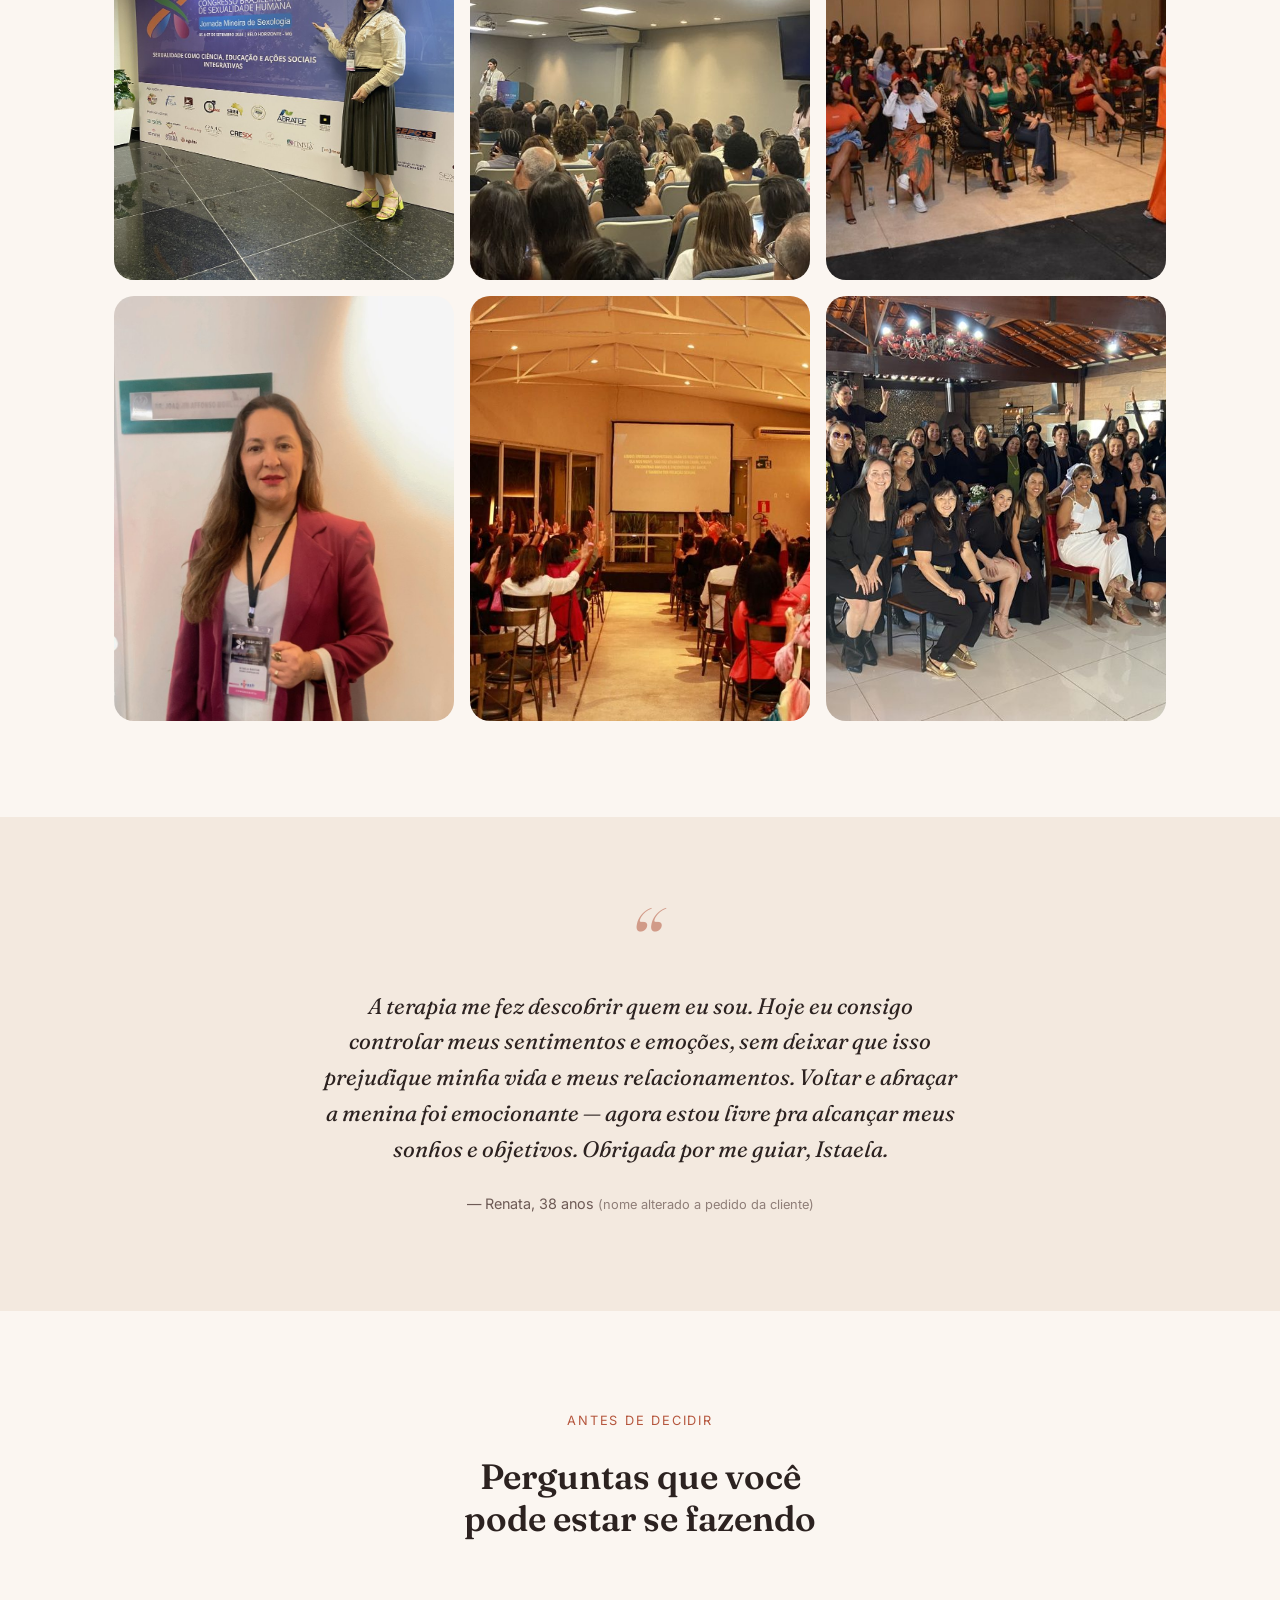
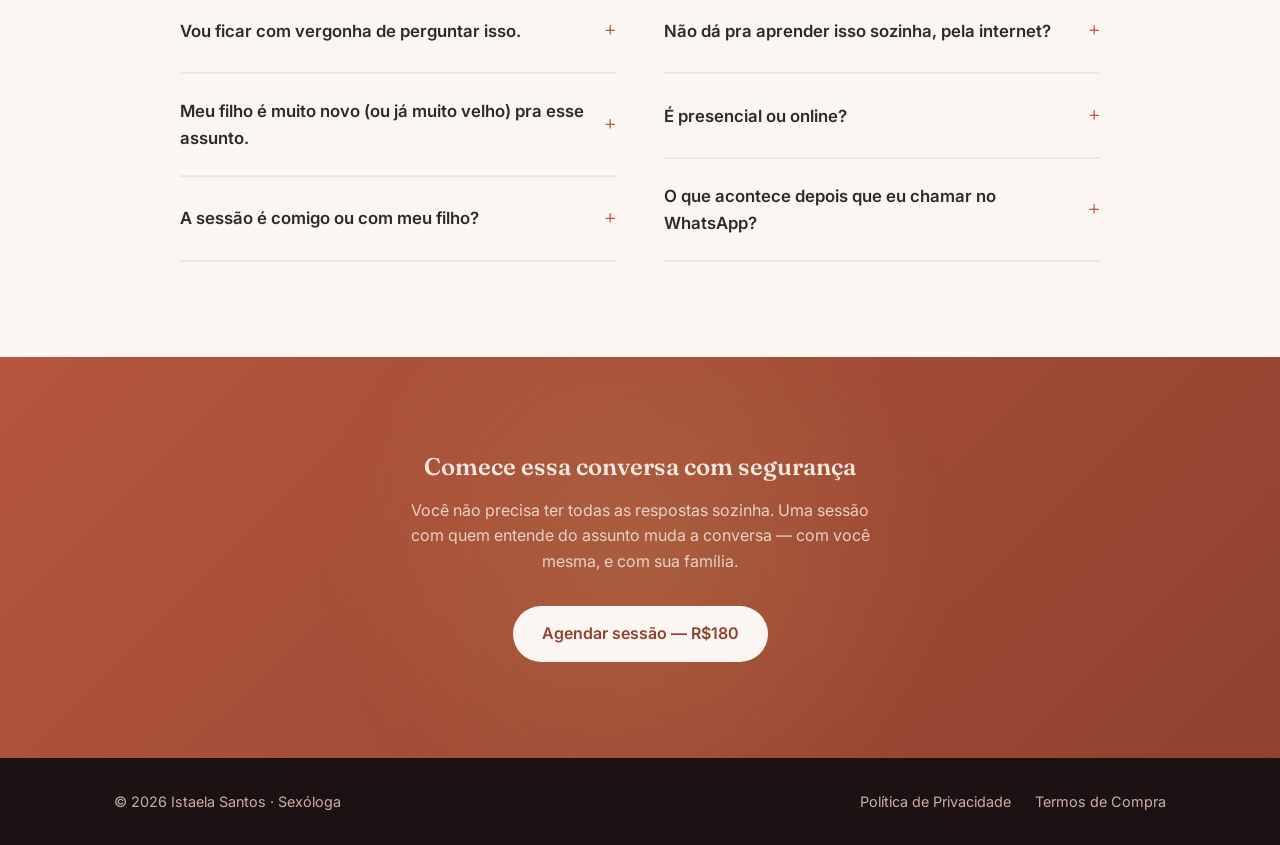
==== commit 1b116f22: "Responde 2 dúvidas do FAQ, consolida pendências de negócio reais Adiciona: "a sessão é comigo ou com" ====
--- a/index.html
+++ b/index.html
@@ -330,6 +330,10 @@
             <summary>Meu filho é muito novo (ou já muito velho) pra esse assunto.</summary>
             <div class="faq-answer"><p>A orientação é adaptada pra idade certa — a sessão ajuda a calibrar exatamente isso.</p></div>
           </details>
+          <details class="faq-item">
+            <summary>A sessão é comigo ou com meu filho?</summary>
+            <div class="faq-answer"><p>É com você. A sessão prepara você — como mãe/pai ou como mulher buscando informação — pra depois levar isso pra sua família do seu jeito.</p></div>
+          </details>
         </div>
         <div class="faq-col">
           <details class="faq-item">
@@ -339,6 +343,10 @@
           <details class="faq-item">
             <summary>É presencial ou online?</summary>
             <div class="faq-answer"><p>Os dois — você escolhe o formato que fizer mais sentido pra você.</p></div>
+          </details>
+          <details class="faq-item">
+            <summary>O que acontece depois que eu chamar no WhatsApp?</summary>
+            <div class="faq-answer"><p>Você fala direto com a Istaela pra combinar dia, horário e formato (presencial ou online) da sua sessão.</p></div>
           </details>
         </div>
       </div>
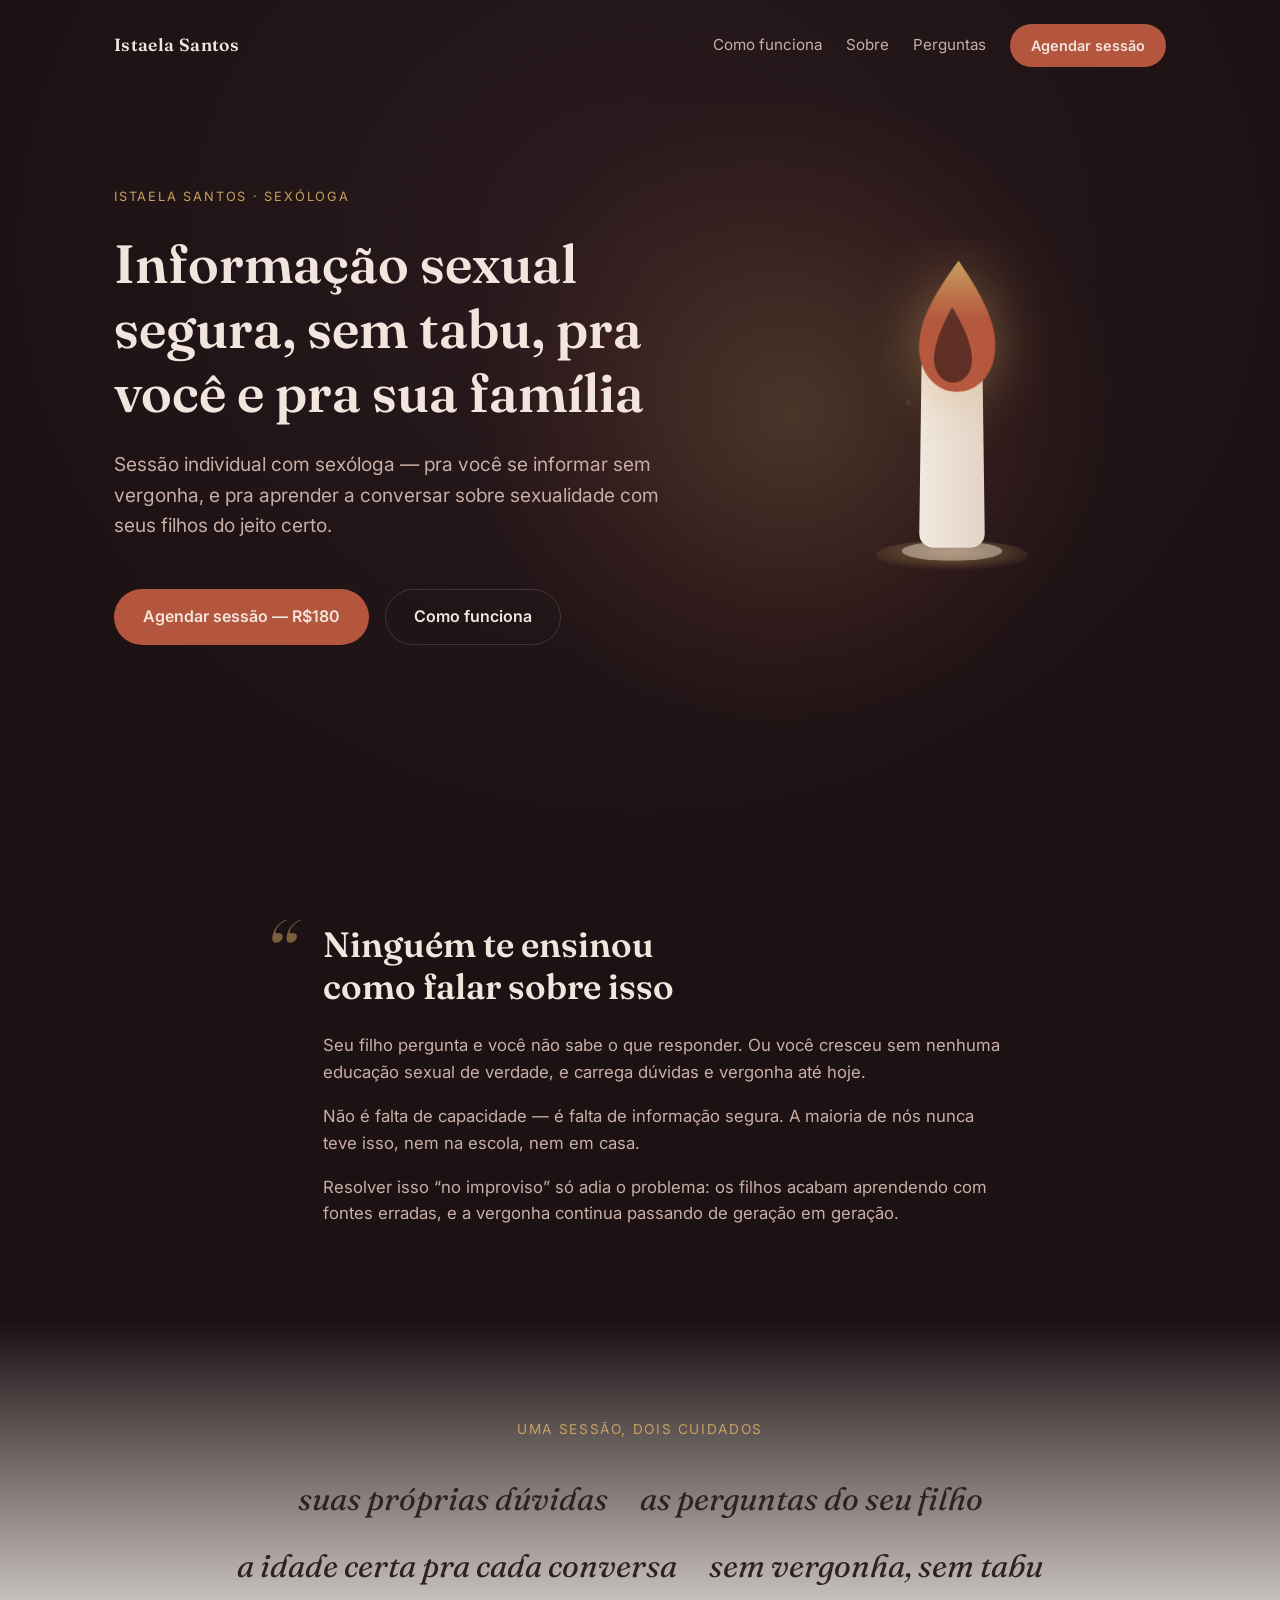
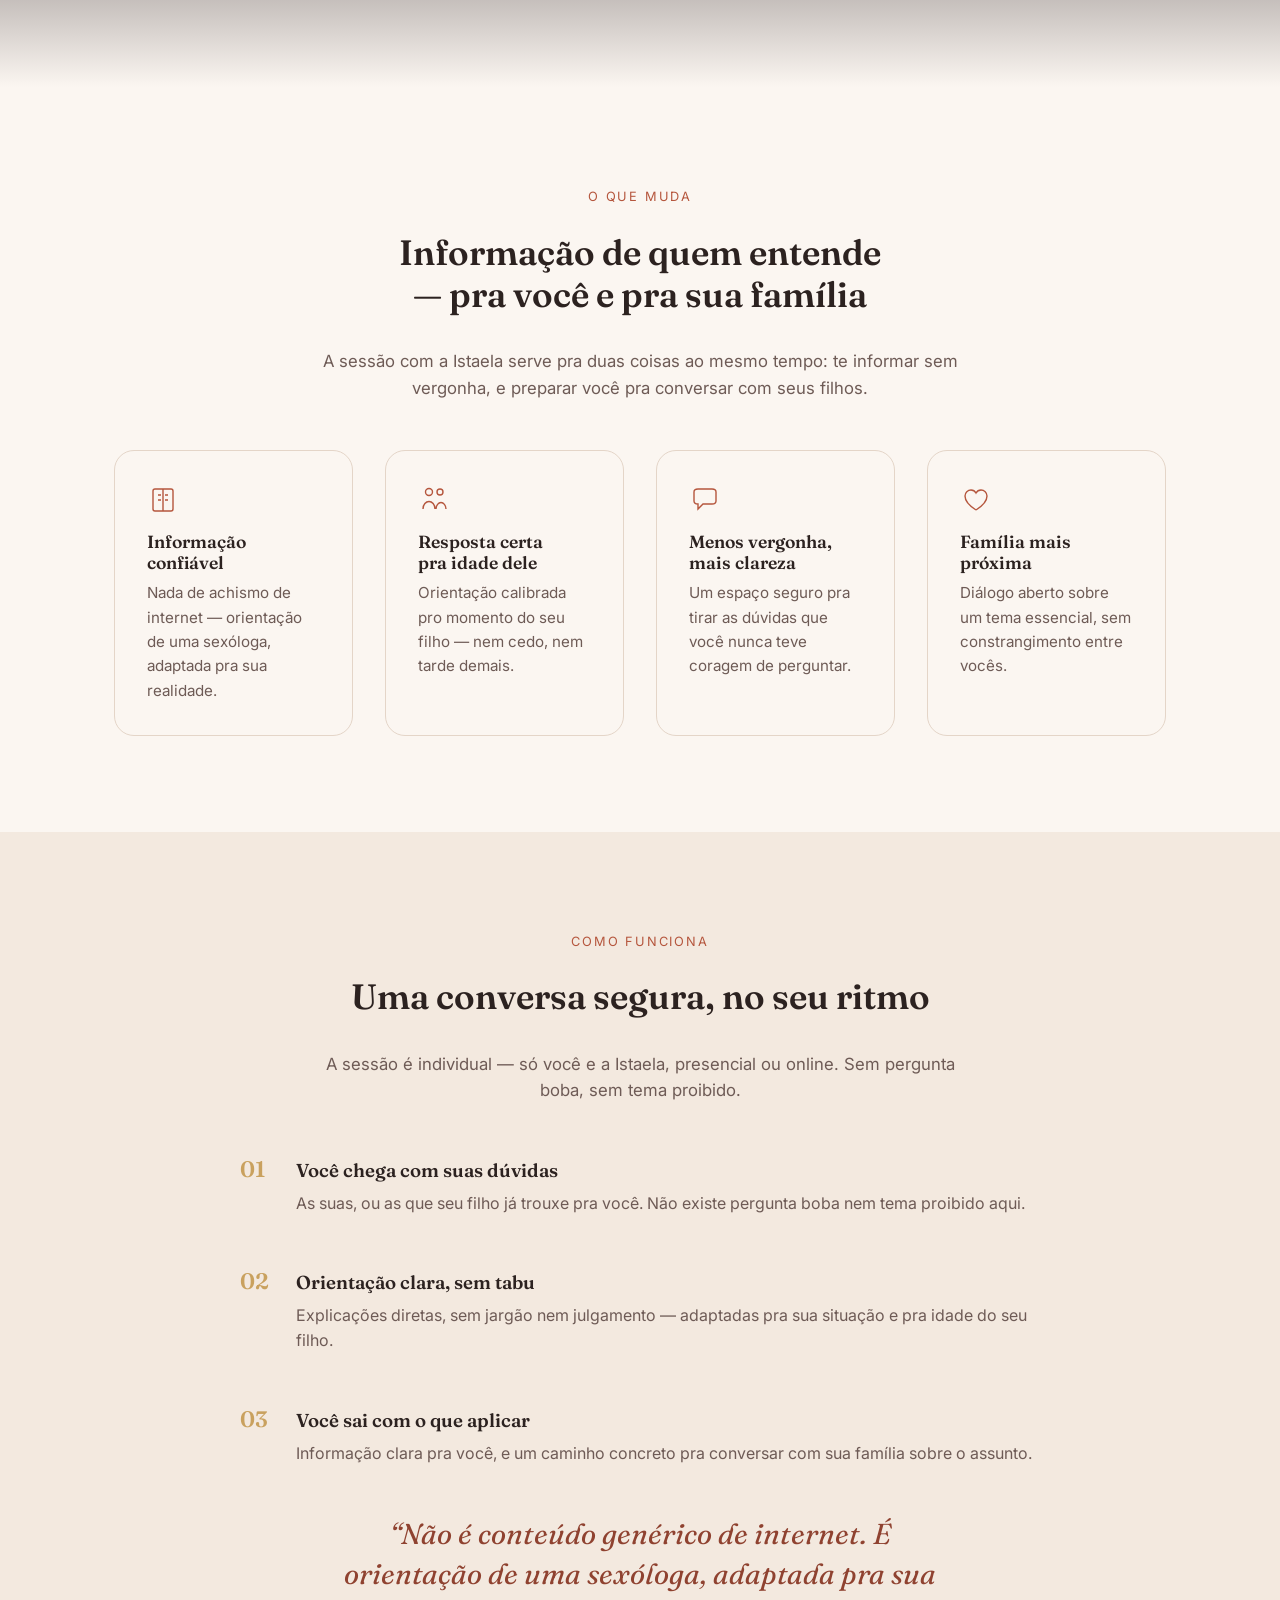
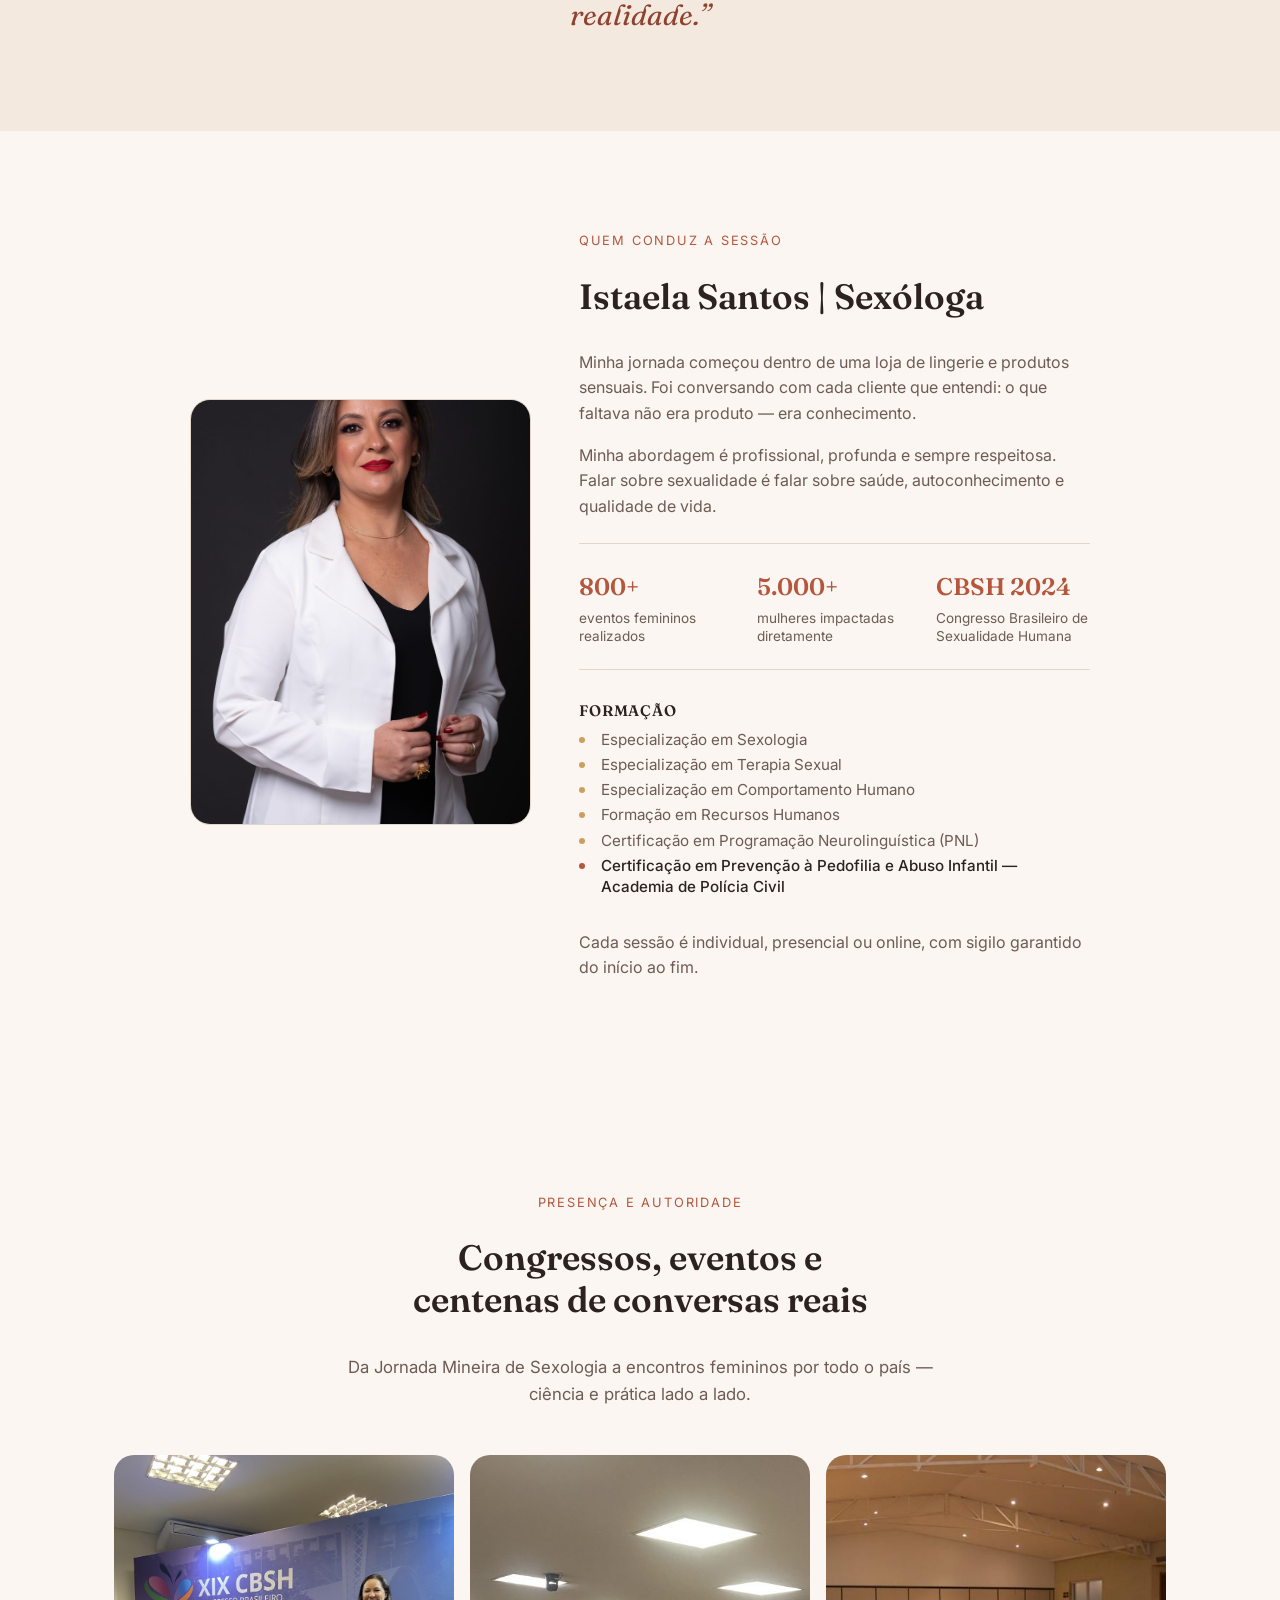
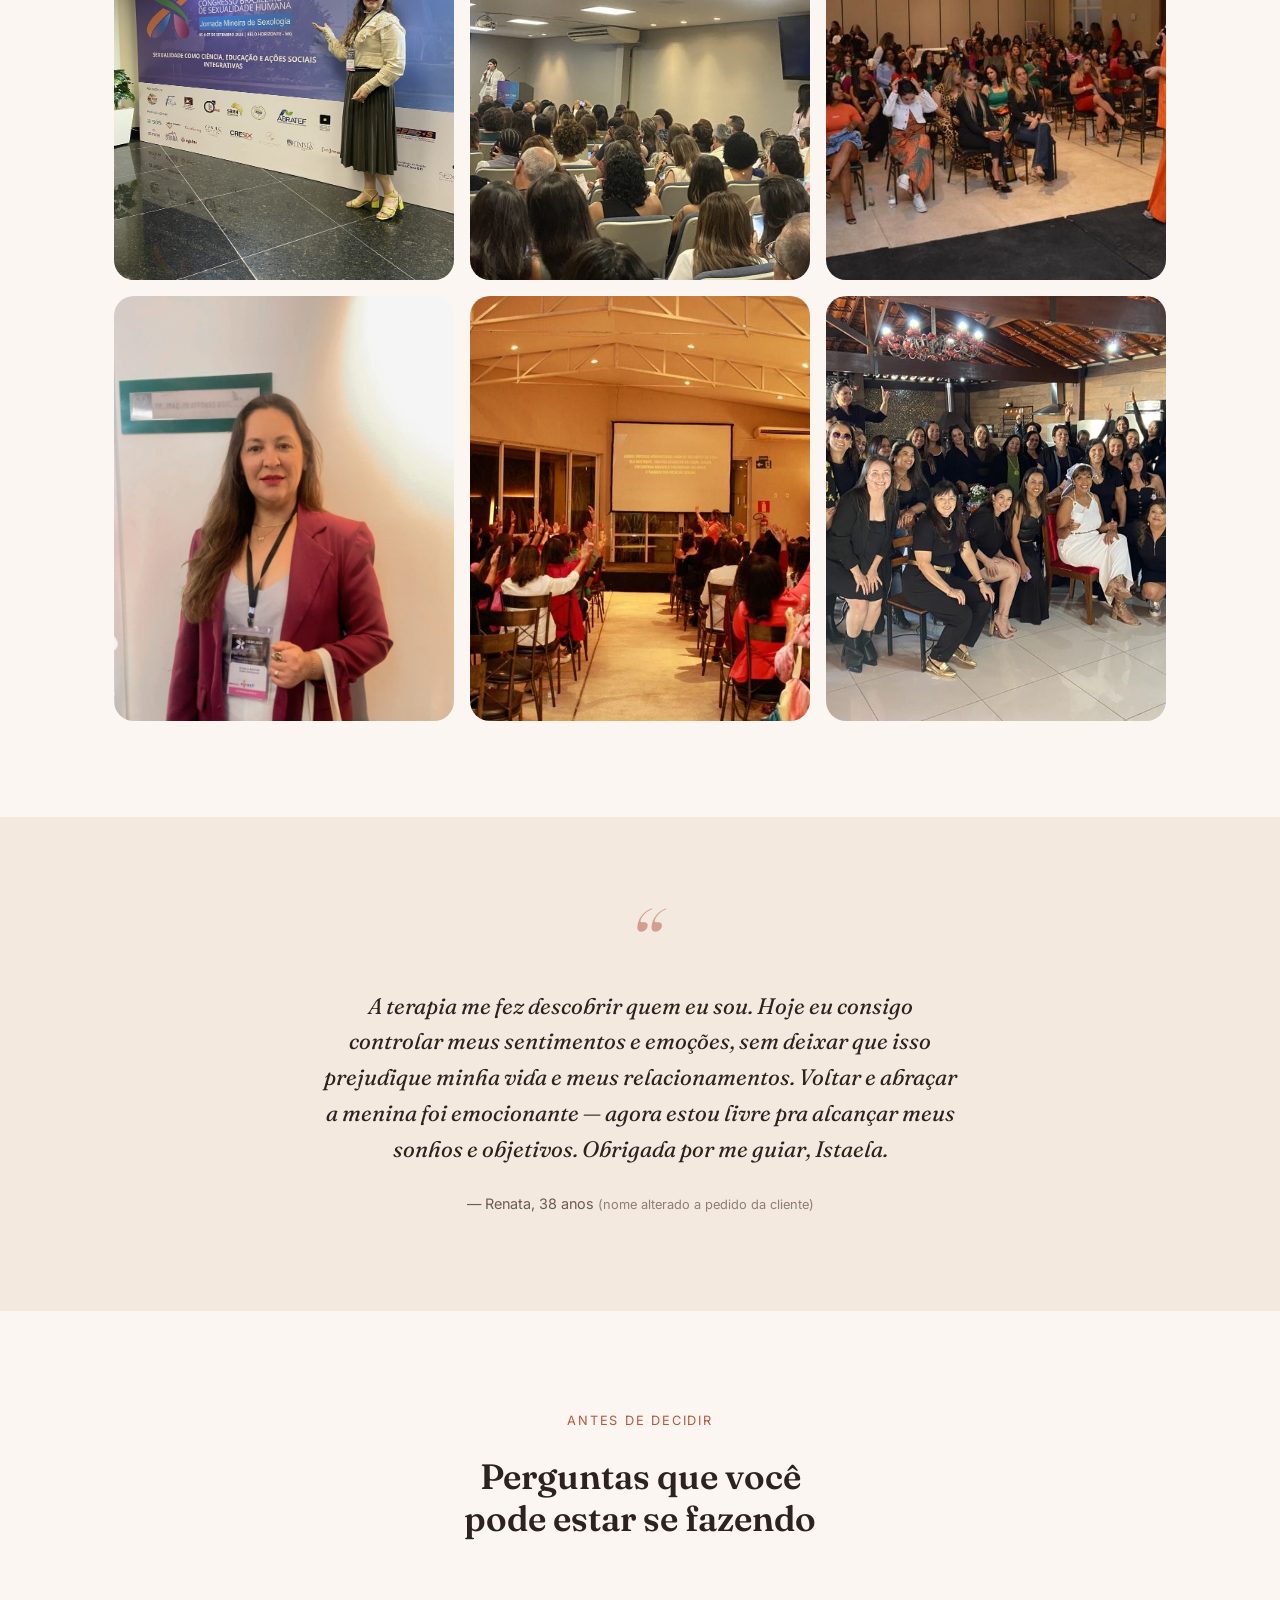
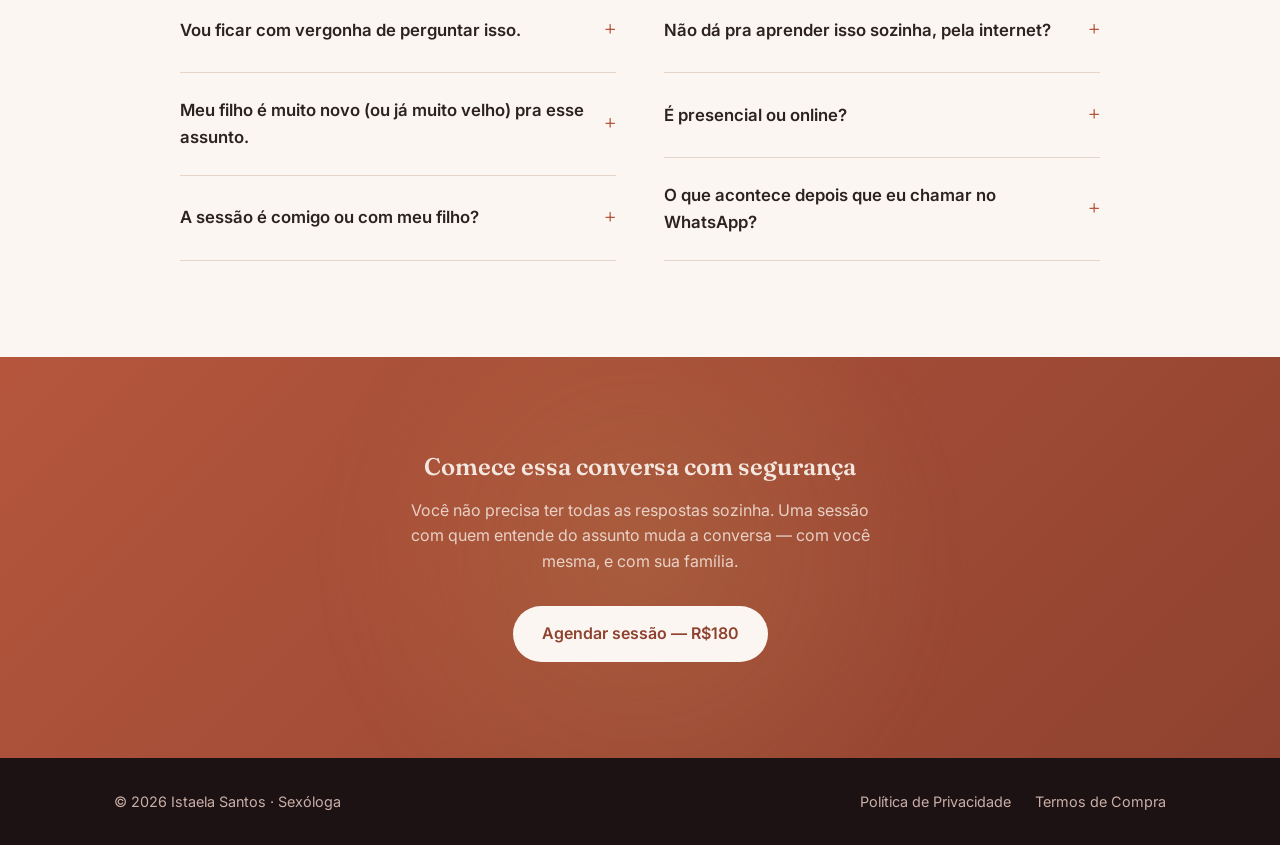
==== commit a7d8cd90: "Add files via upload" ====
--- a/index.html
+++ b/index.html
@@ -87,25 +87,20 @@
             </radialGradient>
           </defs>
 
-          <!-- brasas ambiente (camada 3: fundo) -->
           <circle class="ember ember-1" cx="70" cy="150" r="2.5" fill="var(--dourado)"/>
           <circle class="ember ember-2" cx="150" cy="120" r="2" fill="var(--dourado)"/>
           <circle class="ember ember-3" cx="95" cy="170" r="1.8" fill="var(--terracota)"/>
 
-          <!-- prato/base -->
           <ellipse cx="110" cy="290" rx="70" ry="14" fill="url(#plateGradient)"/>
           <ellipse cx="110" cy="286" rx="46" ry="9" fill="var(--dawn-border)" opacity="0.5"/>
 
-          <!-- vela (camada 2: objeto parado, dá contexto) -->
           <path fill="url(#waxGradient)"
             d="M82,120 C82,110 86,104 90,100 L130,100 C134,104 138,110 138,120 L140,270 C140,278 134,283 126,283 L94,283 C86,283 80,278 80,270 Z"/>
           <ellipse cx="110" cy="100" rx="24" ry="6" fill="#FBF6F1"/>
           <path d="M92,105 C96,112 90,118 96,124" stroke="#E4D5C8" stroke-width="1.5" fill="none" opacity="0.6"/>
 
-          <!-- pavio -->
           <line x1="110" y1="100" x2="110" y2="88" stroke="#4A3A2E" stroke-width="2" stroke-linecap="round"/>
 
-          <!-- chama (camada 1: primária, flicker) -->
           <g class="flame-group">
             <path class="flame-outer" fill="url(#flameGradient)"
               d="M110,26 C86,58 74,80 74,102 C74,126 90,142 110,142 C130,142 146,126 146,102 C146,80 134,58 110,26 Z"/>
@@ -117,7 +112,6 @@
     </div>
   </section>
 
-  <!-- Dor -->
   <section class="section-dusk">
     <div class="container">
       <div class="dor-layout">
@@ -132,7 +126,6 @@
     </div>
   </section>
 
-  <!-- Transição: os dois públicos -->
   <section class="senses-transition">
     <div class="senses-parallax" aria-hidden="true"></div>
     <div class="container">
@@ -146,7 +139,6 @@
     </div>
   </section>
 
-  <!-- Benefícios -->
   <section class="section-dawn" id="beneficios">
     <div class="container">
       <div class="section-header reveal">
@@ -190,7 +182,6 @@
     </div>
   </section>
 
-  <!-- Como funciona -->
   <section class="section-dawn surface" id="como-funciona">
     <div class="container">
       <div class="section-header reveal">
@@ -230,7 +221,6 @@
     </div>
   </section>
 
-  <!-- Sobre -->
   <section class="section-dawn" id="sobre">
     <div class="container">
       <div class="sobre-layout reveal">
@@ -265,7 +255,6 @@
     </div>
   </section>
 
-  <!-- Presença em congressos e eventos -->
   <section class="section-dawn" id="eventos">
     <div class="container">
       <div class="section-header reveal">
@@ -302,7 +291,6 @@
     </div>
   </section>
 
-  <!-- Depoimento -->
   <section class="section-dawn surface">
     <div class="container">
       <blockquote class="testimonial reveal">
@@ -313,7 +301,6 @@
     </div>
   </section>
 
-  <!-- Objeções -->
   <section class="section-dawn" id="perguntas">
     <div class="container">
       <div class="section-header reveal">
@@ -353,7 +340,6 @@
     </div>
   </section>
 
-  <!-- CTA final -->
   <section class="final-cta" id="contato">
     <div class="final-cta-glow" aria-hidden="true"></div>
     <div class="container">
@@ -378,5 +364,18 @@
 <a class="btn btn-primary sticky-cta" href="https://wa.me/553197880019" target="_blank" rel="noopener">Agendar sessão</a>
 
 <script src="assets/main.js" defer></script>
+
+<!-- Meta Lead Event: dispara ao clicar em qualquer botão/link do WhatsApp -->
+<script>
+document.addEventListener('DOMContentLoaded', function () {
+  document.querySelectorAll('a[href*="wa.me"]').forEach(function (link) {
+    link.addEventListener('click', function () {
+      if (typeof fbq === 'function') {
+        fbq('track', 'Lead');
+      }
+    });
+  });
+});
+</script>
 </body>
 </html>
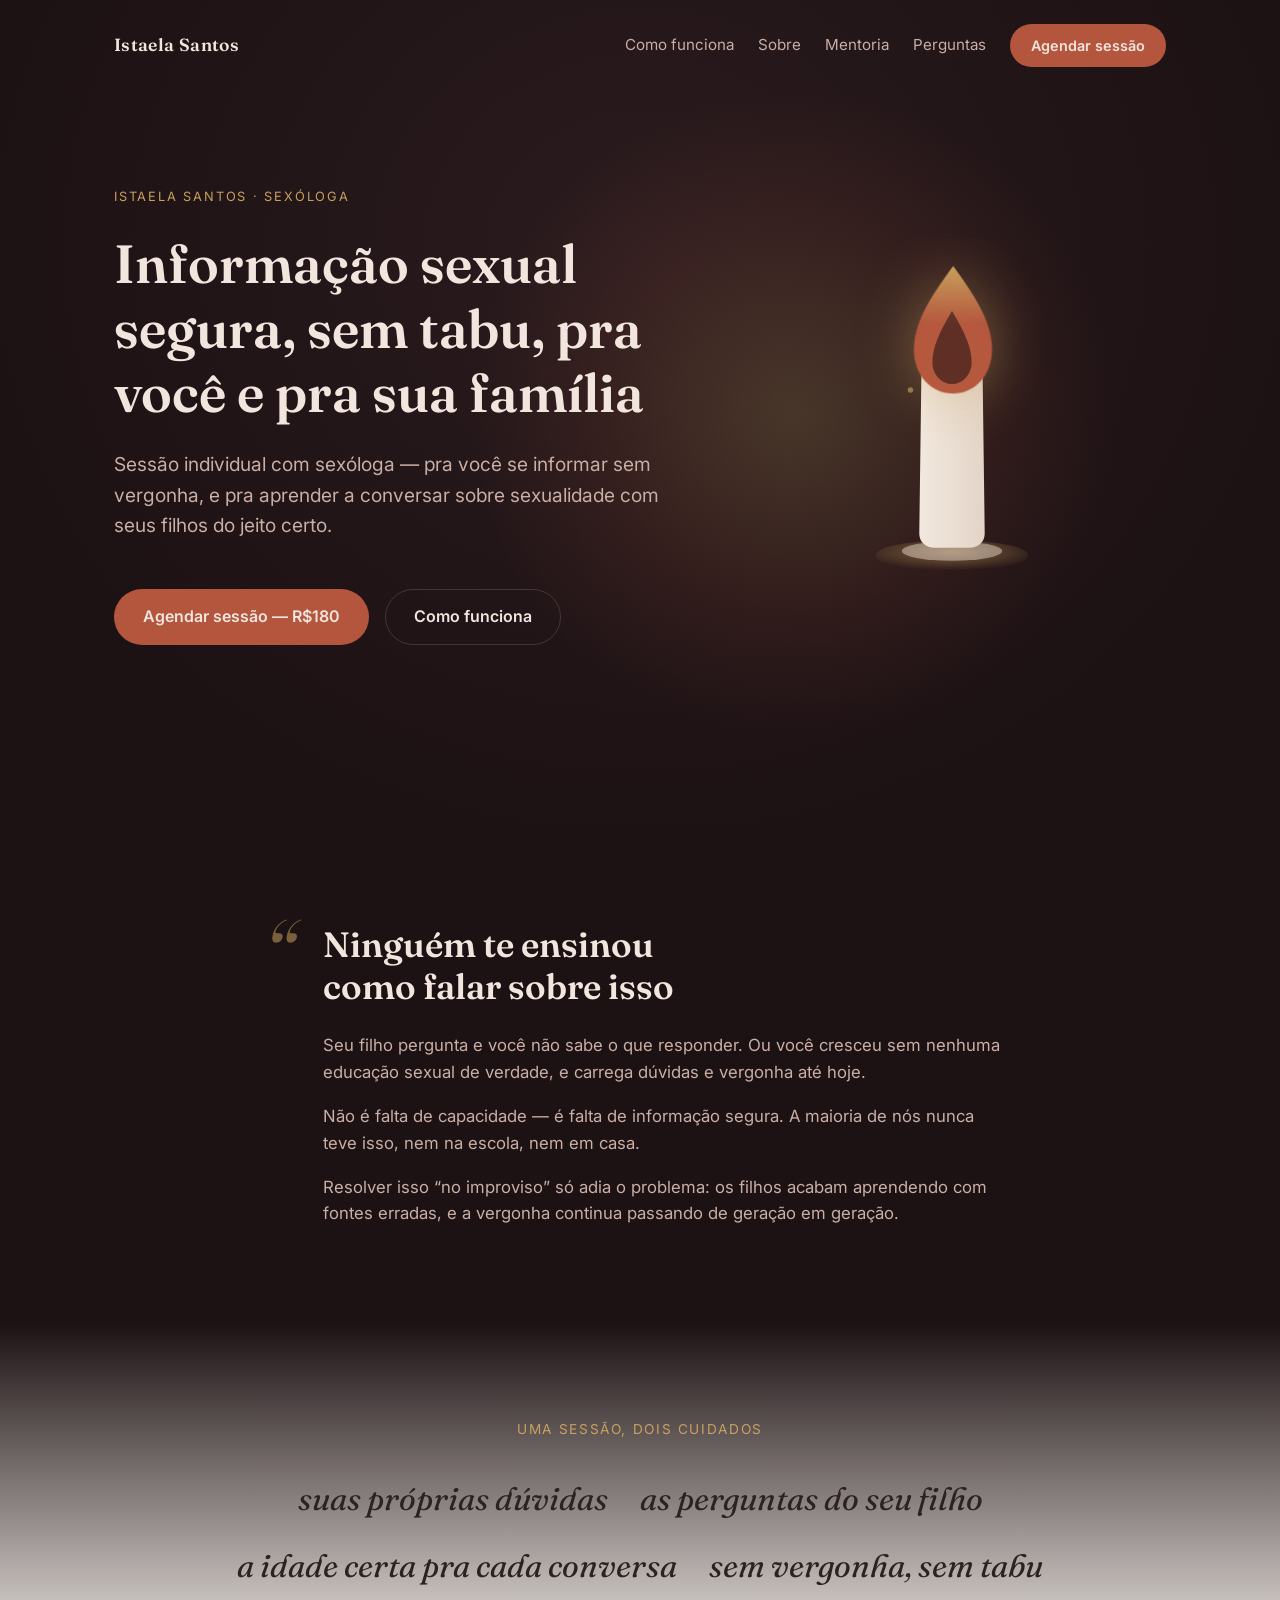
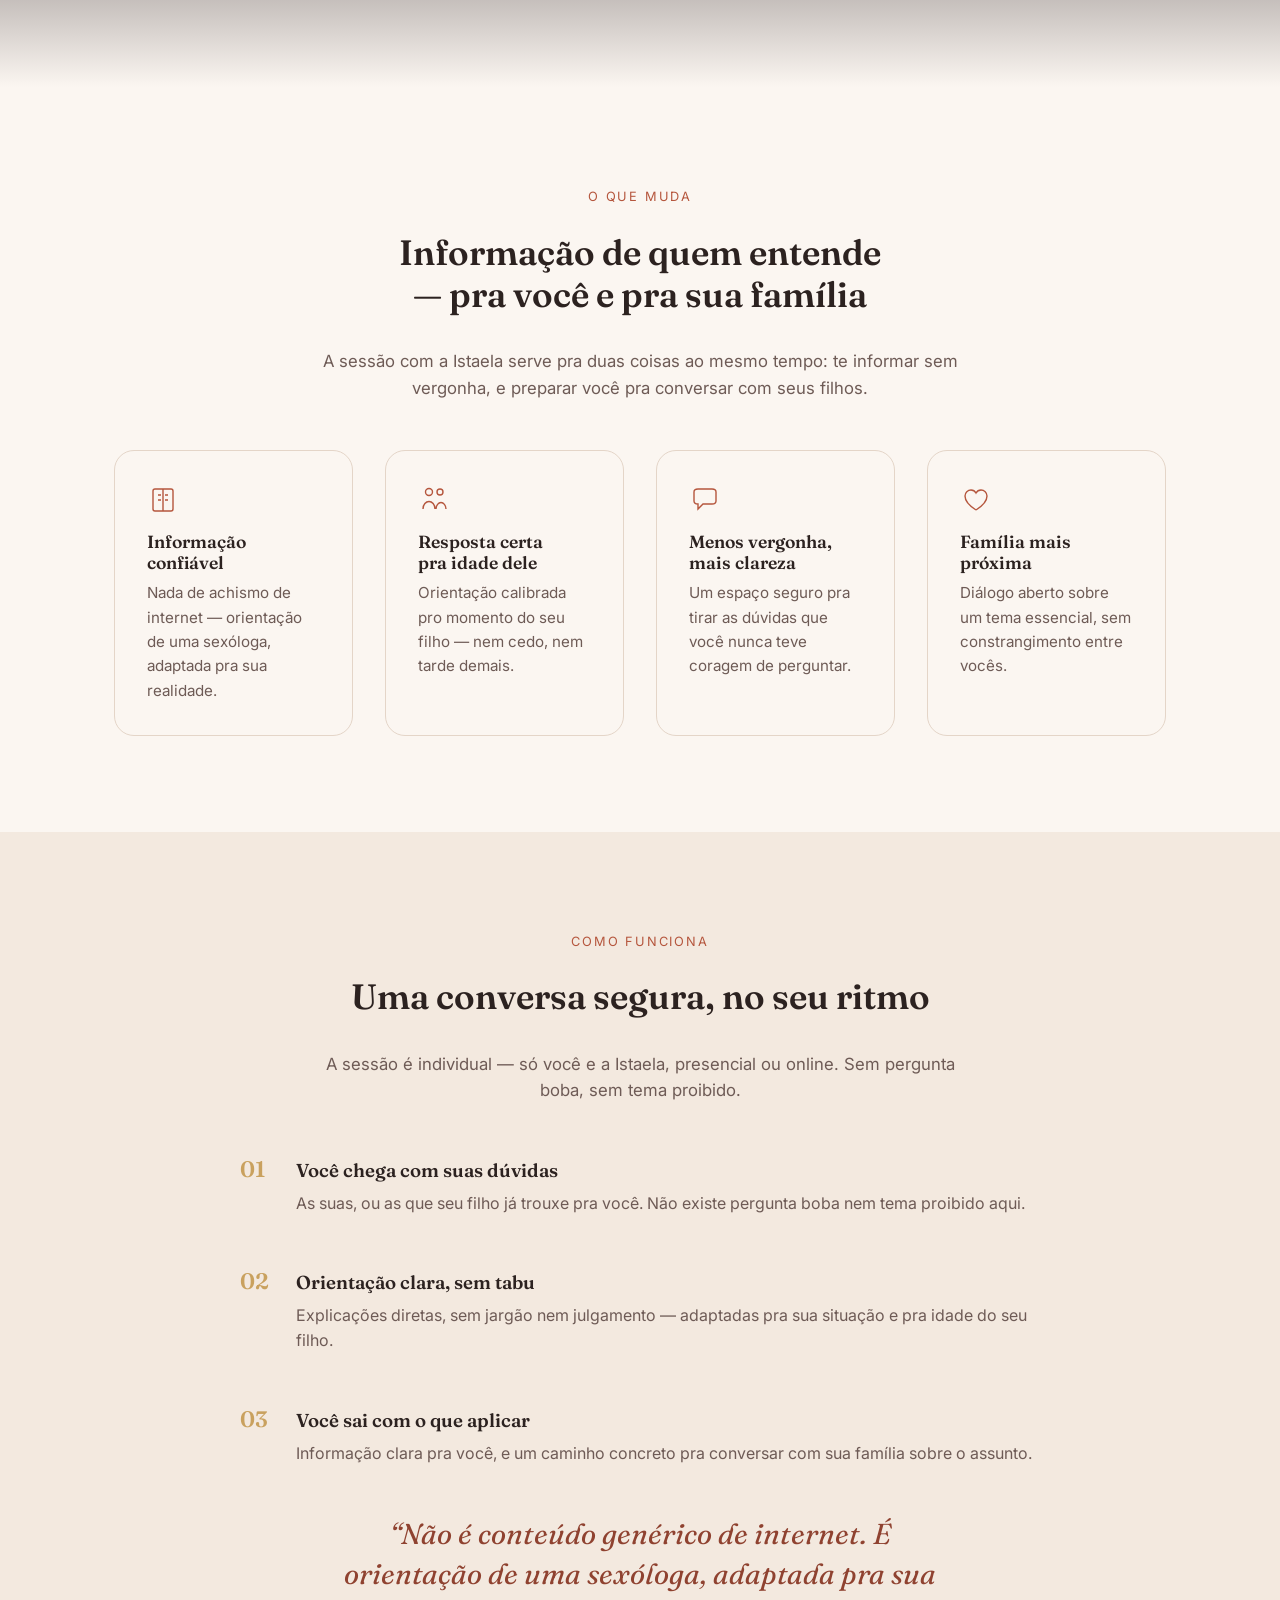
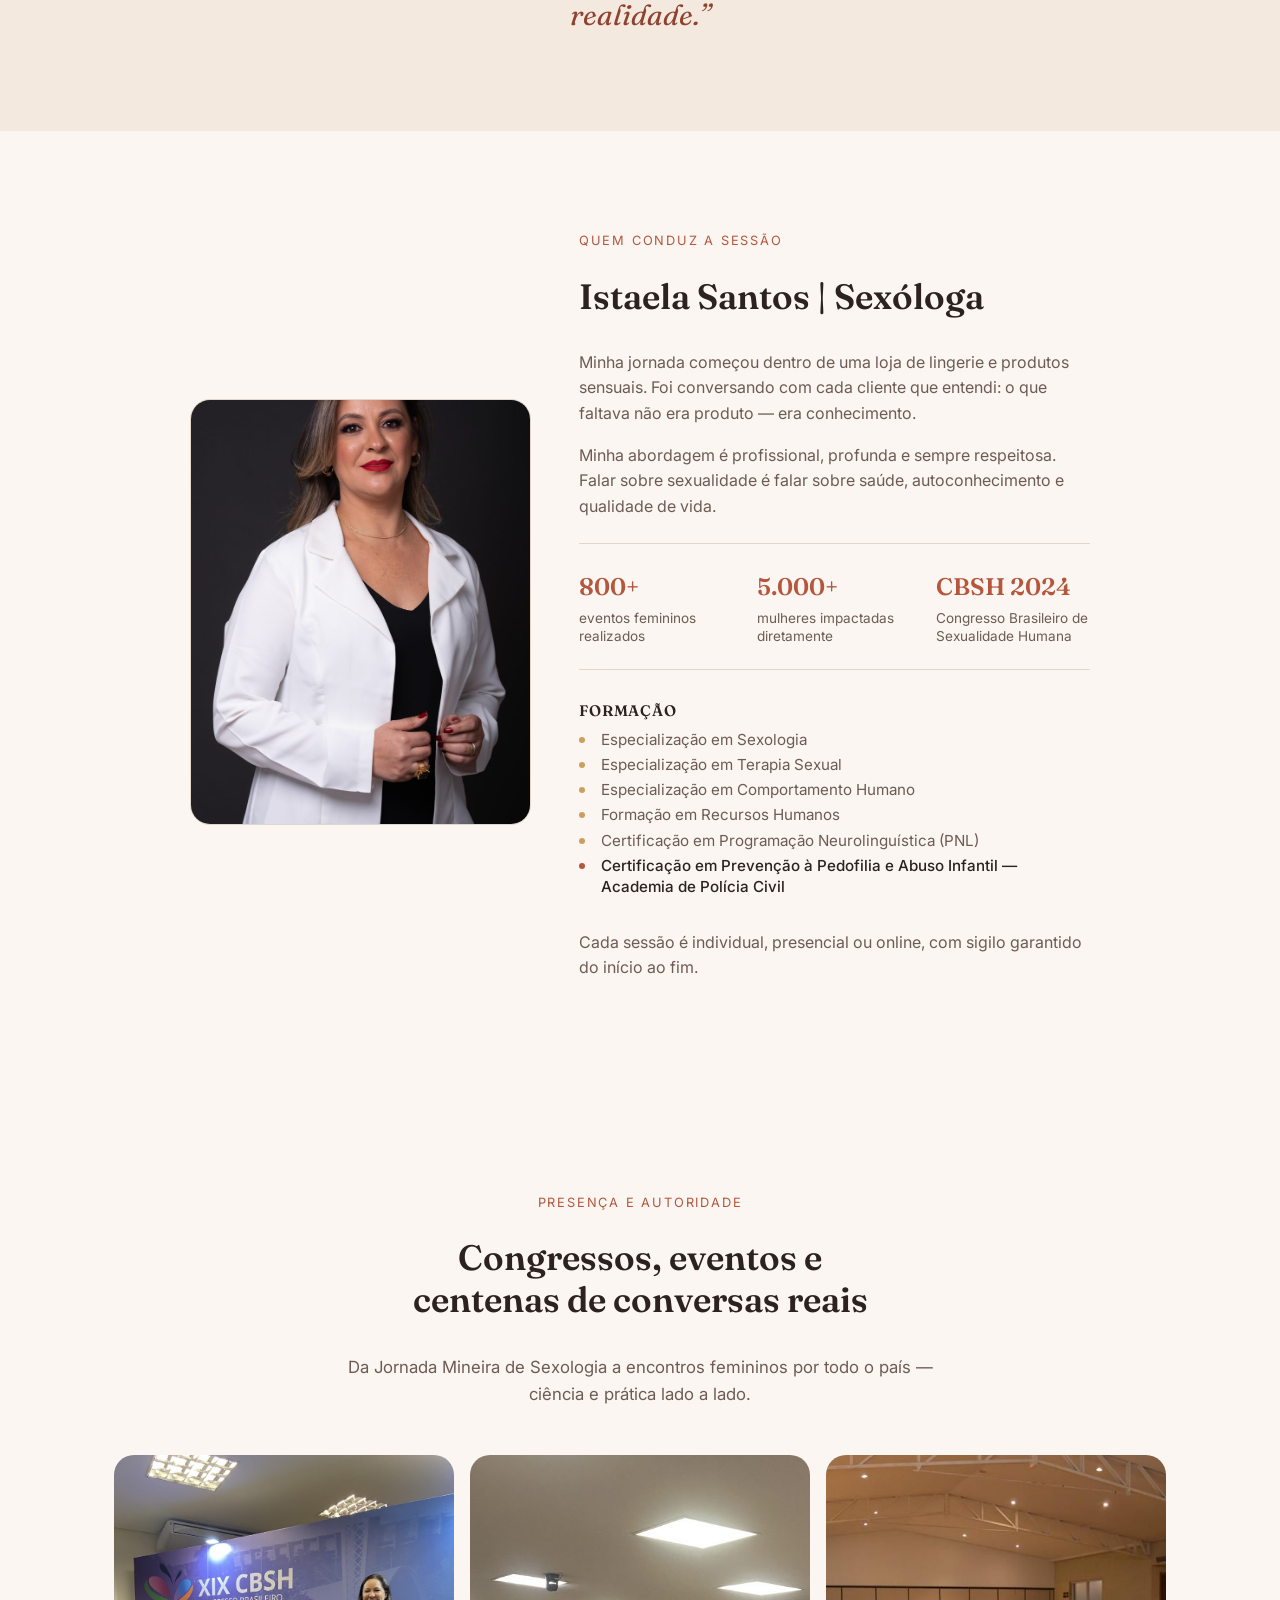
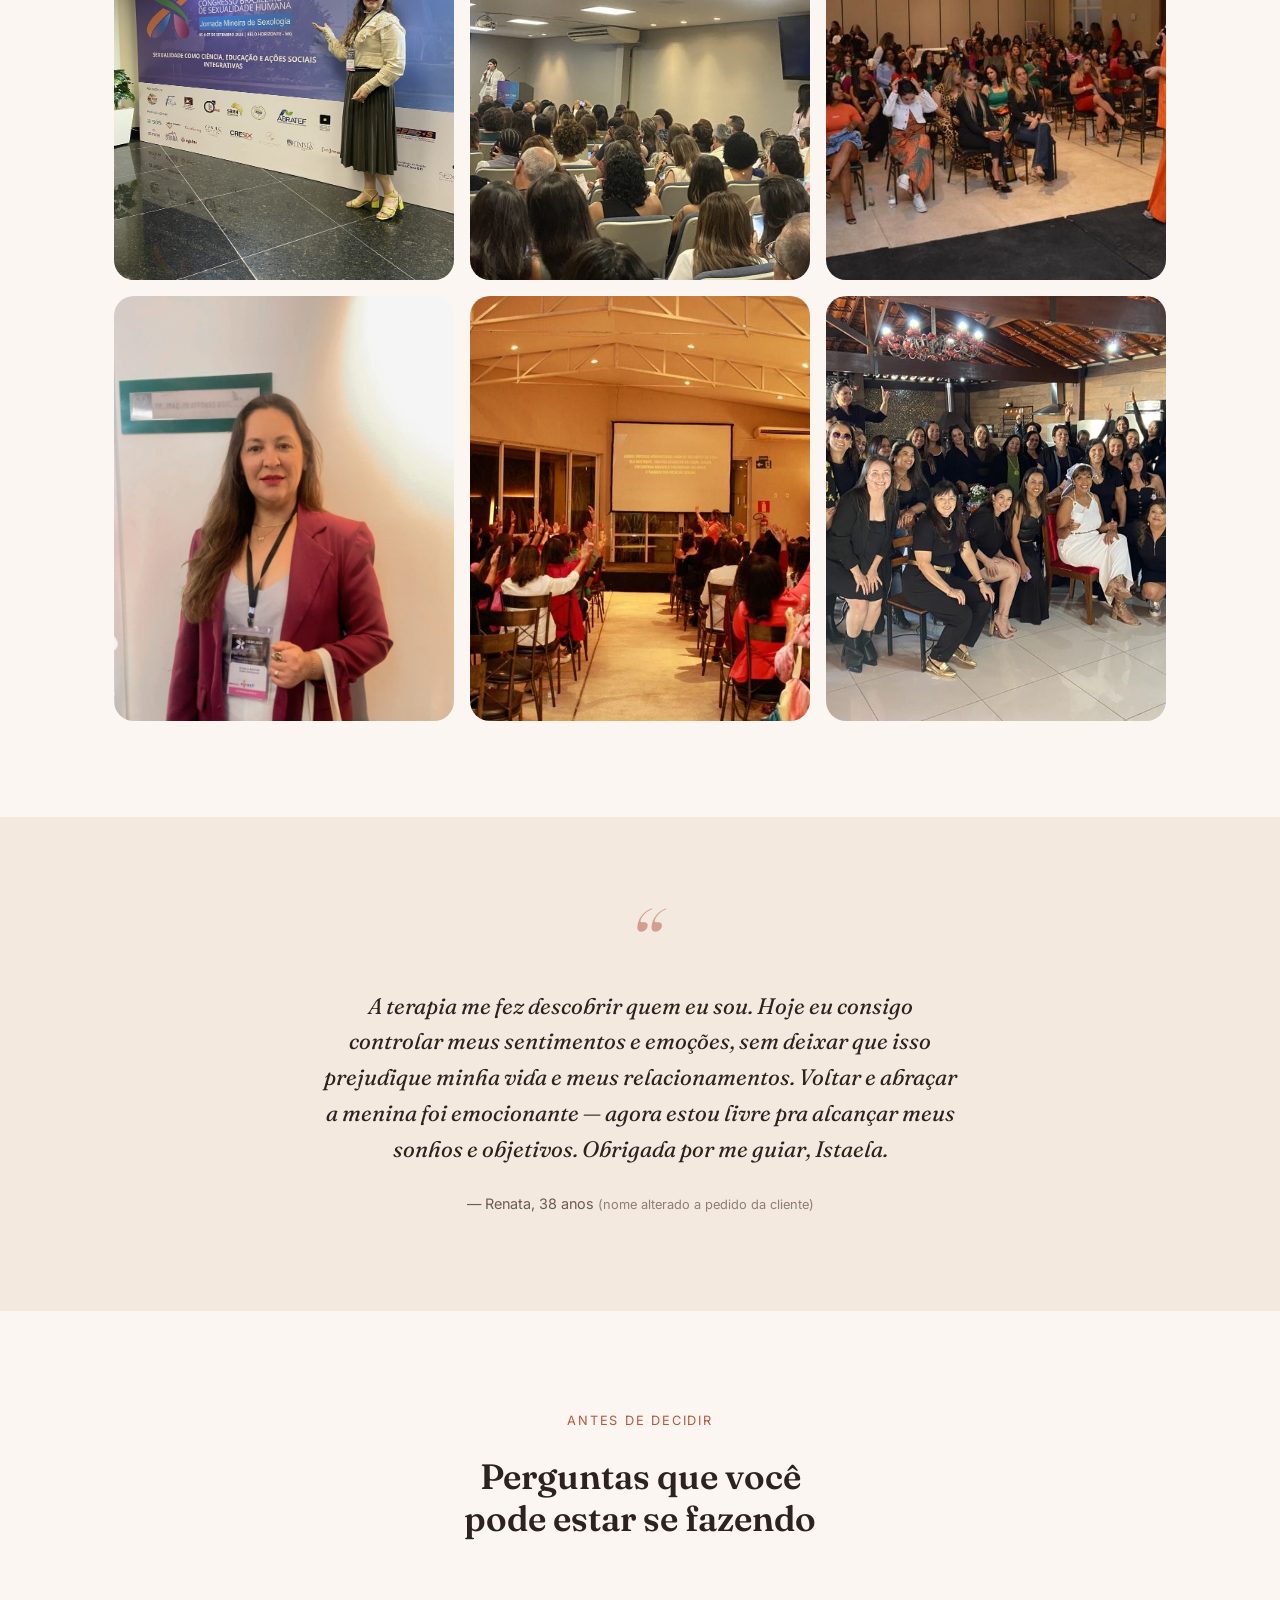
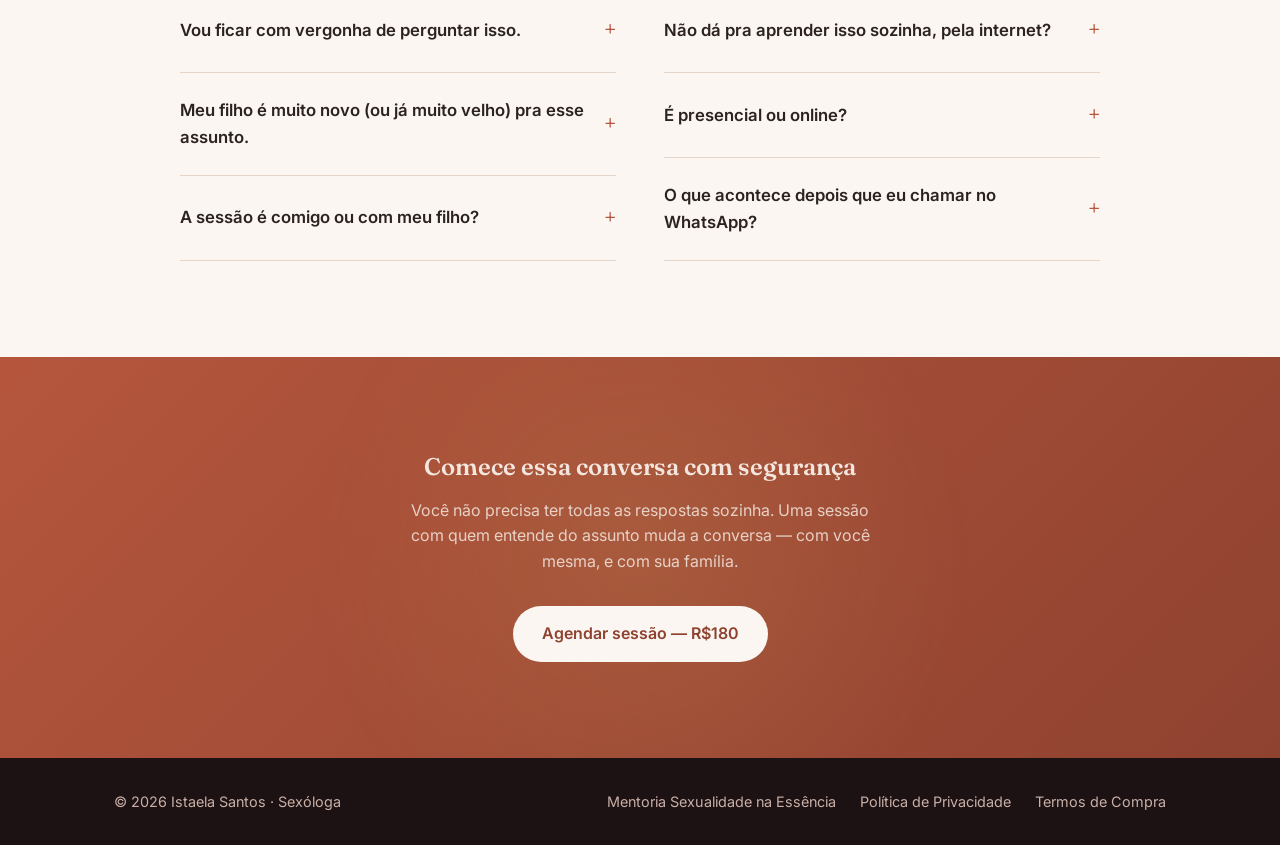
==== commit 5bc57184: "Adiciona página /mentoria (Sexualidade na Essência) - Nova landing /mentoria com a copy enviada pela" ====
--- a/index.html
+++ b/index.html
@@ -49,6 +49,7 @@
     <nav class="main-nav" aria-label="Navegação principal">
       <a href="#como-funciona">Como funciona</a>
       <a href="#sobre">Sobre</a>
+      <a href="mentoria/">Mentoria</a>
       <a href="#perguntas">Perguntas</a>
       <a class="btn btn-primary btn-sm" href="https://wa.me/553197880019" target="_blank" rel="noopener">Agendar sessão</a>
     </nav>
@@ -355,6 +356,7 @@
   <div class="container">
     <span>© 2026 Istaela Santos · Sexóloga</span>
     <ul class="footer-links">
+      <li><a href="mentoria/">Mentoria Sexualidade na Essência</a></li>
       <li><a href="politica-de-privacidade/">Política de Privacidade</a></li>
       <li><a href="termos-de-compra/">Termos de Compra</a></li>
     </ul>
--- a/assets/styles.css
+++ b/assets/styles.css
@@ -822,6 +822,100 @@
   .sticky-cta { display: block; }
 }
 
+/* ---------- Página /mentoria ---------- */
+a.wordmark { text-decoration: none; }
+#para-quem { scroll-margin-top: 88px; }
+
+/* Lista de identificação (seção dusk) */
+.identify-list {
+  list-style: none;
+  padding: 0;
+  margin: 0 0 var(--space-lg);
+  display: grid;
+  gap: var(--space-sm);
+  text-align: left;
+}
+.identify-list li {
+  position: relative;
+  padding-left: 22px;
+}
+.identify-list li::before {
+  content: '';
+  position: absolute;
+  left: 0;
+  top: 0.7em;
+  width: 6px;
+  height: 6px;
+  border-radius: 50%;
+  background: var(--dourado);
+}
+.section-dusk .prose .closing {
+  font-family: var(--font-display);
+  font-style: italic;
+  font-size: 1.25rem;
+  color: var(--dusk-text);
+}
+
+/* "É pra você se" / "Antes de começar" */
+.fit-grid {
+  display: grid;
+  grid-template-columns: 1fr 1fr;
+  gap: var(--space-xl);
+  max-width: 900px;
+  margin: 0 auto;
+}
+@media (max-width: 720px) {
+  .fit-grid { grid-template-columns: 1fr; }
+}
+.fit-card {
+  background: var(--dawn-bg);
+  border: 1px solid var(--dawn-border);
+  border-radius: var(--radius-card);
+  padding: var(--space-xl);
+}
+.fit-card h3 {
+  font-size: 1.15rem;
+  margin-bottom: var(--space-md);
+}
+.fit-card ul {
+  list-style: none;
+  padding: 0;
+  margin: 0;
+  display: grid;
+  gap: var(--space-sm);
+}
+.fit-card li {
+  position: relative;
+  padding-left: 22px;
+  color: var(--dawn-text-muted);
+  font-size: 0.95rem;
+  line-height: 1.5;
+}
+.fit-card li::before {
+  content: '';
+  position: absolute;
+  left: 0;
+  top: 8px;
+  width: 6px;
+  height: 6px;
+  border-radius: 50%;
+  background: var(--dourado);
+}
+.fit-card-note li::before { background: var(--terracota); }
+
+/* Seção "como funciona" sem passos numerados */
+.como-body {
+  max-width: var(--measure);
+  margin: 0 auto;
+  text-align: center;
+  color: var(--dawn-text-muted);
+}
+.como-body p { margin-bottom: var(--space-md); }
+.section-cta {
+  text-align: center;
+  margin-top: var(--space-xl);
+}
+
 /* .reveal — animado via GSAP ScrollTrigger.batch (assets/main.js).
    Sem estado oculto em CSS: se o script falhar, conteúdo fica visível. */
 
